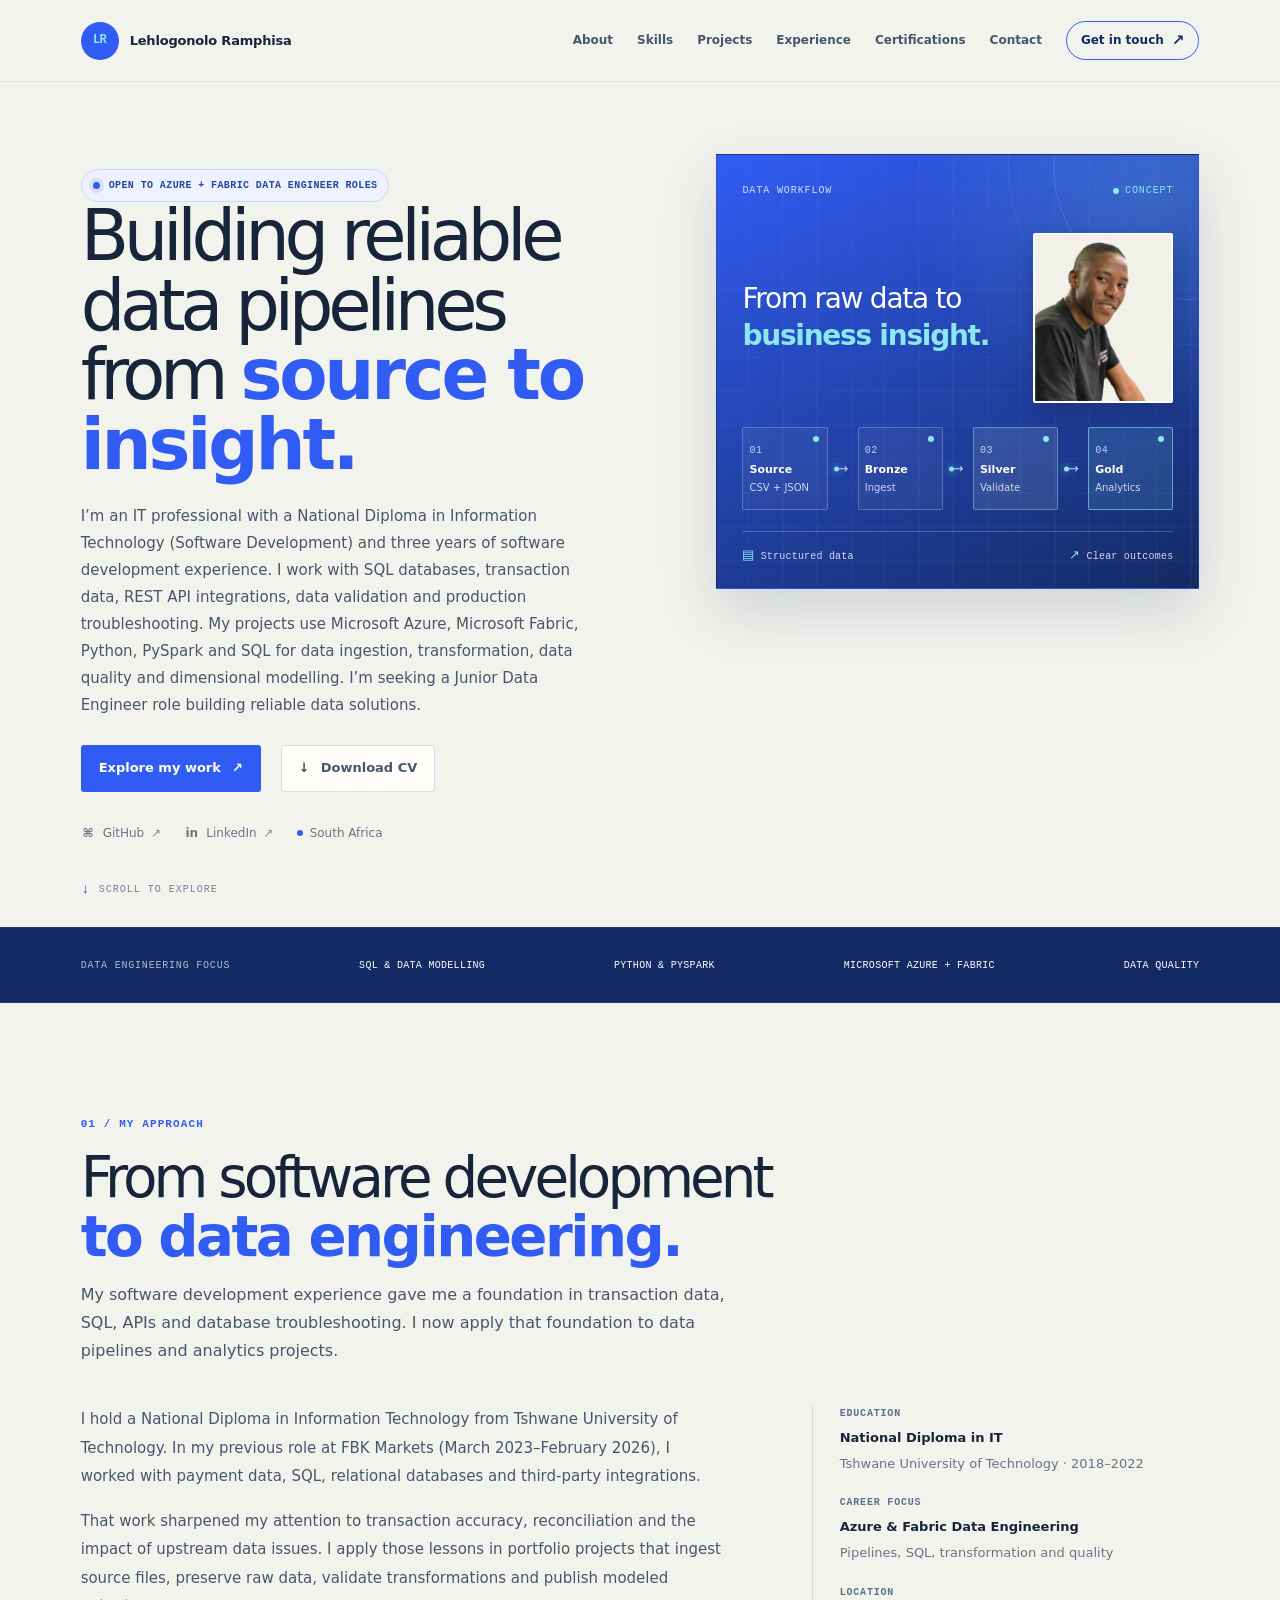
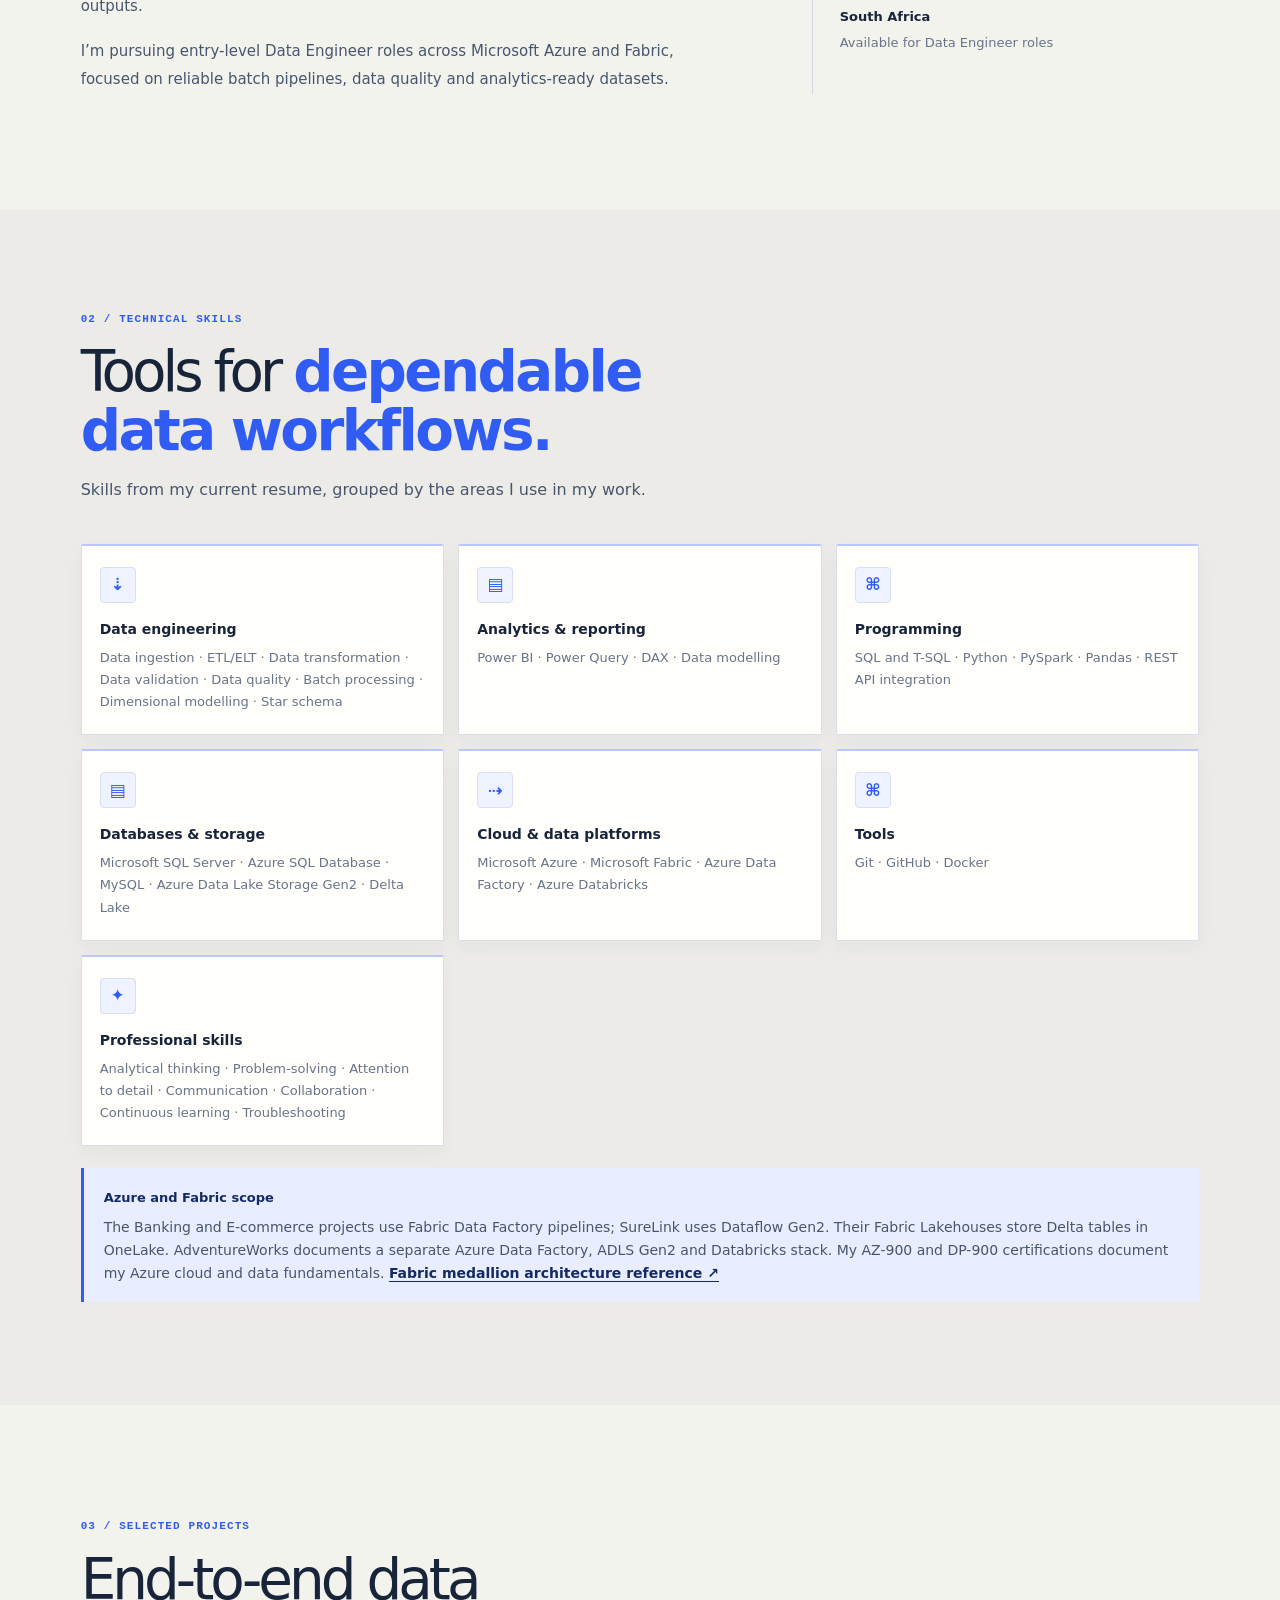
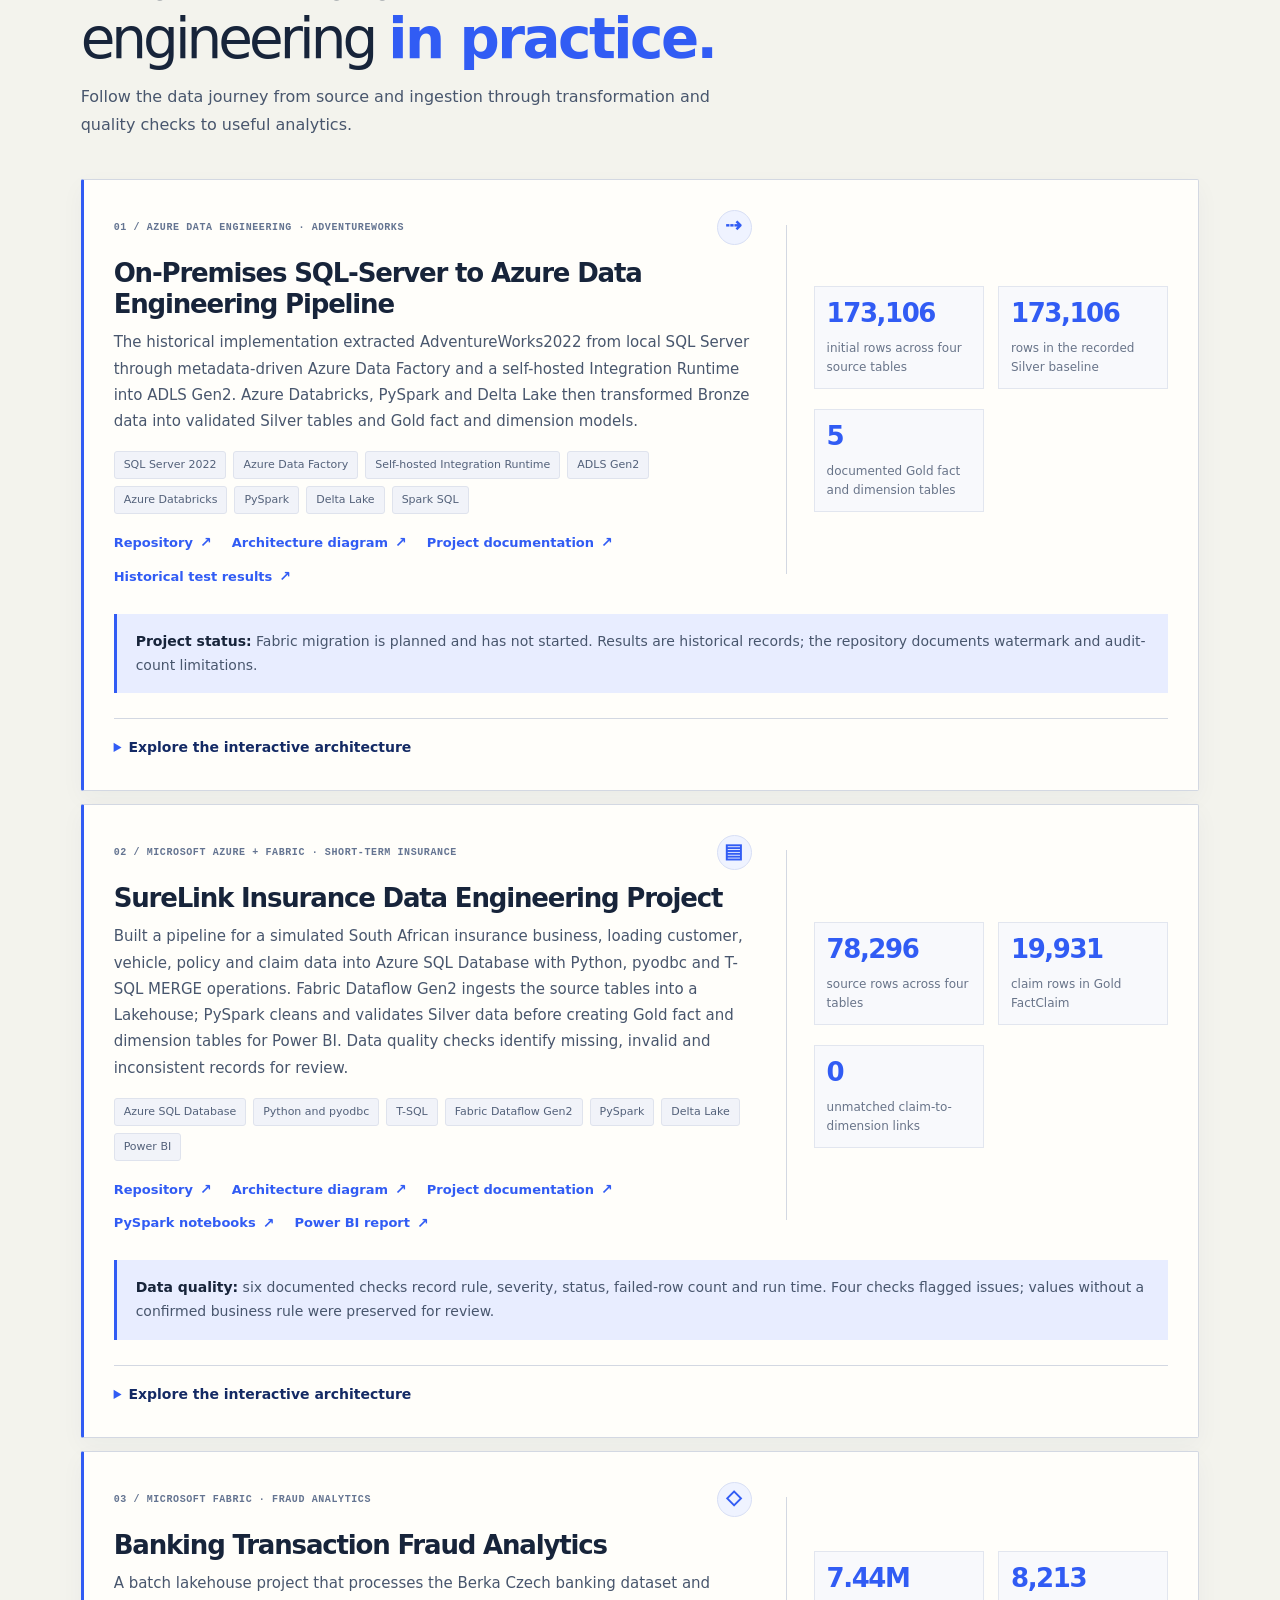
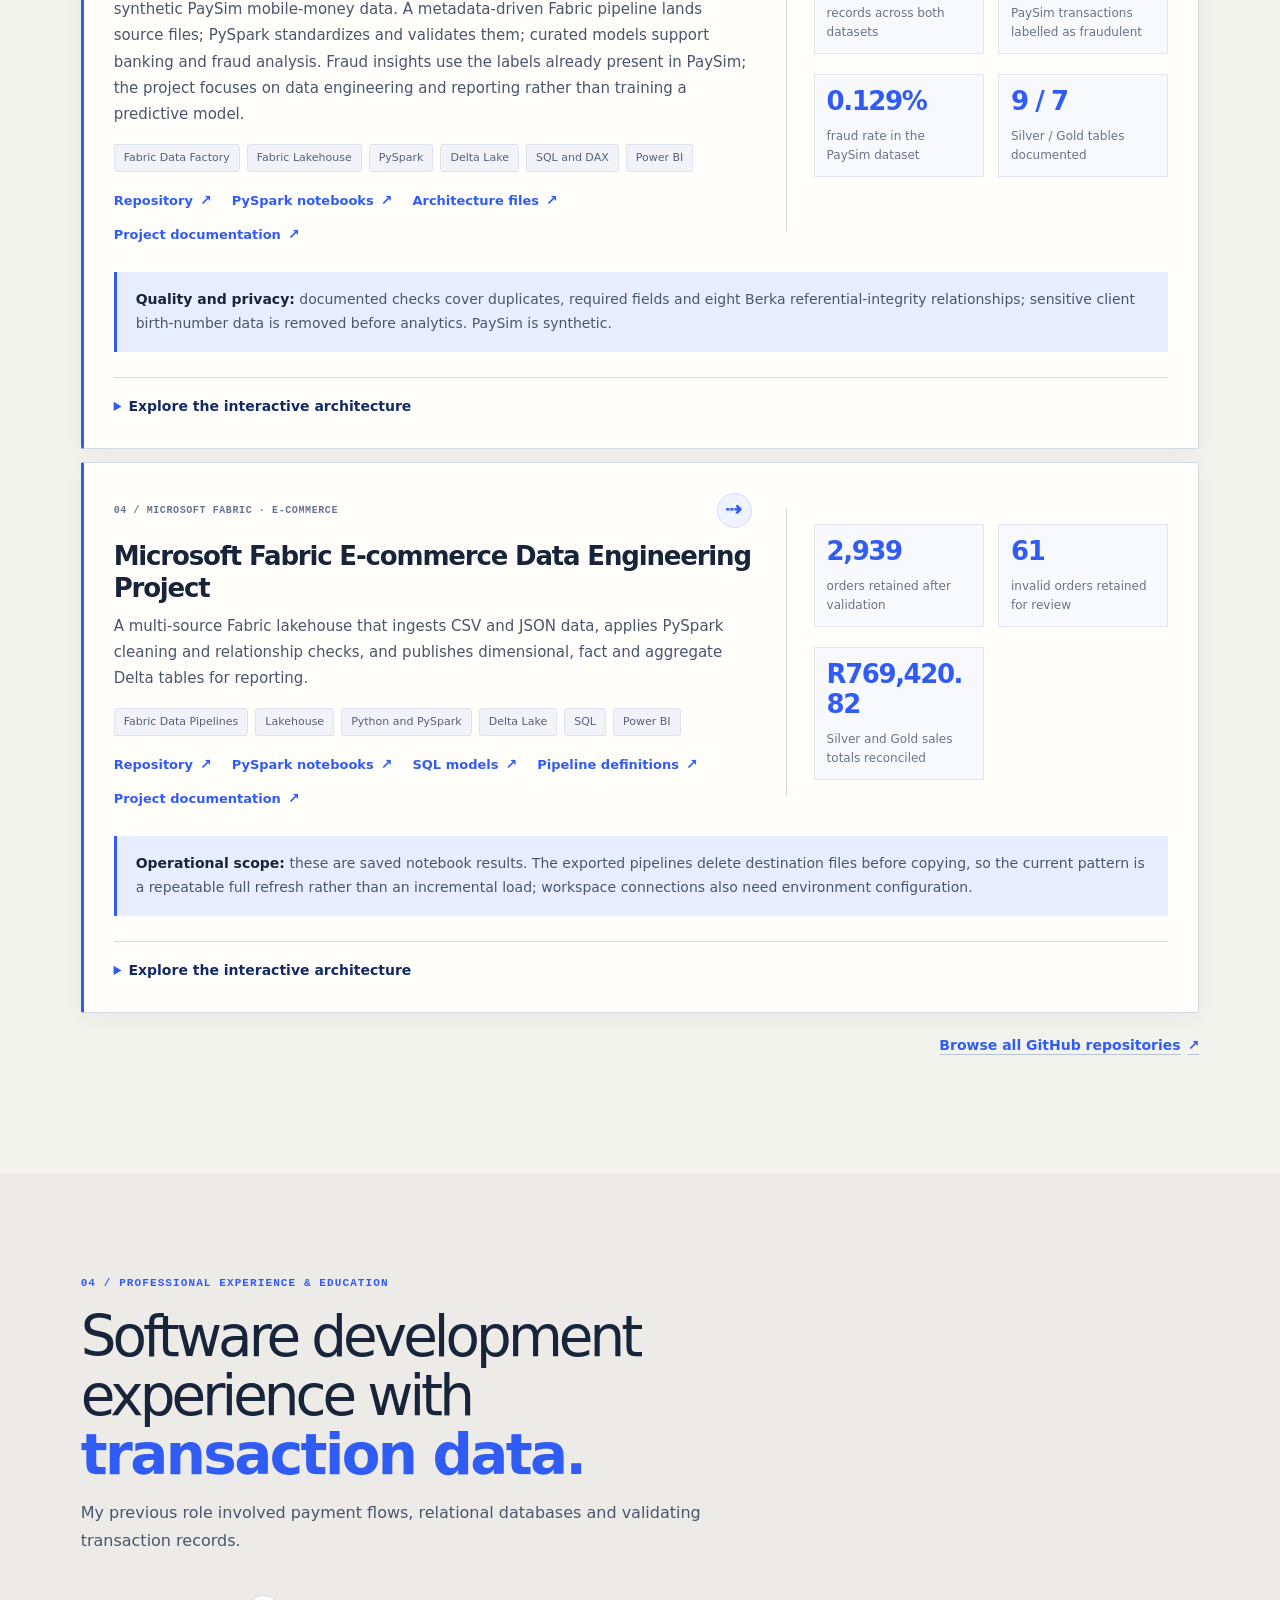
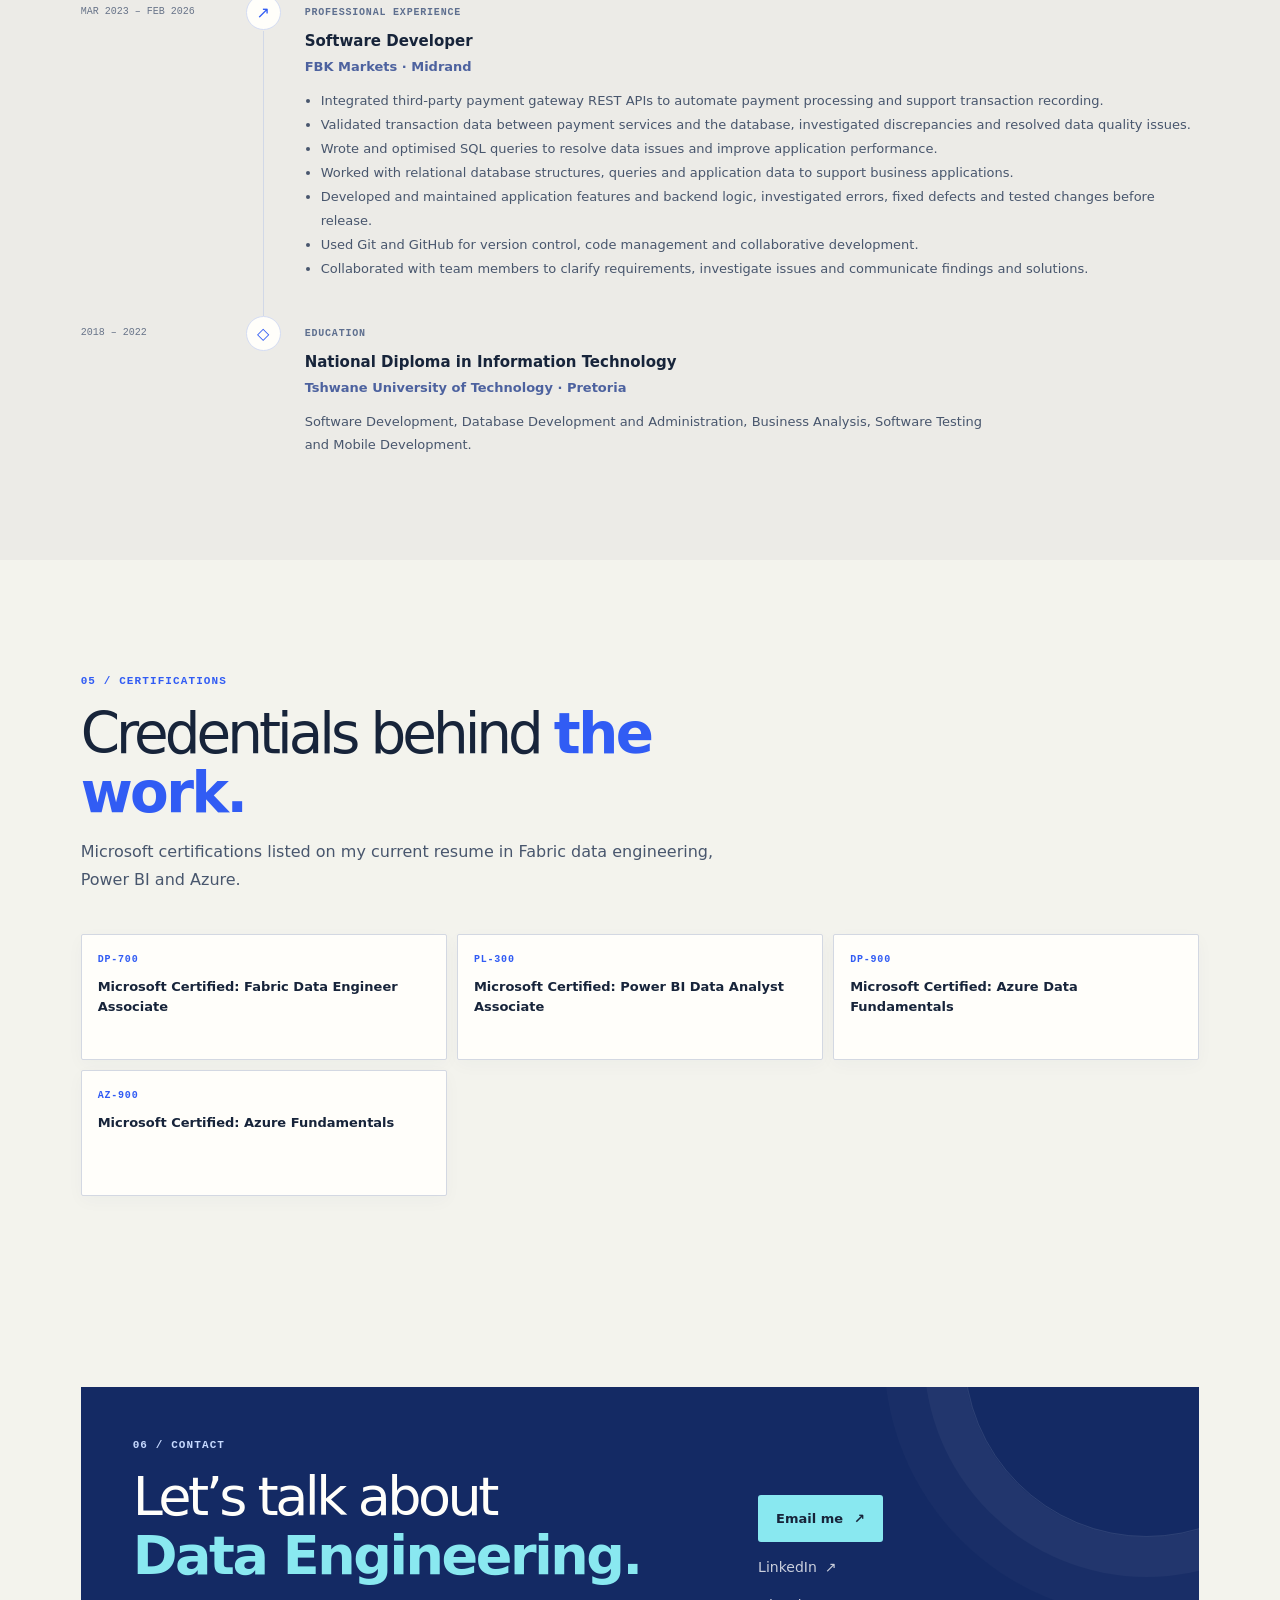
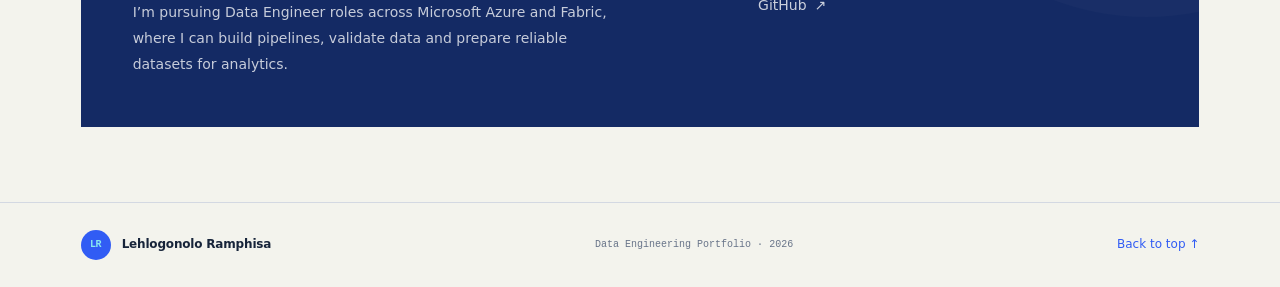
==== index.html @ d114f63f "Align portfolio with current resume" ====
<!doctype html>
<html lang="en-ZA">
  <head>
    <meta charset="utf-8" />
    <meta name="viewport" content="width=device-width, initial-scale=1" />
    <meta name="theme-color" content="#f3f3ed" />
    <meta name="author" content="Lehlogonolo Ramphisa" />
    <meta name="description" content="IT professional with three years of software development experience and data engineering projects in Azure, Fabric, SQL, Python, PySpark and Power BI." />
    <meta name="robots" content="index, follow, max-image-preview:large" />
    <meta property="og:type" content="website" />
    <meta property="og:locale" content="en_ZA" />
    <meta property="og:site_name" content="Lehlogonolo Ramphisa | Data Engineering" />
    <meta property="og:title" content="Lehlogonolo Ramphisa | Junior Data Engineer" />
    <meta property="og:description" content="IT professional with three years of software development experience and practical Azure and Fabric data engineering projects." />
    <meta name="twitter:card" content="summary" />
    <meta name="twitter:title" content="Lehlogonolo Ramphisa | Junior Data Engineer" />
    <meta name="twitter:description" content="Three years of software development experience, with data engineering projects in Azure, Fabric, SQL, Python and PySpark." />
    <title>Lehlogonolo Ramphisa | Junior Data Engineer</title>
    <link rel="icon" type="image/svg+xml" href="favicon.svg" />
    <link rel="preload" as="image" href="profile%20pictures/PP_1-optimized.jpg" fetchpriority="high" />
    <link rel="stylesheet" href="styles.css" />
    <script src="script.js" defer></script>
    <script type="application/ld+json">
      {
        "@context": "https://schema.org",
        "@type": "Person",
        "name": "Lehlogonolo Ramphisa",
        "jobTitle": "Junior Data Engineer candidate",
        "description": "IT professional with a National Diploma in Information Technology and three years of software development experience, seeking a Junior Data Engineer role.",
        "sameAs": [
          "https://github.com/Lehlogonoloramphisa",
          "https://www.linkedin.com/in/lehlogonolo-ramphisa-6612b829a"
        ],
        "knowsAbout": [
          "Microsoft Azure",
          "Microsoft Fabric",
          "Azure Data Factory",
          "Azure Databricks",
          "Azure Data Lake Storage Gen2",
          "Data ingestion",
          "ETL/ELT",
          "Data transformation",
          "Data validation",
          "Data quality",
          "Batch processing",
          "Dimensional modelling",
          "Star schema",
          "Power BI",
          "Power Query",
          "DAX",
          "SQL and T-SQL",
          "Python",
          "PySpark",
          "Pandas",
          "REST API integration",
          "Microsoft SQL Server",
          "Azure SQL Database",
          "MySQL",
          "Delta Lake",
          "Git and GitHub",
          "Docker",
          "Production troubleshooting"
        ]
      }
    </script>
  </head>
  <body>
    <a class="skip-link" href="#main">Skip to content</a>
    <div class="site-shell">
      <header class="site-header">
        <a class="brand" href="#home" aria-label="Lehlogonolo Ramphisa, home">
          <span class="brand-mark" aria-hidden="true">LR</span>
          <span>Lehlogonolo Ramphisa</span>
        </a>
        <button class="mobile-menu-button" type="button" aria-controls="primary-navigation" aria-expanded="false" aria-label="Open navigation">
          <span></span><span></span>
        </button>
        <nav class="nav-links" id="primary-navigation" aria-label="Primary navigation">
          <a href="#about">About</a>
          <a href="#skills">Skills</a>
          <a href="#projects">Projects</a>
          <a href="#experience">Experience</a>
          <a href="#certifications">Certifications</a>
          <a href="#contact">Contact</a>
          <a class="nav-cta" href="#contact">Get in touch <span aria-hidden="true">↗</span></a>
        </nav>
      </header>

      <main id="main">
        <section class="hero section-wrap" id="home" aria-labelledby="hero-title">
          <div class="hero-copy">
            <div class="availability"><span class="availability-dot" aria-hidden="true"></span> OPEN TO AZURE + FABRIC DATA ENGINEER ROLES</div>
            <h1 id="hero-title">Building reliable data pipelines from <em>source to insight.</em></h1>
            <p class="hero-description">I’m an IT professional with a National Diploma in Information Technology (Software Development) and three years of software development experience. I work with SQL databases, transaction data, REST API integrations, data validation and production troubleshooting. My projects use Microsoft Azure, Microsoft Fabric, Python, PySpark and SQL for data ingestion, transformation, data quality and dimensional modelling. I’m seeking a Junior Data Engineer role building reliable data solutions.</p>
            <div class="hero-actions">
              <a class="button button-primary" href="#projects">Explore my work <span aria-hidden="true">↗</span></a>
              <a class="button button-secondary" href="Resume/Lehlogonolo%20Ramphisa_Resume.pdf" download="Lehlogonolo-Ramphisa-Data-Engineer-CV.pdf"><span aria-hidden="true">↓</span> Download CV</a>
            </div>
            <div class="hero-links">
              <a href="https://github.com/Lehlogonoloramphisa" target="_blank" rel="noopener noreferrer"><span aria-hidden="true">⌘</span> GitHub <span class="external-mark" aria-hidden="true">↗</span></a>
              <a href="https://www.linkedin.com/in/lehlogonolo-ramphisa-6612b829a" target="_blank" rel="noopener noreferrer"><span aria-hidden="true">in</span> LinkedIn <span class="external-mark" aria-hidden="true">↗</span></a>
              <span><i class="location-dot" aria-hidden="true"></i> South Africa</span>
            </div>
          </div>

          <figure class="hero-visual" aria-labelledby="workflow-caption">
            <figcaption class="sr-only" id="workflow-caption">Illustrative Microsoft Fabric lakehouse flow based on the projects below.</figcaption>
            <div class="visual-topline"><span>DATA WORKFLOW</span><span class="live-label"><i aria-hidden="true"></i> CONCEPT</span></div>
            <div class="visual-heading">
              <div class="visual-title">From raw data to<br /><b>business insight.</b></div>
              <img class="hero-profile-photo" src="profile%20pictures/PP_1-optimized.jpg" width="600" height="900" alt="Portrait of Lehlogonolo Ramphisa" decoding="async" fetchpriority="high" />
            </div>
            <div class="pipeline" role="img" aria-label="Source files flow through ingestion, Bronze, Silver and Gold layers to analytics">
              <div class="pipeline-stage stage-source"><span>01</span><strong>Source</strong><small>CSV + JSON</small></div>
              <span class="pipeline-arrow" aria-hidden="true">→</span>
              <div class="pipeline-stage stage-bronze"><span>02</span><strong>Bronze</strong><small>Ingest</small></div>
              <span class="pipeline-arrow" aria-hidden="true">→</span>
              <div class="pipeline-stage stage-silver"><span>03</span><strong>Silver</strong><small>Validate</small></div>
              <span class="pipeline-arrow" aria-hidden="true">→</span>
              <div class="pipeline-stage stage-gold"><span>04</span><strong>Gold</strong><small>Analytics</small></div>
            </div>
            <div class="visual-footer"><span><i aria-hidden="true">▤</i> Structured data</span><span><i aria-hidden="true">↗</i> Clear outcomes</span></div>
          </figure>
          <a class="scroll-cue" href="#about"><span aria-hidden="true">↓</span> SCROLL TO EXPLORE</a>
        </section>

        <section class="trust-strip" aria-label="Data engineering focus">
          <div class="section-wrap trust-inner"><span>DATA ENGINEERING FOCUS</span><b>SQL &amp; DATA MODELLING</b><b>PYTHON &amp; PYSPARK</b><b>MICROSOFT AZURE + FABRIC</b><b>DATA QUALITY</b></div>
        </section>

        <section class="content-section section-wrap" id="about" aria-labelledby="about-title">
          <div class="section-heading">
            <p class="eyebrow">01 / MY APPROACH</p>
            <h2 id="about-title">From software development <em>to data engineering.</em></h2>
            <p class="section-intro">My software development experience gave me a foundation in transaction data, SQL, APIs and database troubleshooting. I now apply that foundation to data pipelines and analytics projects.</p>
          </div>
          <div class="about-grid">
            <div class="about-copy">
              <p>I hold a National Diploma in Information Technology from Tshwane University of Technology. In my previous role at FBK Markets (March 2023–February 2026), I worked with payment data, SQL, relational databases and third-party integrations.</p>
              <p>That work sharpened my attention to transaction accuracy, reconciliation and the impact of upstream data issues. I apply those lessons in portfolio projects that ingest source files, preserve raw data, validate transformations and publish modeled outputs.</p>
              <p>I’m pursuing entry-level Data Engineer roles across Microsoft Azure and Fabric, focused on reliable batch pipelines, data quality and analytics-ready datasets.</p>
            </div>
            <aside class="about-aside" aria-label="Profile summary">
              <div class="aside-item"><span>EDUCATION</span><strong>National Diploma in IT</strong><small>Tshwane University of Technology · 2018–2022</small></div>
              <div class="aside-item"><span>CAREER FOCUS</span><strong>Azure &amp; Fabric Data Engineering</strong><small>Pipelines, SQL, transformation and quality</small></div>
              <div class="aside-item"><span>LOCATION</span><strong>South Africa</strong><small>Available for Data Engineer roles</small></div>
            </aside>
          </div>
        </section>

        <section class="skills-section" id="skills" aria-labelledby="skills-title">
          <div class="section-wrap content-section">
            <div class="section-heading">
              <p class="eyebrow">02 / TECHNICAL SKILLS</p>
              <h2 id="skills-title">Tools for <em>dependable data workflows.</em></h2>
              <p class="section-intro">Skills from my current resume, grouped by the areas I use in my work.</p>
            </div>
            <div class="skills-grid">
              <article class="skill-card"><div class="skill-icon" aria-hidden="true">⇣</div><h3>Data engineering</h3><p>Data ingestion · ETL/ELT · Data transformation · Data validation · Data quality · Batch processing · Dimensional modelling · Star schema</p></article>
              <article class="skill-card"><div class="skill-icon" aria-hidden="true">▤</div><h3>Analytics &amp; reporting</h3><p>Power BI · Power Query · DAX · Data modelling</p></article>
              <article class="skill-card"><div class="skill-icon" aria-hidden="true">⌘</div><h3>Programming</h3><p>SQL and T-SQL · Python · PySpark · Pandas · REST API integration</p></article>
              <article class="skill-card"><div class="skill-icon" aria-hidden="true">▤</div><h3>Databases &amp; storage</h3><p>Microsoft SQL Server · Azure SQL Database · MySQL · Azure Data Lake Storage Gen2 · Delta Lake</p></article>
              <article class="skill-card"><div class="skill-icon" aria-hidden="true">⇢</div><h3>Cloud &amp; data platforms</h3><p>Microsoft Azure · Microsoft Fabric · Azure Data Factory · Azure Databricks</p></article>
              <article class="skill-card"><div class="skill-icon" aria-hidden="true">⌘</div><h3>Tools</h3><p>Git · GitHub · Docker</p></article>
              <article class="skill-card"><div class="skill-icon" aria-hidden="true">✦</div><h3>Professional skills</h3><p>Analytical thinking · Problem-solving · Attention to detail · Communication · Collaboration · Continuous learning · Troubleshooting</p></article>
            </div>
            <aside class="platform-note"><strong>Azure and Fabric scope</strong><p>The Banking and E-commerce projects use Fabric Data Factory pipelines; SureLink uses Dataflow Gen2. Their Fabric Lakehouses store Delta tables in OneLake. AdventureWorks documents a separate Azure Data Factory, ADLS Gen2 and Databricks stack. My AZ-900 and DP-900 certifications document my Azure cloud and data fundamentals. <a href="https://learn.microsoft.com/en-us/fabric/onelake/onelake-medallion-lakehouse-architecture" target="_blank" rel="noopener noreferrer">Fabric medallion architecture reference ↗</a></p></aside>
          </div>
        </section>

        <section class="content-section section-wrap" id="projects" aria-labelledby="projects-title">
          <div class="section-heading">
            <p class="eyebrow">03 / SELECTED PROJECTS</p>
            <h2 id="projects-title">End-to-end data engineering <em>in practice.</em></h2>
            <p class="section-intro">Follow the data journey from source and ingestion through transformation and quality checks to useful analytics.</p>
          </div>
          <div class="projects-list">
            <article class="project-card" aria-labelledby="adventureworks-project-title">
              <div class="project-main">
                <div class="project-meta"><span>01 / AZURE DATA ENGINEERING · ADVENTUREWORKS</span><span class="project-icon" aria-hidden="true">⇢</span></div>
                <h3 id="adventureworks-project-title">On-Premises SQL-Server to Azure Data Engineering Pipeline</h3>
                <p class="project-summary">The historical implementation extracted AdventureWorks2022 from local SQL Server through metadata-driven Azure Data Factory and a self-hosted Integration Runtime into ADLS Gen2. Azure Databricks, PySpark and Delta Lake then transformed Bronze data into validated Silver tables and Gold fact and dimension models.</p>
                <ul class="tag-list" aria-label="Technologies used"><li>SQL Server 2022</li><li>Azure Data Factory</li><li>Self-hosted Integration Runtime</li><li>ADLS Gen2</li><li>Azure Databricks</li><li>PySpark</li><li>Delta Lake</li><li>Spark SQL</li></ul>
                <div class="project-links" aria-label="Project resources">
                  <a class="text-link" href="https://github.com/Lehlogonoloramphisa/Azure_Fabric_Migration_Project" target="_blank" rel="noopener noreferrer">Repository <span aria-hidden="true">↗</span></a>
                  <a class="text-link" href="https://github.com/Lehlogonoloramphisa/Azure_Fabric_Migration_Project/blob/main/05_Documentation/Architecture/AdventureWorks_Azure_Data_Pipeline_Architecture.png" target="_blank" rel="noopener noreferrer">Architecture diagram <span aria-hidden="true">↗</span></a>
                  <a class="text-link" href="https://github.com/Lehlogonoloramphisa/Azure_Fabric_Migration_Project/tree/main/05_Documentation" target="_blank" rel="noopener noreferrer">Project documentation <span aria-hidden="true">↗</span></a>
                  <a class="text-link" href="https://github.com/Lehlogonoloramphisa/Azure_Fabric_Migration_Project/tree/main/05_Documentation/Testing_Results" target="_blank" rel="noopener noreferrer">Historical test results <span aria-hidden="true">↗</span></a>
                </div>
              </div>
              <dl class="project-results">
                <div class="result"><dt>173,106</dt><dd>initial rows across four source tables</dd></div>
                <div class="result"><dt>173,106</dt><dd>rows in the recorded Silver baseline</dd></div>
                <div class="result"><dt>5</dt><dd>documented Gold fact and dimension tables</dd></div>
              </dl>
              <p class="project-evidence"><strong>Project status:</strong> Fabric migration is planned and has not started. Results are historical records; the repository documents watermark and audit-count limitations.</p>
              <details class="project-details">
                <summary>Explore the interactive architecture</summary>
                <div class="architecture-diagram" data-architecture>
                  <ol class="architecture-flow" aria-label="AdventureWorks Azure data flow">
                    <li><button class="architecture-stage" type="button" aria-pressed="true" data-description="AdventureWorks2022 runs on a local SQL Server 2022 instance; the initial project load covers Customer, SalesOrderHeader, SalesOrderDetail and Product."><span class="architecture-index">01 · SOURCE</span><strong>SQL Server</strong><small>4 AdventureWorks tables</small></button></li>
                    <li><button class="architecture-stage" type="button" aria-pressed="false" data-description="Metadata-driven Azure Data Factory pipelines use a Self-hosted Integration Runtime to extract the local SQL Server tables. The recorded implementation includes full and incremental loads."><span class="architecture-index">02 · INGEST</span><strong>Azure Data Factory</strong><small>Metadata + watermarks</small></button></li>
                    <li><button class="architecture-stage" type="button" aria-pressed="false" data-description="Azure Data Lake Storage Gen2 holds raw Parquet data in table-based Bronze folders before transformation."><span class="architecture-index">03 · BRONZE</span><strong>ADLS Gen2</strong><small>Raw Parquet files</small></button></li>
                    <li><button class="architecture-stage" type="button" aria-pressed="false" data-description="Azure Databricks and PySpark clean, deduplicate and validate the four source tables, then write managed Delta tables in Silver."><span class="architecture-index">04 · SILVER</span><strong>Databricks + Delta</strong><small>173,106 baseline rows</small></button></li>
                    <li><button class="architecture-stage" type="button" aria-pressed="false" data-description="The Gold model contains dim_date, dim_customer, dim_product, fact_sales_line and fact_sales_order for analytical queries."><span class="architecture-index">05 · GOLD</span><strong>Fact + dimensions</strong><small>5 documented tables</small></button></li>
                    <li><button class="architecture-stage" type="button" aria-pressed="false" data-description="The project investigates Spark SQL execution plans, joins, aggregations, shuffle behaviour and analytical queries."><span class="architecture-index">06 · ANALYTICS</span><strong>Spark SQL</strong><small>Query investigation</small></button></li>
                  </ol>
                  <div class="architecture-readout"><span class="readout-label">Selected stage</span><p class="architecture-detail" aria-live="polite">AdventureWorks2022 runs on a local SQL Server 2022 instance; the initial project load covers Customer, SalesOrderHeader, SalesOrderDetail and Product.</p></div>
                </div>
              </details>
            </article>

            <article class="project-card" aria-labelledby="insurance-project-title">
              <div class="project-main">
                <div class="project-meta"><span>02 / MICROSOFT AZURE + FABRIC · SHORT-TERM INSURANCE</span><span class="project-icon" aria-hidden="true">▤</span></div>
                <h3 id="insurance-project-title">SureLink Insurance Data Engineering Project</h3>
                <p class="project-summary">Built a pipeline for a simulated South African insurance business, loading customer, vehicle, policy and claim data into Azure SQL Database with Python, pyodbc and T-SQL MERGE operations. Fabric Dataflow Gen2 ingests the source tables into a Lakehouse; PySpark cleans and validates Silver data before creating Gold fact and dimension tables for Power BI. Data quality checks identify missing, invalid and inconsistent records for review.</p>
                <ul class="tag-list" aria-label="Technologies used"><li>Azure SQL Database</li><li>Python and pyodbc</li><li>T-SQL</li><li>Fabric Dataflow Gen2</li><li>PySpark</li><li>Delta Lake</li><li>Power BI</li></ul>
                <div class="project-links" aria-label="Project resources">
                  <a class="text-link" href="https://github.com/Lehlogonoloramphisa/Short-Term_Insurance_Data-Engineering" target="_blank" rel="noopener noreferrer">Repository <span aria-hidden="true">↗</span></a>
                  <a class="text-link" href="https://github.com/Lehlogonoloramphisa/Short-Term_Insurance_Data-Engineering/blob/main/architecture/SureLink_Architecture.png" target="_blank" rel="noopener noreferrer">Architecture diagram <span aria-hidden="true">↗</span></a>
                  <a class="text-link" href="https://github.com/Lehlogonoloramphisa/Short-Term_Insurance_Data-Engineering/tree/main/Documentation" target="_blank" rel="noopener noreferrer">Project documentation <span aria-hidden="true">↗</span></a>
                  <a class="text-link" href="https://github.com/Lehlogonoloramphisa/Short-Term_Insurance_Data-Engineering/tree/main/notebooks" target="_blank" rel="noopener noreferrer">PySpark notebooks <span aria-hidden="true">↗</span></a>
                  <a class="text-link" href="https://github.com/Lehlogonoloramphisa/Short-Term_Insurance_Data-Engineering/blob/main/Report/SureLink_Insurance_Claims_Dashboard.pdf" target="_blank" rel="noopener noreferrer">Power BI report <span aria-hidden="true">↗</span></a>
                </div>
              </div>
              <dl class="project-results">
                <div class="result"><dt>78,296</dt><dd>source rows across four tables</dd></div>
                <div class="result"><dt>19,931</dt><dd>claim rows in Gold FactClaim</dd></div>
                <div class="result"><dt>0</dt><dd>unmatched claim-to-dimension links</dd></div>
              </dl>
              <p class="project-evidence"><strong>Data quality:</strong> six documented checks record rule, severity, status, failed-row count and run time. Four checks flagged issues; values without a confirmed business rule were preserved for review.</p>
              <details class="project-details">
                <summary>Explore the interactive architecture</summary>
                <div class="architecture-diagram" data-architecture>
                  <ol class="architecture-flow" aria-label="SureLink short-term insurance data flow">
                    <li><button class="architecture-stage" type="button" aria-pressed="true" data-description="The Azure SQL Database stores customer, vehicle, policy and claim tables. Python and pyodbc load staged batches, and T-SQL MERGE inserts new rows or updates matching records."><span class="architecture-index">01 · SOURCE</span><strong>Azure SQL</strong><small>4 insurance tables</small></button></li>
                    <li><button class="architecture-stage" type="button" aria-pressed="false" data-description="Fabric Dataflow Gen2 reads the four source tables and loads them into the Bronze Lakehouse. The documented load contains 78,296 rows, matching the Azure SQL source counts."><span class="architecture-index">02 · INGEST</span><strong>Dataflow Gen2</strong><small>78,296 rows</small></button></li>
                    <li><button class="architecture-stage" type="button" aria-pressed="false" data-description="SureLink_Bronze_lh retains the ingested customer, vehicle, policy and claim tables as the starting point for downstream processing."><span class="architecture-index">03 · BRONZE</span><strong>Raw landing</strong><small>Bronze Lakehouse</small></button></li>
                    <li><button class="architecture-stage" type="button" aria-pressed="false" data-description="PySpark trims text, converts blank strings to NULL, standardizes selected categories, normalizes email case, checks email formats and records data quality results."><span class="architecture-index">04 · SILVER</span><strong>Clean + validate</strong><small>PySpark + Delta</small></button></li>
                    <li><button class="architecture-stage" type="button" aria-pressed="false" data-description="The Gold layer contains FactClaim with DimCustomer, DimVehicle, DimPolicy and DimDate. The documented model has 19,931 claims and zero unmatched links to those four dimensions."><span class="architecture-index">05 · GOLD</span><strong>Claims model</strong><small>Fact + dimensions</small></button></li>
                    <li><button class="architecture-stage" type="button" aria-pressed="false" data-description="SureLink_Semantic_Model supports three Power BI pages: Claims Overview, Claims Analysis and Data Quality Monitoring."><span class="architecture-index">06 · CONSUME</span><strong>Power BI</strong><small>3 report pages</small></button></li>
                  </ol>
                  <div class="architecture-readout"><span class="readout-label">Selected stage</span><p class="architecture-detail" aria-live="polite">The Azure SQL Database stores customer, vehicle, policy and claim tables. Python and pyodbc load staged batches, and T-SQL MERGE inserts new rows or updates matching records.</p></div>
                </div>
              </details>
            </article>

            <article class="project-card" aria-labelledby="banking-project-title">
              <div class="project-main">
                <div class="project-meta"><span>03 / MICROSOFT FABRIC · FRAUD ANALYTICS</span><span class="project-icon" aria-hidden="true">◇</span></div>
                <h3 id="banking-project-title">Banking Transaction Fraud Analytics</h3>
                <p class="project-summary">A batch lakehouse project that processes the Berka Czech banking dataset and synthetic PaySim mobile-money data. A metadata-driven Fabric pipeline lands source files; PySpark standardizes and validates them; curated models support banking and fraud analysis. Fraud insights use the labels already present in PaySim; the project focuses on data engineering and reporting rather than training a predictive model.</p>
                <ul class="tag-list" aria-label="Technologies used"><li>Fabric Data Factory</li><li>Fabric Lakehouse</li><li>PySpark</li><li>Delta Lake</li><li>SQL and DAX</li><li>Power BI</li></ul>
                <div class="project-links" aria-label="Project resources">
                  <a class="text-link" href="https://github.com/Lehlogonoloramphisa/Banking-Transaction-Fraud-Analytics" target="_blank" rel="noopener noreferrer">Repository <span aria-hidden="true">↗</span></a>
                  <a class="text-link" href="https://github.com/Lehlogonoloramphisa/Banking-Transaction-Fraud-Analytics/tree/main/notebooks" target="_blank" rel="noopener noreferrer">PySpark notebooks <span aria-hidden="true">↗</span></a>
                  <a class="text-link" href="https://github.com/Lehlogonoloramphisa/Banking-Transaction-Fraud-Analytics/tree/main/architecture" target="_blank" rel="noopener noreferrer">Architecture files <span aria-hidden="true">↗</span></a>
                  <a class="text-link" href="https://github.com/Lehlogonoloramphisa/Banking-Transaction-Fraud-Analytics/tree/main/documentation" target="_blank" rel="noopener noreferrer">Project documentation <span aria-hidden="true">↗</span></a>
                </div>
              </div>
              <dl class="project-results">
                <div class="result"><dt>7.44M</dt><dd>records across both datasets</dd></div>
                <div class="result"><dt>8,213</dt><dd>PaySim transactions labelled as fraudulent</dd></div>
                <div class="result"><dt>0.129%</dt><dd>fraud rate in the PaySim dataset</dd></div>
                <div class="result"><dt>9 / 7</dt><dd>Silver / Gold tables documented</dd></div>
              </dl>
              <p class="project-evidence"><strong>Quality and privacy:</strong> documented checks cover duplicates, required fields and eight Berka referential-integrity relationships; sensitive client birth-number data is removed before analytics. PaySim is synthetic.</p>
              <details class="project-details">
                <summary>Explore the interactive architecture</summary>
                <div class="architecture-diagram" data-architecture>
                  <ol class="architecture-flow" aria-label="Banking and fraud data flow">
                    <li><button class="architecture-stage" type="button" aria-pressed="true" data-description="Berka Czech banking tables and synthetic PaySim mobile-money records enter as separate source datasets."><span class="architecture-index">01 · SOURCE</span><strong>Berka + PaySim</strong><small>Files and tables</small></button></li>
                    <li><button class="architecture-stage" type="button" aria-pressed="false" data-description="A metadata-driven Fabric Data Factory pipeline assigns batch identifiers and records ingestion outcomes for traceability."><span class="architecture-index">02 · INGEST</span><strong>Fabric pipeline</strong><small>Batch ID + audit</small></button></li>
                    <li><button class="architecture-stage" type="button" aria-pressed="false" data-description="Source files are landed in the Bronze Lakehouse so transformations can be rebuilt from the ingested inputs."><span class="architecture-index">03 · BRONZE</span><strong>Raw landing</strong><small>Original files</small></button></li>
                    <li><button class="architecture-stage" type="button" aria-pressed="false" data-description="PySpark standardizes types and dates, handles missing values, checks duplicates and referential integrity, and removes sensitive birth-number data."><span class="architecture-index">04 · SILVER</span><strong>Validated Delta</strong><small>9 tables</small></button></li>
                    <li><button class="architecture-stage" type="button" aria-pressed="false" data-description="Seven curated tables: dim_customer, dim_account, dim_district, dim_date, bridge_customer_account, fact_bank_transactions and fact_fraud_transactions."><span class="architecture-index">05 · GOLD</span><strong>Dimensional model</strong><small>7 tables</small></button></li>
                    <li><button class="architecture-stage" type="button" aria-pressed="false" data-description="Power BI reports cover banking overview, fraud analytics, and data-model insights using the curated Gold layer."><span class="architecture-index">06 · CONSUME</span><strong>Power BI</strong><small>3 report pages</small></button></li>
                  </ol>
                  <div class="architecture-readout"><span class="readout-label">Selected stage</span><p class="architecture-detail" aria-live="polite">Berka Czech banking tables and synthetic PaySim mobile-money records enter as separate source datasets.</p></div>
                </div>
              </details>
            </article>

            <article class="project-card" aria-labelledby="ecommerce-project-title">
              <div class="project-main">
                <div class="project-meta"><span>04 / MICROSOFT FABRIC · E-COMMERCE</span><span class="project-icon" aria-hidden="true">⇢</span></div>
                <h3 id="ecommerce-project-title">Microsoft Fabric E-commerce Data Engineering Project</h3>
                <p class="project-summary">A multi-source Fabric lakehouse that ingests CSV and JSON data, applies PySpark cleaning and relationship checks, and publishes dimensional, fact and aggregate Delta tables for reporting.</p>
                <ul class="tag-list" aria-label="Technologies used"><li>Fabric Data Pipelines</li><li>Lakehouse</li><li>Python and PySpark</li><li>Delta Lake</li><li>SQL</li><li>Power BI</li></ul>
                <div class="project-links" aria-label="Project resources">
                  <a class="text-link" href="https://github.com/Lehlogonoloramphisa/Microsoft-Fabric-E-commerce_Data_Engineering" target="_blank" rel="noopener noreferrer">Repository <span aria-hidden="true">↗</span></a>
                  <a class="text-link" href="https://github.com/Lehlogonoloramphisa/Microsoft-Fabric-E-commerce_Data_Engineering/tree/main/notebooks" target="_blank" rel="noopener noreferrer">PySpark notebooks <span aria-hidden="true">↗</span></a>
                  <a class="text-link" href="https://github.com/Lehlogonoloramphisa/Microsoft-Fabric-E-commerce_Data_Engineering/tree/main/SQL" target="_blank" rel="noopener noreferrer">SQL models <span aria-hidden="true">↗</span></a>
                  <a class="text-link" href="https://github.com/Lehlogonoloramphisa/Microsoft-Fabric-E-commerce_Data_Engineering/tree/main/pipelines" target="_blank" rel="noopener noreferrer">Pipeline definitions <span aria-hidden="true">↗</span></a>
                  <a class="text-link" href="https://github.com/Lehlogonoloramphisa/Microsoft-Fabric-E-commerce_Data_Engineering/tree/main/documentation" target="_blank" rel="noopener noreferrer">Project documentation <span aria-hidden="true">↗</span></a>
                </div>
              </div>
              <dl class="project-results">
                <div class="result"><dt>2,939</dt><dd>orders retained after validation</dd></div>
                <div class="result"><dt>61</dt><dd>invalid orders retained for review</dd></div>
                <div class="result"><dt>R769,420.82</dt><dd>Silver and Gold sales totals reconciled</dd></div>
              </dl>
              <p class="project-evidence"><strong>Operational scope:</strong> these are saved notebook results. The exported pipelines delete destination files before copying, so the current pattern is a repeatable full refresh rather than an incremental load; workspace connections also need environment configuration.</p>
              <details class="project-details">
                <summary>Explore the interactive architecture</summary>
                <div class="architecture-diagram" data-architecture>
                  <ol class="architecture-flow" aria-label="E-commerce data flow">
                    <li><button class="architecture-stage" type="button" aria-pressed="true" data-description="Structured CSV and semi-structured JSON cover customers, products, orders, reviews, social posts and web events."><span class="architecture-index">01 · SOURCE</span><strong>CSV + JSON</strong><small>6 source domains</small></button></li>
                    <li><button class="architecture-stage" type="button" aria-pressed="false" data-description="Two Fabric pipelines stage metadata, iterate over file definitions, then delete and recopy destination files for a full-refresh run."><span class="architecture-index">02 · INGEST</span><strong>Fabric pipelines</strong><small>Metadata-driven</small></button></li>
                    <li><button class="architecture-stage" type="button" aria-pressed="false" data-description="The Bronze Lakehouse keeps the copied source files available for downstream notebook processing."><span class="architecture-index">03 · BRONZE</span><strong>Raw landing</strong><small>CSV + JSON files</small></button></li>
                    <li><button class="architecture-stage" type="button" aria-pressed="false" data-description="PySpark standardizes fields, converts types, filters invalid values and deduplicates; 61 orders with missing customer or product references are retained in orders_rejected."><span class="architecture-index">04 · SILVER</span><strong>Clean + validate</strong><small>Delta tables</small></button></li>
                    <li><button class="architecture-stage" type="button" aria-pressed="false" data-description="Gold creates dim_customer, dim_product, dim_date, fact_orders, agg_product_reviews, agg_social_sentiment and agg_web_engagement Delta tables."><span class="architecture-index">05 · GOLD</span><strong>Facts + aggregates</strong><small>7 analytical tables</small></button></li>
                    <li><button class="architecture-stage" type="button" aria-pressed="false" data-description="The saved notebook output reconciles Silver order sales to Gold fact sales at R769,420.82 before downstream Power BI reporting."><span class="architecture-index">06 · CONSUME</span><strong>Power BI</strong><small>Reconciled output</small></button></li>
                  </ol>
                  <div class="architecture-readout"><span class="readout-label">Selected stage</span><p class="architecture-detail" aria-live="polite">Structured CSV and semi-structured JSON cover customers, products, orders, reviews, social posts and web events.</p></div>
                </div>
              </details>
            </article>

          </div>
          <a class="all-projects-link" href="https://github.com/Lehlogonoloramphisa?tab=repositories" target="_blank" rel="noopener noreferrer">Browse all GitHub repositories <span aria-hidden="true">↗</span></a>
        </section>

        <section class="experience-section" id="experience" aria-labelledby="experience-title">
          <div class="section-wrap content-section">
            <div class="section-heading">
              <p class="eyebrow">04 / PROFESSIONAL EXPERIENCE &amp; EDUCATION</p>
              <h2 id="experience-title">Software development experience with <em>transaction data.</em></h2>
              <p class="section-intro">My previous role involved payment flows, relational databases and validating transaction records.</p>
            </div>
            <div class="timeline">
              <article class="timeline-entry">
                <div class="timeline-date">MAR 2023 – FEB 2026</div><div class="timeline-marker" aria-hidden="true">↗</div>
                <div class="timeline-content"><span class="entry-type">PROFESSIONAL EXPERIENCE</span><h3>Software Developer</h3><h4>FBK Markets · Midrand</h4>
                  <ul><li>Integrated third-party payment gateway REST APIs to automate payment processing and support transaction recording.</li><li>Validated transaction data between payment services and the database, investigated discrepancies and resolved data quality issues.</li><li>Wrote and optimised SQL queries to resolve data issues and improve application performance.</li><li>Worked with relational database structures, queries and application data to support business applications.</li><li>Developed and maintained application features and backend logic, investigated errors, fixed defects and tested changes before release.</li><li>Used Git and GitHub for version control, code management and collaborative development.</li><li>Collaborated with team members to clarify requirements, investigate issues and communicate findings and solutions.</li></ul>
                </div>
              </article>
              <article class="timeline-entry">
                <div class="timeline-date">2018 – 2022</div><div class="timeline-marker" aria-hidden="true">◇</div>
                <div class="timeline-content"><span class="entry-type">EDUCATION</span><h3>National Diploma in Information Technology</h3><h4>Tshwane University of Technology · Pretoria</h4>
                  <p>Software Development, Database Development and Administration, Business Analysis, Software Testing and Mobile Development.</p>
                </div>
              </article>
            </div>
          </div>
        </section>

        <section class="certifications-section" id="certifications" aria-labelledby="certifications-title">
          <div class="section-wrap content-section">
            <div class="section-heading">
              <p class="eyebrow">05 / CERTIFICATIONS</p>
              <h2 id="certifications-title">Credentials behind <em>the work.</em></h2>
              <p class="section-intro">Microsoft certifications listed on my current resume in Fabric data engineering, Power BI and Azure.</p>
            </div>
            <div class="credentials-grid">
              <div class="credential-card"><span class="credential-code">DP-700</span><strong>Microsoft Certified: Fabric Data Engineer Associate</strong></div>
              <div class="credential-card"><span class="credential-code">PL-300</span><strong>Microsoft Certified: Power BI Data Analyst Associate</strong></div>
              <div class="credential-card"><span class="credential-code">DP-900</span><strong>Microsoft Certified: Azure Data Fundamentals</strong></div>
              <div class="credential-card"><span class="credential-code">AZ-900</span><strong>Microsoft Certified: Azure Fundamentals</strong></div>
            </div>
          </div>
        </section>

        <section class="contact-section section-wrap" id="contact" aria-labelledby="contact-title">
          <div class="contact-panel">
            <div><p class="eyebrow">06 / CONTACT</p><h2 id="contact-title">Let’s talk about<br /><em>Data Engineering.</em></h2><p class="contact-copy">I’m pursuing Data Engineer roles across Microsoft Azure and Fabric, where I can build pipelines, validate data and prepare reliable datasets for analytics.</p></div>
            <div class="contact-actions"><a class="button button-light" href="mailto:lehlogonoloramphisa@outlook.com">Email me <span aria-hidden="true">↗</span></a><a href="https://www.linkedin.com/in/lehlogonolo-ramphisa-6612b829a" target="_blank" rel="noopener noreferrer">LinkedIn <span aria-hidden="true">↗</span></a><a href="https://github.com/Lehlogonoloramphisa" target="_blank" rel="noopener noreferrer">GitHub <span aria-hidden="true">↗</span></a></div>
          </div>
        </section>
      </main>

      <footer class="site-footer section-wrap"><a class="brand" href="#home"><span class="brand-mark" aria-hidden="true">LR</span><span>Lehlogonolo Ramphisa</span></a><span>Data Engineering Portfolio · <span id="year">2026</span></span><a href="#home">Back to top ↑</a></footer>
    </div>
  </body>
</html>
---- styles.css ----
:root {
  color-scheme: light;
  --paper: #f3f3ed;
  --paper-deep: #ecebe7;
  --ink: #17243a;
  --ink-soft: #48566d;
  --muted: #687489;
  --line: #d3d8e2;
  --blue: #315cf4;
  --blue-deep: #142a64;
  --blue-soft: #e8edff;
  --aqua: #89e8f0;
  --white: #fffefa;
  --sans: Inter, "Segoe UI Variable", "Segoe UI", system-ui, -apple-system, BlinkMacSystemFont, Roboto, Arial, sans-serif;
  --mono: "Cascadia Code", "SFMono-Regular", Consolas, "Liberation Mono", monospace;
  --page-width: 1320px;
  --gutter: clamp(22px, 6.3vw, 96px);
}

*, *::before, *::after { box-sizing: border-box; }
html { width: 100%; max-width: 100%; overflow-x: clip; scroll-behavior: smooth; scroll-padding-top: 98px; }
body { width: 100%; max-width: 100%; min-width: 0; margin: 0; overflow-x: clip; background: var(--paper); color: var(--ink); font-family: var(--sans); font-size: 15px; line-height: 1.7; -webkit-font-smoothing: antialiased; text-rendering: optimizeLegibility; }
main, section, article, nav, figure, aside, div { min-width: 0; }
a { color: inherit; text-decoration: none; -webkit-tap-highlight-color: transparent; }
button { font: inherit; }
img { display: block; max-width: 100%; }
::selection { background: var(--aqua); color: var(--ink); }
a:focus-visible, button:focus-visible { outline: 3px solid #315cf4; outline-offset: 4px; }

.skip-link { position: fixed; z-index: 100; top: 10px; left: 10px; padding: 11px 14px; transform: translateY(-160%); border-radius: 3px; background: var(--ink); color: var(--white); }
.skip-link:focus { transform: translateY(0); }
.site-shell { width: 100%; max-width: 100%; min-width: 0; overflow-x: clip; }
.section-wrap { width: min(100%, var(--page-width)); margin: 0 auto; padding-right: var(--gutter); padding-left: var(--gutter); }

.site-header { position: sticky; z-index: 30; top: 0; display: flex; min-height: 82px; align-items: center; justify-content: space-between; gap: 24px; padding: 0 max(var(--gutter), calc((100% - var(--page-width)) / 2)); border-bottom: 1px solid rgb(49 92 244 / 13%); background: rgb(243 243 237 / 94%); backdrop-filter: blur(16px); }
.brand { display: inline-flex; min-width: 0; flex: 0 0 auto; align-items: center; gap: 11px; color: var(--ink); font-size: 13px; font-weight: 700; letter-spacing: -.015em; line-height: 1.2; }
.brand-mark { display: grid; width: 38px; height: 38px; flex: 0 0 auto; place-items: center; border-radius: 50%; background: var(--blue); color: var(--aqua); font-family: var(--mono); font-size: 12px; letter-spacing: -.05em; }
.nav-links { display: flex; align-items: center; justify-content: flex-end; gap: clamp(12px, 1.9vw, 24px); color: var(--ink-soft); font-size: 12px; font-weight: 600; }
.nav-links > a:not(.nav-cta) { position: relative; padding: 9px 0; transition: color .2s ease; }
.nav-links > a:not(.nav-cta)::after { position: absolute; right: 0; bottom: 3px; left: 0; height: 1px; transform: scaleX(0); transform-origin: left; background: var(--blue); content: ""; transition: transform .2s ease; }
.nav-links > a:not(.nav-cta):hover, .nav-links > a[aria-current="location"] { color: var(--blue); }
.nav-links > a:not(.nav-cta):hover::after, .nav-links > a[aria-current="location"]::after { transform: scaleX(1); }
.nav-cta { display: inline-flex; min-height: 39px; align-items: center; justify-content: center; gap: 8px; padding: 0 14px; border: 1px solid var(--blue); border-radius: 999px; color: var(--blue-deep); font-size: 12px; font-weight: 700; white-space: nowrap; transition: background .2s ease, color .2s ease; }
.nav-cta:hover { background: var(--blue); color: var(--white); }
.nav-cta span { font-size: 15px; }
.mobile-menu-button { display: none; }

.hero { position: relative; display: grid; min-height: min(790px, calc(100svh - 82px)); grid-template-columns: minmax(0, 1.03fr) minmax(0, .9fr); align-items: center; gap: clamp(35px, 6.5vw, 92px); padding-top: 72px; padding-bottom: 78px; }
.hero-copy { position: relative; z-index: 2; min-width: 0; padding: 15px 0 6px; }
.availability { display: inline-flex; max-width: 100%; align-items: center; gap: 9px; padding: 8px 11px; border: 1px solid #cdd8fa; border-radius: 999px; background: #eef2ff; color: #2845a1; font-family: var(--mono); font-size: 10px; font-weight: 600; letter-spacing: .04em; line-height: 1.5; }
.availability-dot, .location-dot { display: inline-block; width: 7px; height: 7px; flex: 0 0 auto; border-radius: 50%; background: #315cf4; box-shadow: 0 0 0 4px rgb(49 92 244 / 13%); }
.hero-kicker, .eyebrow { color: var(--blue); font-family: var(--mono); font-size: 11px; font-weight: 600; letter-spacing: .1em; text-transform: uppercase; }
.hero-kicker { margin: 27px 0 13px; }
.hero h1 { max-width: 680px; margin: 0; color: var(--ink); font-size: clamp(48px, 5.5vw, 76px); font-weight: 500; letter-spacing: -.075em; line-height: .99; overflow-wrap: anywhere; }
.hero h1 em, .section-heading h2 em, .contact-panel h2 em { color: var(--blue); font-family: var(--sans); font-style: normal; font-weight: 600; letter-spacing: -.045em; }
.hero-description { max-width: 520px; margin: 22px 0 26px; color: var(--ink-soft); font-size: 15px; line-height: 1.8; }
.hero-actions { display: flex; flex-wrap: wrap; align-items: center; gap: 12px 20px; }
.button { display: inline-flex; min-height: 47px; align-items: center; justify-content: center; gap: 11px; padding: 11px 17px; border: 1px solid transparent; border-radius: 3px; font-size: 13px; font-weight: 700; transition: transform .2s ease, background .2s ease, color .2s ease; }
.button:hover { transform: translateY(-2px); }
.button-primary { background: var(--blue); color: var(--white); }
.button-primary:hover { background: var(--blue-deep); }
.button-secondary { border-color: #d2dcf7; background: var(--white); color: var(--ink-soft); }
.button-secondary:hover { background: var(--paper-deep); }
.hero-links { display: flex; flex-wrap: wrap; align-items: center; gap: 16px 23px; margin-top: 31px; color: var(--muted); font-size: 12px; }
.hero-links a, .hero-links > span { display: inline-flex; align-items: center; gap: 7px; }
.hero-links a:hover { color: var(--blue); }
.hero-links a > span:first-child { display: inline-grid; min-width: 15px; place-items: center; font-weight: 700; }
.external-mark { color: #7a88a2; font-size: 12px; }
.location-dot { width: 6px; height: 6px; box-shadow: none; }

.hero-visual { position: relative; align-self: start; width: 100%; min-width: 0; min-height: 390px; margin: 0; overflow: hidden; padding: 27px 25px 21px; border: 1px solid rgb(20 42 100 / 12%); border-radius: 0; background: linear-gradient(90deg, transparent 31px, rgb(255 255 255 / 4%) 32px, transparent 33px) 0 0 / 34px 34px, linear-gradient(transparent 31px, rgb(255 255 255 / 4%) 32px, transparent 33px) 0 0 / 34px 34px, radial-gradient(circle at 91% 8%, rgb(137 232 240 / 18%), transparent 15rem), linear-gradient(155deg, #315cf4, #142a64); color: var(--white); box-shadow: 0 22px 54px rgb(20 42 100 / 16%); }
.visual-topline, .visual-footer { position: relative; z-index: 2; display: flex; align-items: center; justify-content: space-between; gap: 12px; }
.visual-topline { color: rgb(255 255 255 / 80%); font-family: var(--mono); font-size: 10px; letter-spacing: .09em; }
.live-label { display: inline-flex; align-items: center; gap: 6px; color: var(--aqua); font-size: 10px; white-space: nowrap; }
.live-label i { width: 6px; height: 6px; border-radius: 50%; background: var(--aqua); }
.visual-heading { position: relative; z-index: 2; display: flex; align-items: center; justify-content: space-between; gap: 12px; margin: 34px 0 24px; }
.visual-title { min-width: 0; color: var(--white); font: 500 clamp(22px, 2.6vw, 28px)/1.32 var(--sans); letter-spacing: -.045em; }
.visual-title b { color: var(--aqua); font-weight: 600; }
.hero-profile-photo { width: 140px; height: 170px; flex: 0 0 140px; overflow: hidden; border: 2px solid rgb(255 255 255 / 88%); border-radius: 2px; background: #f1f0e9; object-fit: cover; object-position: 50% 16%; box-shadow: 0 10px 26px rgb(13 31 76 / 30%); }
.pipeline { position: relative; z-index: 2; display: grid; grid-template-columns: minmax(0, 1fr) auto minmax(0, 1fr) auto minmax(0, 1fr) auto minmax(0, 1fr); align-items: center; gap: 6px; }
.pipeline-stage { position: relative; display: flex; min-width: 0; min-height: 83px; flex-direction: column; justify-content: center; gap: 4px; padding: 9px 6px; border: 1px solid rgb(255 255 255 / 23%); border-radius: 2px; background: rgb(255 255 255 / 5%); }
.pipeline-stage::after { position: absolute; top: 8px; right: 8px; width: 6px; height: 6px; border-radius: 50%; background: var(--aqua); box-shadow: 0 0 0 0 rgb(137 232 240 / 16%); content: ""; animation: pipelineNodePulse 2.2s ease-in-out infinite; }
.stage-bronze::after { animation-delay: .45s; }
.stage-silver::after { animation-delay: .9s; }
.stage-gold::after { animation-delay: 1.35s; }
.pipeline-stage > span { color: rgb(218 230 255 / 85%); font-family: var(--mono); font-size: 10px; letter-spacing: .06em; }
.pipeline-stage strong { color: var(--white); font-size: 11px; font-weight: 700; line-height: 1.25; }
.pipeline-stage small { color: rgb(255 255 255 / 78%); font-size: 10px; line-height: 1.35; overflow-wrap: anywhere; }
.stage-silver { border-color: rgb(137 232 240 / 42%); background: rgb(255 255 255 / 11%); }
.stage-gold { border-color: rgb(137 232 240 / 58%); background: rgb(137 232 240 / 12%); }
.pipeline-arrow { position: relative; display: block; width: 18px; height: 16px; color: transparent; font-size: 0; }
.pipeline-arrow::before { position: absolute; inset: 0; color: rgb(219 234 255 / 85%); content: "\2192"; font-size: 13px; line-height: 16px; text-align: center; }
.pipeline-arrow::after { position: absolute; top: 50%; left: 0; width: 5px; height: 5px; transform: translateY(-50%); border-radius: 50%; background: var(--aqua); box-shadow: 0 0 9px rgb(137 232 240 / 80%); content: ""; animation: pipelineSignal 2.2s ease-in-out infinite; }
.pipeline-arrow:nth-child(4)::after { animation-delay: .55s; }
.pipeline-arrow:nth-child(6)::after { animation-delay: 1.1s; }
@keyframes pipelineSignal { 0%, 12% { left: 0; opacity: 0; } 20% { opacity: 1; } 82% { left: calc(100% - 5px); opacity: 1; } 100% { left: calc(100% - 5px); opacity: 0; } }
@keyframes pipelineNodePulse { 0%, 100% { opacity: .48; box-shadow: 0 0 0 0 rgb(137 232 240 / 12%); } 50% { opacity: 1; box-shadow: 0 0 0 5px rgb(137 232 240 / 22%); } }
.visual-footer { margin-top: 21px; padding-top: 13px; border-top: 1px solid rgb(255 255 255 / 21%); color: rgb(255 255 255 / 82%); font-family: var(--mono); font-size: 10px; letter-spacing: .02em; }
.visual-footer span { display: inline-flex; align-items: center; gap: 6px; }
.visual-footer i { color: var(--aqua); font-size: 13px; font-style: normal; }
.hero-visual::before, .hero-visual::after { position: absolute; top: -125px; right: -125px; width: 270px; height: 270px; border: 1px solid rgb(208 225 255 / 13%); border-radius: 50%; content: ""; }
.hero-visual::after { top: -170px; right: -170px; width: 360px; height: 360px; border-color: rgb(208 225 255 / 8%); }
.scroll-cue { position: absolute; bottom: 25px; left: var(--gutter); display: inline-flex; align-items: center; gap: 8px; color: #71809a; font-family: var(--mono); font-size: 10px; letter-spacing: .1em; }
.scroll-cue > span { color: var(--blue); font-size: 15px; }

.trust-strip { border-top: 1px solid #203975; border-bottom: 1px solid #203975; background: var(--blue-deep); }
.trust-inner { display: flex; min-height: 74px; align-items: center; justify-content: space-between; gap: 15px; padding-top: 12px; padding-bottom: 12px; }
.trust-inner span { color: rgb(255 255 255 / 68%); font-family: var(--mono); font-size: 10px; letter-spacing: .08em; }
.trust-inner b { color: var(--white); font-family: var(--mono); font-size: 10px; font-weight: 500; letter-spacing: .03em; }

.content-section { padding-top: 112px; padding-bottom: 116px; }
.section-heading { max-width: 700px; margin-bottom: 40px; }
.section-heading .eyebrow { margin: 0 0 14px; }
.section-heading h2 { margin: 0; color: var(--ink); font-size: clamp(35px, 4.4vw, 58px); font-weight: 500; letter-spacing: -.07em; line-height: 1.05; overflow-wrap: anywhere; }
.section-heading h2 em { color: var(--blue); }
.section-intro { max-width: 680px; margin: 15px 0 0; color: var(--ink-soft); font-size: 16px; line-height: 1.75; }
.about-grid { display: grid; grid-template-columns: minmax(0, 1.25fr) minmax(0, .75fr); gap: clamp(35px, 7vw, 85px); }
.about-copy p { margin: 0 0 16px; color: var(--ink-soft); font-size: 15px; line-height: 1.9; }
.about-copy p:last-child { margin-bottom: 0; }
.about-aside { display: flex; flex-direction: column; gap: 20px; padding-left: 27px; border-left: 1px solid var(--line); }
.aside-item { display: flex; flex-direction: column; gap: 5px; }
.aside-item > span, .entry-type { color: #5e6f8f; font-family: var(--mono); font-size: 10px; font-weight: 600; letter-spacing: .08em; }
.aside-item strong { color: var(--ink); font-size: 13px; font-weight: 700; }
.aside-item small { color: var(--muted); font-size: 13px; line-height: 1.55; }

.skills-section, .experience-section { background: var(--paper-deep); }
.skills-section .content-section, .experience-section .content-section { padding-top: 100px; padding-bottom: 103px; }
.skills-grid { display: grid; grid-template-columns: repeat(3, minmax(0, 1fr)); gap: 14px; }
.skill-card { min-width: 0; min-height: 175px; padding: 21px 18px; border: 1px solid #d9deea; border-top: 2px solid #b8c8ff; border-radius: 2px; background: var(--white); box-shadow: 0 7px 20px rgb(26 48 106 / 4%); transition: transform .2s ease, border-color .2s ease, box-shadow .2s ease; }
.skill-card:hover { transform: translateY(-3px); border-top-color: var(--blue); box-shadow: 0 13px 28px rgb(26 48 106 / 10%); }
.skill-icon { display: grid; width: 36px; height: 36px; place-items: center; margin-bottom: 16px; border: 1px solid #d8dff5; border-radius: 4px; background: #eff3ff; color: var(--blue); font-size: 17px; font-weight: 600; }
.skill-card h3 { margin: 0 0 8px; color: var(--ink); font-size: 14px; font-weight: 700; line-height: 1.45; }
.skill-card p { margin: 0; color: var(--muted); font-size: 13px; line-height: 1.7; }
.skills-note { margin: 17px 0 0; color: var(--muted); font-size: 12px; line-height: 1.65; }
.platform-note { margin-top: 22px; padding: 17px 20px; border-left: 3px solid var(--blue); background: var(--blue-soft); color: var(--ink-soft); }
.platform-note strong { color: var(--blue-deep); font-size: 13px; }
.platform-note p { margin: 5px 0 0; font-size: 14px; line-height: 1.65; }
.platform-note a { color: var(--blue-deep); font-weight: 700; text-decoration: underline; text-underline-offset: 3px; }

.projects-list { display: flex; flex-direction: column; gap: 13px; }
.project-card { display: grid; grid-template-columns: minmax(0, 1.25fr) minmax(250px, .75fr); gap: 25px 34px; padding: 30px; border: 1px solid var(--line); border-left: 3px solid var(--blue); border-radius: 2px; background: var(--white); box-shadow: 0 8px 25px rgb(26 48 106 / 4%); transition: box-shadow .2s ease, transform .2s ease; }
.project-card:hover { transform: translateY(-2px); box-shadow: 0 15px 34px rgb(26 48 106 / 9%); }
.project-main { min-width: 0; }
.project-meta { display: flex; align-items: center; justify-content: space-between; gap: 12px; color: #647491; font-family: var(--mono); font-size: 10px; font-weight: 600; letter-spacing: .06em; line-height: 1.5; }
.project-icon { display: grid; width: 35px; height: 35px; flex: 0 0 auto; place-items: center; border: 1px solid #d8dff5; border-radius: 50%; background: #eff3ff; color: var(--blue); font-size: 20px; }
.project-main h3 { margin: 13px 0 9px; color: var(--ink); font-size: clamp(19px, 2.25vw, 26px); font-weight: 600; letter-spacing: -.045em; line-height: 1.2; overflow-wrap: anywhere; }
.project-summary { max-width: 690px; margin: 0; color: var(--ink-soft); font-size: 15px; line-height: 1.75; }
.tag-list { display: flex; flex-wrap: wrap; gap: 7px; margin: 17px 0; padding: 0; list-style: none; }
.tag-list li { padding: 5px 9px; border: 1px solid #dfe3ed; border-radius: 3px; background: #f1f3f9; color: #53617a; font-size: 11px; line-height: 1.45; }
.project-links { display: flex; flex-wrap: wrap; gap: 10px 20px; }
.text-link { display: inline-flex; align-items: center; gap: 7px; color: var(--blue); font-size: 13px; font-weight: 700; }
.text-link:hover { gap: 10px; }
.text-link span { color: var(--blue); font-size: 14px; transition: transform .2s ease; }
.project-results { display: grid; min-width: 0; grid-template-columns: repeat(2, minmax(0, 1fr)); align-content: center; gap: 20px 14px; padding-left: 27px; border-left: 1px solid var(--line); }
.result { display: flex; min-width: 0; flex-direction: column; gap: 5px; padding: 12px; border: 1px solid #e2e6ef; background: #f8f9fc; }
.result dt { color: var(--blue); font-size: clamp(20px, 2.5vw, 26px); font-weight: 600; letter-spacing: -.055em; line-height: 1.15; overflow-wrap: anywhere; }
.result dd { margin: 5px 0 0; color: var(--muted); font-size: 12px; line-height: 1.55; }
.project-evidence { grid-column: 1 / -1; margin: 0; padding: 16px 19px; border-left: 3px solid var(--blue); background: var(--blue-soft); color: var(--ink-soft); font-size: 14px; line-height: 1.7; }
.project-evidence strong { color: var(--ink); }
.project-details { grid-column: 1 / -1; border-top: 1px solid var(--line); padding-top: 17px; }
.project-details summary { width: fit-content; color: var(--blue-deep); cursor: pointer; font-size: 14px; font-weight: 700; }
.project-details summary::marker { color: var(--blue); }
.project-details summary:focus-visible { outline: 3px solid var(--blue); outline-offset: 5px; }
.architecture-flow { display: grid; grid-template-columns: repeat(6, minmax(0, 1fr)); gap: 12px; margin: 20px 0 16px; padding: 0; list-style: none; }
.architecture-flow li { position: relative; min-width: 0; }
.architecture-flow li:not(:last-child)::after { position: absolute; z-index: 1; top: 50%; right: -12px; transform: translate(50%, -50%); color: var(--blue); content: "→"; font-size: 18px; font-weight: 700; }
.architecture-stage { display: flex; width: 100%; min-height: 132px; flex-direction: column; align-items: flex-start; gap: 8px; padding: 14px 12px; border: 1px solid var(--line); border-radius: 4px; background: var(--white); color: var(--ink); cursor: pointer; text-align: left; transition: border-color .2s ease, background .2s ease, transform .2s ease; }
.architecture-stage:hover { transform: translateY(-2px); border-color: var(--blue); }
.architecture-stage[aria-pressed="true"] { border-color: var(--blue); background: var(--blue-soft); box-shadow: inset 0 0 0 1px var(--blue); }
.architecture-index, .readout-label { color: var(--blue-deep); font-family: var(--mono); font-size: 10px; font-weight: 700; letter-spacing: .06em; }
.architecture-stage strong { font-size: 14px; line-height: 1.35; }
.architecture-stage small { color: var(--muted); font-size: 12px; line-height: 1.4; }
.architecture-readout { display: grid; grid-template-columns: 130px minmax(0, 1fr); gap: 14px; align-items: start; padding: 14px 16px; border-left: 3px solid var(--blue); background: var(--blue-soft); }
.architecture-readout p { margin: 0; color: var(--ink-soft); font-size: 14px; line-height: 1.65; }
.all-projects-link { display: flex; width: fit-content; max-width: 100%; align-items: center; gap: 7px; margin: 21px 0 0 auto; color: var(--blue); font-size: 14px; font-weight: 700; text-decoration: underline; text-decoration-color: #b8c3d8; text-underline-offset: 4px; }
.all-projects-link span { font-size: 14px; }

.timeline { display: flex; flex-direction: column; }
.timeline-entry { position: relative; display: grid; grid-template-columns: 150px 38px minmax(0, 1fr); gap: 15px; padding-bottom: 35px; }
.timeline-entry:last-child { padding-bottom: 0; }
.timeline-entry:not(:last-child)::before { position: absolute; top: 36px; bottom: 0; left: 182px; width: 1px; background: #d1d8e7; content: ""; }
.timeline-date { padding-top: 9px; color: var(--muted); font-family: var(--mono); font-size: 10px; line-height: 1.5; }
.timeline-marker { position: relative; z-index: 1; display: grid; width: 35px; height: 35px; place-items: center; border: 1px solid #d4dcf3; border-radius: 50%; background: var(--white); color: var(--blue); font-size: 16px; }
.timeline-content { min-width: 0; padding: 3px 0 0 6px; }
.timeline-content h3 { margin: 7px 0 4px; color: var(--ink); font-size: 15px; font-weight: 700; line-height: 1.4; overflow-wrap: anywhere; }
.timeline-content h4 { margin: 0 0 11px; color: #4d629f; font-size: 13px; font-weight: 600; }
.timeline-content ul { margin: 0; padding-left: 16px; color: var(--ink-soft); font-size: 13px; line-height: 1.85; }
.timeline-content p { max-width: 680px; margin: 0; color: var(--ink-soft); font-size: 13px; line-height: 1.8; }

.certifications-section { background: var(--paper); }
.credentials-grid { display: grid; grid-template-columns: repeat(3, minmax(0, 1fr)); gap: 10px; }
.credential-card { display: flex; min-width: 0; min-height: 126px; flex-direction: column; align-items: flex-start; padding: 16px; border: 1px solid var(--line); border-radius: 2px; background: var(--white); box-shadow: 0 5px 17px rgb(26 48 106 / 3%); }
.credential-code { margin-bottom: 9px; color: var(--blue); font-family: var(--mono); font-size: 10px; font-weight: 700; letter-spacing: .08em; }
.credential-card strong { color: var(--ink); font-size: 13px; font-weight: 700; line-height: 1.55; overflow-wrap: anywhere; }

.contact-section { padding-top: 75px; padding-bottom: 75px; }
.contact-panel { position: relative; display: grid; grid-template-columns: minmax(0, 1fr) minmax(0, .68fr); align-items: center; gap: 53px; overflow: hidden; padding: 49px 52px; background: var(--blue-deep); color: var(--white); }
.contact-panel::after { position: absolute; top: -215px; right: -130px; width: 365px; height: 365px; border: 1px solid rgb(255 255 255 / 11%); border-radius: 50%; box-shadow: 0 0 0 40px rgb(255 255 255 / 4%), 0 0 0 80px rgb(255 255 255 / 2%); content: ""; pointer-events: none; }
.contact-panel > div { position: relative; z-index: 1; min-width: 0; }
.contact-panel .eyebrow { margin: 0 0 14px; color: #c6d9ff; }
.contact-panel h2 { margin: 0; color: var(--white); font-size: clamp(34px, 4.4vw, 54px); font-weight: 500; letter-spacing: -.065em; line-height: 1.08; overflow-wrap: anywhere; }
.contact-panel h2 em { color: var(--aqua); }
.contact-copy { max-width: 490px; margin: 15px 0 0; color: rgb(255 255 255 / 76%); font-size: 14px; line-height: 1.85; }
.contact-actions { display: flex; flex-direction: column; align-items: flex-start; gap: 14px; }
.button-light { background: var(--aqua); color: var(--ink); }
.button-light:hover { background: #73d9e9; }
.contact-actions > a:not(.button) { display: inline-flex; align-items: center; gap: 8px; color: rgb(255 255 255 / 78%); font-size: 14px; }
.contact-actions > a:not(.button):hover { color: var(--aqua); text-decoration: underline; text-underline-offset: 4px; }
.site-footer { display: flex; min-height: 85px; align-items: center; justify-content: space-between; gap: 16px; border-top: 1px solid var(--line); color: var(--muted); font-family: var(--mono); font-size: 10px; }
.site-footer .brand { color: var(--ink); font-family: var(--sans); font-size: 12px; }
.site-footer .brand-mark { width: 30px; height: 30px; font-size: 10px; }
.site-footer > a:last-child { color: var(--blue); font-family: var(--sans); font-size: 12px; }
.sr-only { position: absolute; width: 1px; height: 1px; overflow: hidden; clip: rect(0, 0, 0, 0); white-space: nowrap; clip-path: inset(50%); }

@media (max-width: 1050px) {
  .site-header { padding-right: var(--gutter); padding-left: var(--gutter); }
  .nav-links { gap: 13px; font-size: 12px; }
  .hero { gap: 38px; }
  .hero-visual { min-height: 375px; padding-right: 19px; padding-left: 19px; }
  .pipeline { gap: 4px; }
  .pipeline-stage { padding-right: 4px; padding-left: 4px; }
  .pipeline-stage strong { font-size: 12px; }
  .pipeline-arrow { width: 17px; }
  .about-grid { gap: 42px; }
  .skills-grid { grid-template-columns: repeat(2, minmax(0, 1fr)); }
  .project-card { gap: 24px; }
  .project-results { padding-left: 22px; }
}

@media (max-width: 1100px) {
  .site-header { min-height: 72px; }
  .mobile-menu-button { display: none; width: 42px; height: 42px; flex: 0 0 auto; flex-direction: column; align-items: center; justify-content: center; gap: 5px; border: 1px solid var(--line); border-radius: 50%; background: var(--white); color: var(--ink); cursor: pointer; }
  html.js .mobile-menu-button { display: flex; }
  .mobile-menu-button span { width: 15px; height: 1px; background: currentColor; transition: transform .2s ease; }
  .mobile-menu-button[aria-expanded="true"] span:first-child { transform: translateY(3px) rotate(45deg); }
  .mobile-menu-button[aria-expanded="true"] span:last-child { transform: translateY(-3px) rotate(-45deg); }
  .nav-links { position: static; display: flex; flex-wrap: wrap; justify-content: flex-end; gap: 8px 14px; padding: 0; border: 0; background: transparent; box-shadow: none; }
  html.js .nav-links { position: absolute; top: calc(100% + 1px); right: 0; left: 0; display: none; flex-direction: column; align-items: stretch; gap: 0; padding: 10px var(--gutter) 16px; border-bottom: 1px solid var(--line); background: var(--paper); box-shadow: 0 12px 20px rgb(25 43 83 / 7%); }
  html.js .nav-links.open { display: flex; }
  .nav-links > a:not(.nav-cta) { padding: 6px 0; border-bottom: 0; font-size: 14px; }
  html.js .nav-links > a:not(.nav-cta) { padding: 12px 4px; border-bottom: 1px solid var(--line); }
  .nav-links > a:not(.nav-cta)::after { display: none; }
  .nav-cta { margin-top: 0; }
  html.js .nav-cta { margin-top: 11px; }
  .hero { grid-template-columns: minmax(0, 1fr) minmax(0, .9fr); gap: 28px; }
  .hero h1 { font-size: clamp(45px, 6.4vw, 62px); }
  .hero-visual { min-height: 360px; border-radius: 0; }
  .visual-title { font-size: clamp(20px, 2.6vw, 25px); }
  .hero-profile-photo { width: 112px; height: 144px; flex-basis: 112px; }
  .trust-inner { flex-wrap: wrap; justify-content: flex-start; gap: 12px 22px; padding-top: 17px; padding-bottom: 17px; }
  .trust-inner span { width: 100%; }
  .trust-inner b { font-size: 10px; }
  .project-card { grid-template-columns: minmax(0, 1fr); gap: 20px; padding: 24px; }
  .project-results { grid-column: 1; grid-template-columns: repeat(3, minmax(0, 1fr)); padding: 18px 0 0; border-top: 1px solid var(--line); border-left: 0; }
}

@media (max-width: 680px) {
  html { scroll-padding-top: 74px; }
  .section-wrap { width: min(calc(100% - 36px), 540px); }
  .site-header { min-height: 68px; padding-right: 18px; padding-left: 18px; }
  html.js .nav-links { padding-right: 18px; padding-left: 18px; }
  .hero { display: flex; min-height: 0; flex-direction: column; align-items: stretch; gap: 33px; padding-top: 51px; padding-bottom: 77px; }
  .hero-copy { padding: 0; }
  .availability { font-size: 10px; }
  .hero-kicker { margin-top: 22px; font-size: 11px; }
  .hero h1 { font-size: clamp(45px, 12.2vw, 62px); }
  .hero-description { margin-top: 18px; font-size: 15px; }
  .hero-actions { gap: 10px; }
  .button { min-height: 44px; padding: 10px 13px; font-size: 13px; }
  .hero-links { gap: 14px 18px; margin-top: 23px; font-size: 12px; }
  .hero-visual { width: 100%; min-height: 325px; padding: 22px 16px 17px; border-radius: 0; }
  .visual-heading { gap: 8px; margin: 24px 0 19px; }
  .visual-title { font-size: clamp(19px, 5.8vw, 24px); }
  .hero-profile-photo { width: 96px; height: 124px; flex-basis: 96px; }
  .pipeline { gap: 3px; }
  .pipeline-stage { min-height: 72px; padding: 7px 4px; }
  .pipeline-stage strong { font-size: 11px; }
  .pipeline-stage small { font-size: 10px; }
  .pipeline-arrow { width: 16px; }
  .visual-footer { margin-top: 17px; padding-top: 11px; font-size: 10px; }
  .scroll-cue { bottom: 23px; }
  .trust-inner { gap: 10px 15px; }
  .content-section, .skills-section .content-section, .experience-section .content-section { padding-top: 69px; padding-bottom: 70px; }
  .section-heading { margin-bottom: 28px; }
  .section-heading h2 { font-size: clamp(34px, 8.5vw, 47px); }
  .section-intro { font-size: 14px; }
  .platform-note { padding: 15px 16px; }
  .platform-note p { font-size: 13px; }
  .about-grid { grid-template-columns: minmax(0, 1fr); gap: 22px; }
  .about-copy p { font-size: 14px; }
  .about-aside { display: grid; grid-template-columns: repeat(2, minmax(0, 1fr)); gap: 16px; padding: 19px 0 0; border-top: 1px solid var(--line); border-left: 0; }
  .skills-grid { grid-template-columns: repeat(2, minmax(0, 1fr)); gap: 9px; }
  .skill-card { min-height: 158px; padding: 16px 13px; }
  .skill-card h3 { font-size: 14px; }
  .skill-card p { font-size: 13px; }
  .skill-icon { width: 32px; height: 32px; margin-bottom: 12px; }
  .project-card { gap: 18px; padding: 21px 17px; }
  .project-main h3 { font-size: 22px; }
  .project-results { grid-template-columns: repeat(2, minmax(0, 1fr)); }
  .architecture-flow { grid-template-columns: minmax(0, 1fr); gap: 10px; }
  .architecture-flow li:not(:last-child)::after { top: auto; right: 50%; bottom: -13px; transform: translate(50%, 50%) rotate(90deg); }
  .architecture-stage { min-height: 0; padding: 13px 15px; }
  .architecture-readout { grid-template-columns: minmax(0, 1fr); gap: 6px; }
  .timeline-entry { grid-template-columns: 33px minmax(0, 1fr); gap: 10px; padding-bottom: 29px; }
  .timeline-entry:not(:last-child)::before { top: 34px; left: 16px; }
  .timeline-date { grid-column: 2; padding-top: 0; }
  .timeline-marker { grid-column: 1; grid-row: 1 / span 2; width: 33px; height: 33px; }
  .timeline-content { grid-column: 2; padding: 0; }
  .timeline-content h3 { font-size: 15px; }
  .timeline-content ul { font-size: 13px; }
  .credentials-grid { grid-template-columns: repeat(2, minmax(0, 1fr)); gap: 8px; }
  .credential-card { min-height: 120px; padding: 13px; }
  .credential-card strong { font-size: 13px; }
  .contact-section { padding-top: 48px; padding-bottom: 48px; }
  .contact-panel { grid-template-columns: minmax(0, 1fr); gap: 24px; padding: 31px 23px; }
  .contact-panel h2 { font-size: clamp(35px, 9vw, 47px); }
  .contact-actions { gap: 12px; }
  .site-footer { min-height: 79px; flex-wrap: wrap; gap: 10px 17px; padding-top: 17px; padding-bottom: 17px; }
  .site-footer > span { order: 3; width: 100%; }
}

@media (max-width: 390px) {
  .section-wrap { width: calc(100% - 30px); }
  .hero-visual { padding-right: 12px; padding-left: 12px; }
  .hero-profile-photo { width: 84px; height: 112px; flex-basis: 84px; }
  .pipeline { gap: 2px; }
  .pipeline-stage { padding-right: 3px; padding-left: 3px; }
  .pipeline-stage small { font-size: 10px; }
  .pipeline-arrow { width: 14px; }
  .pipeline-arrow::before { font-size: 10px; }
  .skills-grid { grid-template-columns: minmax(0, 1fr); }
  .credentials-grid { grid-template-columns: minmax(0, 1fr); }
}

@supports not (overflow-x: clip) { html, body, .site-shell { overflow-x: hidden; } }

@media (prefers-reduced-motion: reduce) {
  html { scroll-behavior: auto; }
  *, *::before, *::after { animation-duration: .01ms !important; animation-iteration-count: 1 !important; scroll-behavior: auto !important; transition-duration: .01ms !important; }
  .pipeline-arrow::after { left: 50%; transform: translate(-50%, -50%); opacity: .75; animation: none !important; }
  .pipeline-stage::after { opacity: .75; box-shadow: none; animation: none !important; }
}
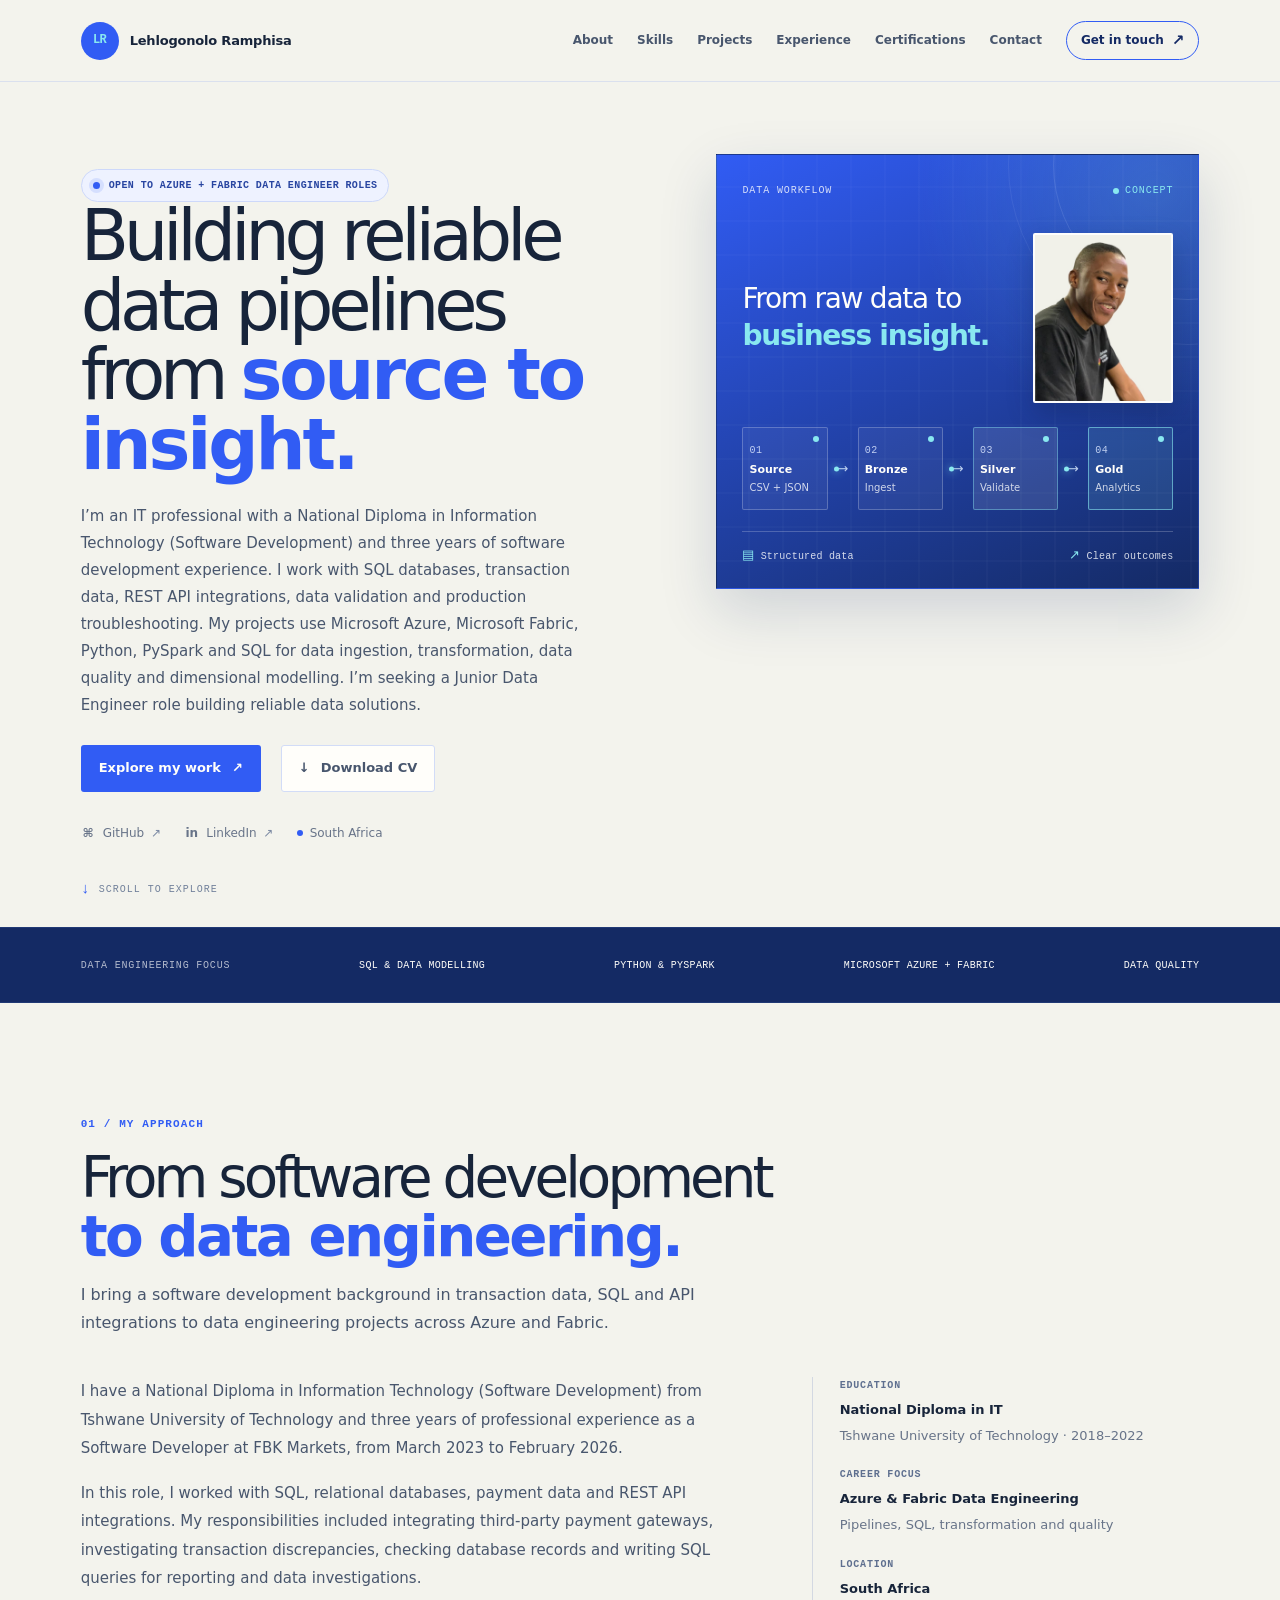
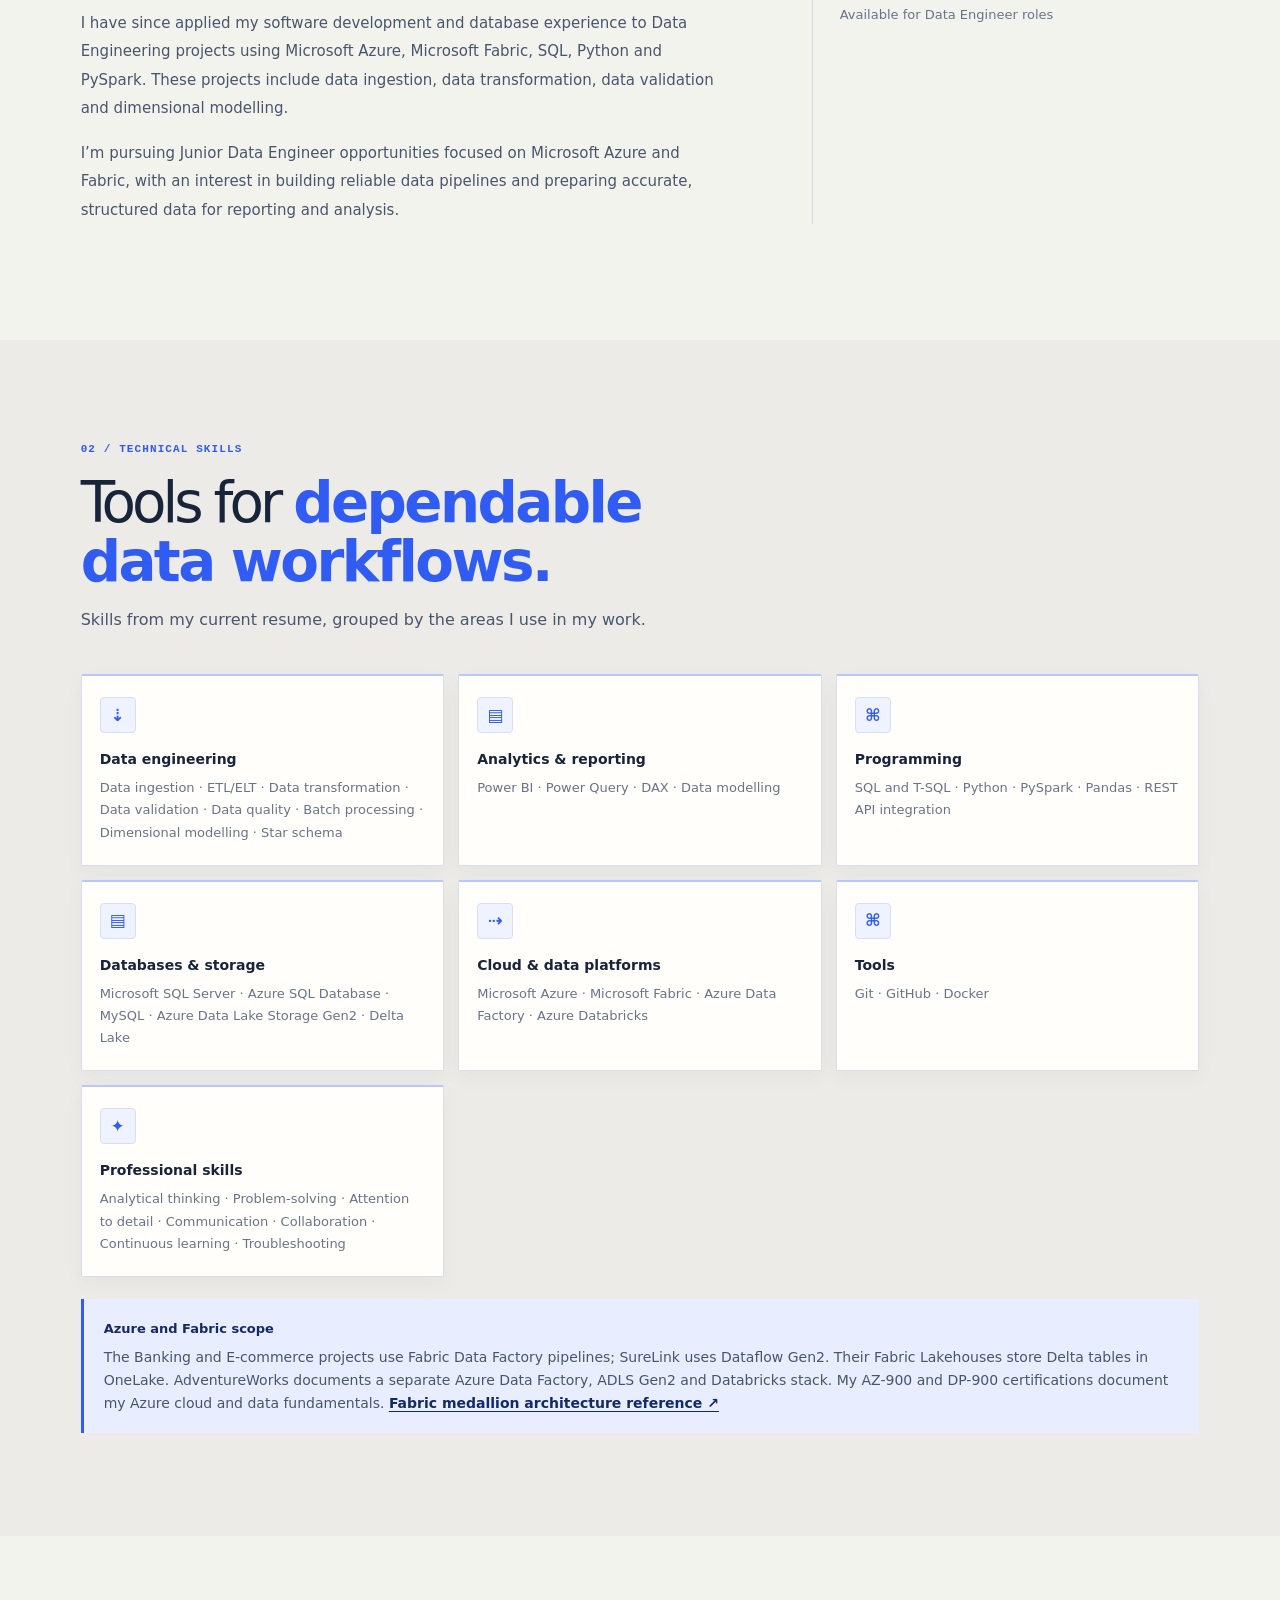
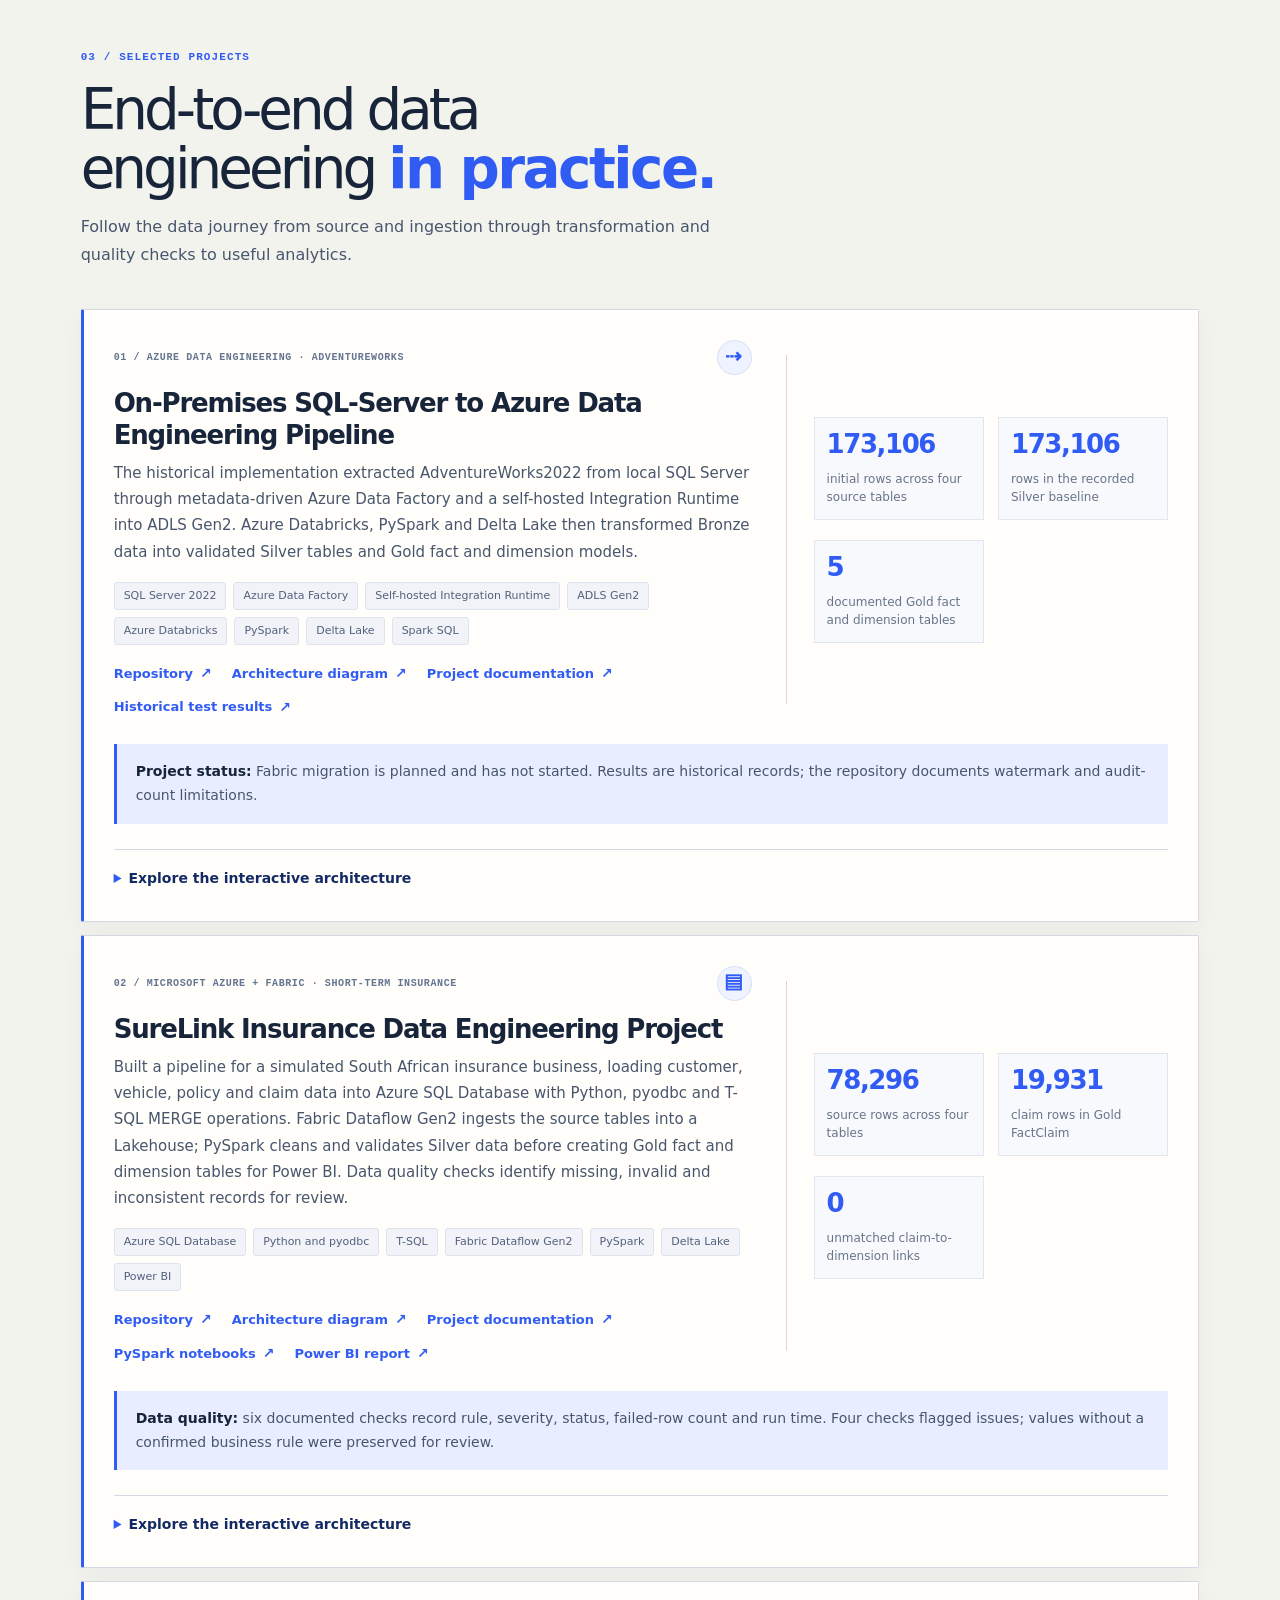
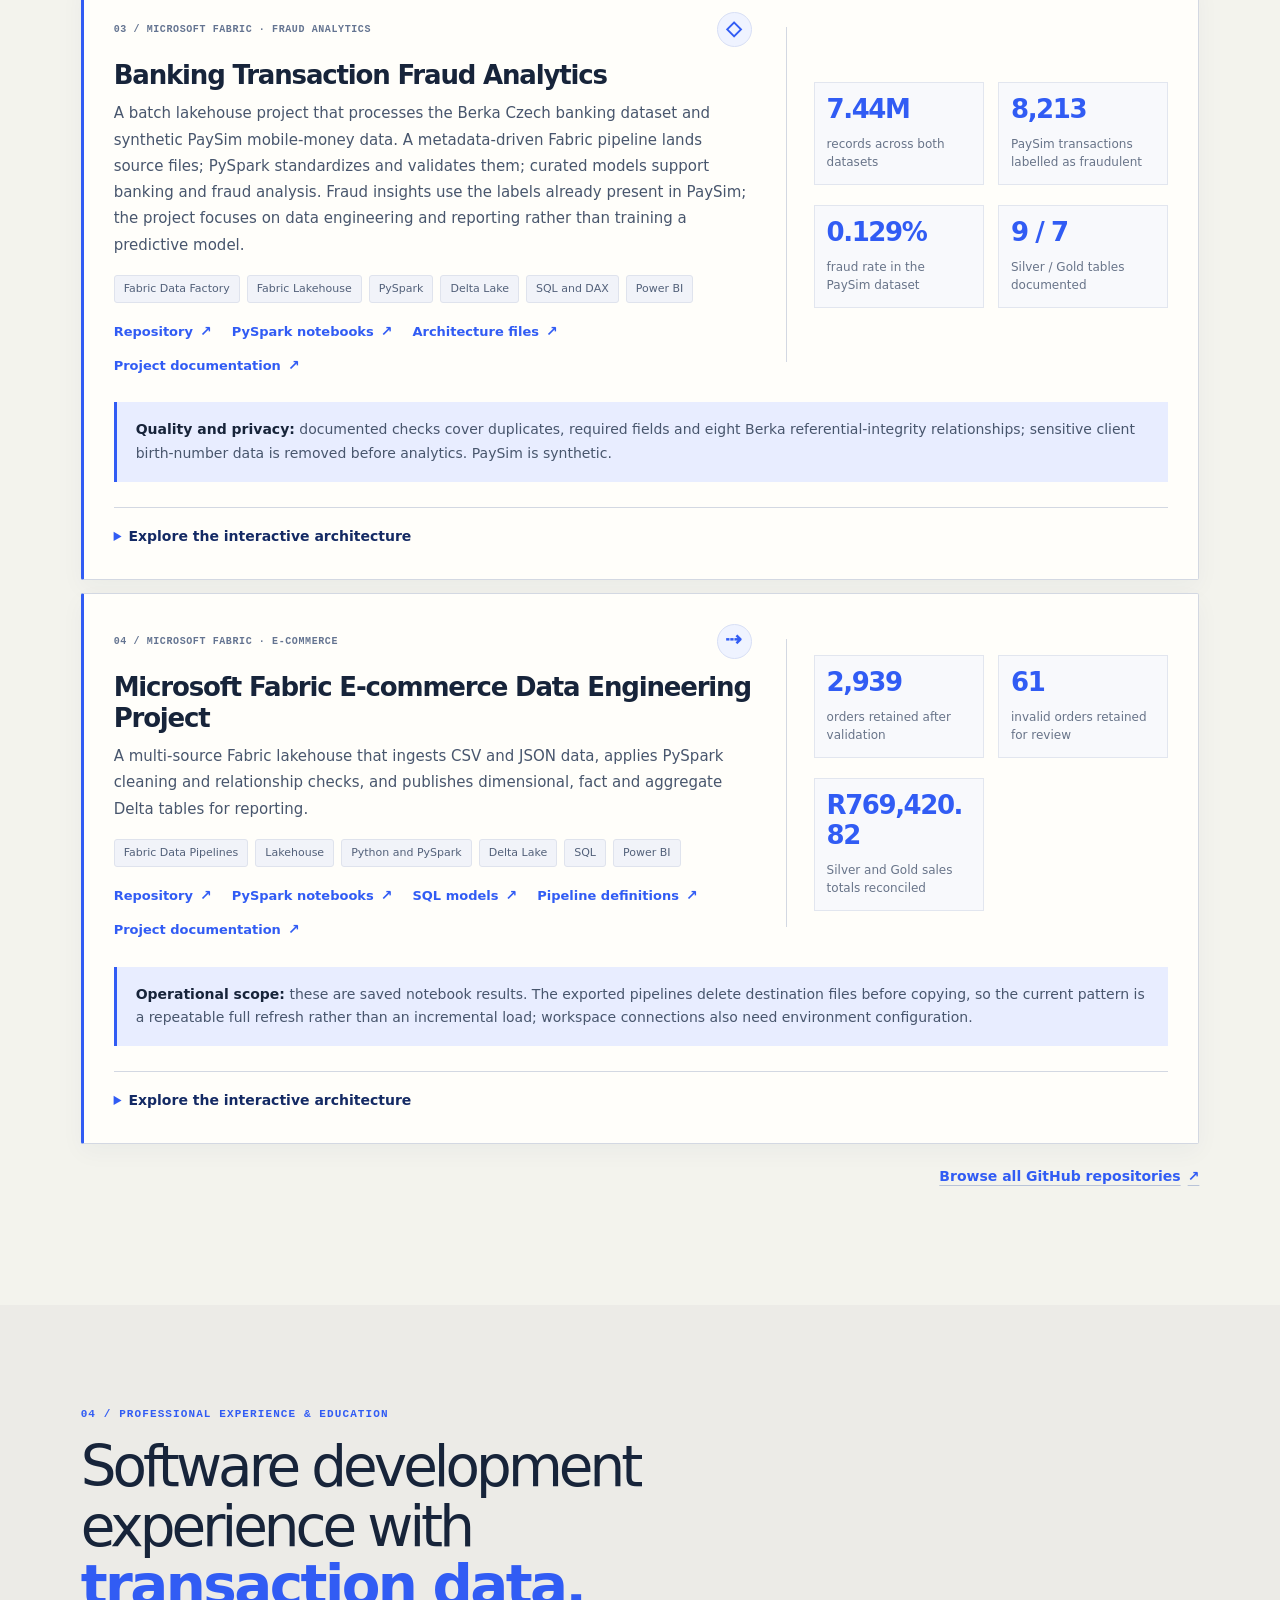
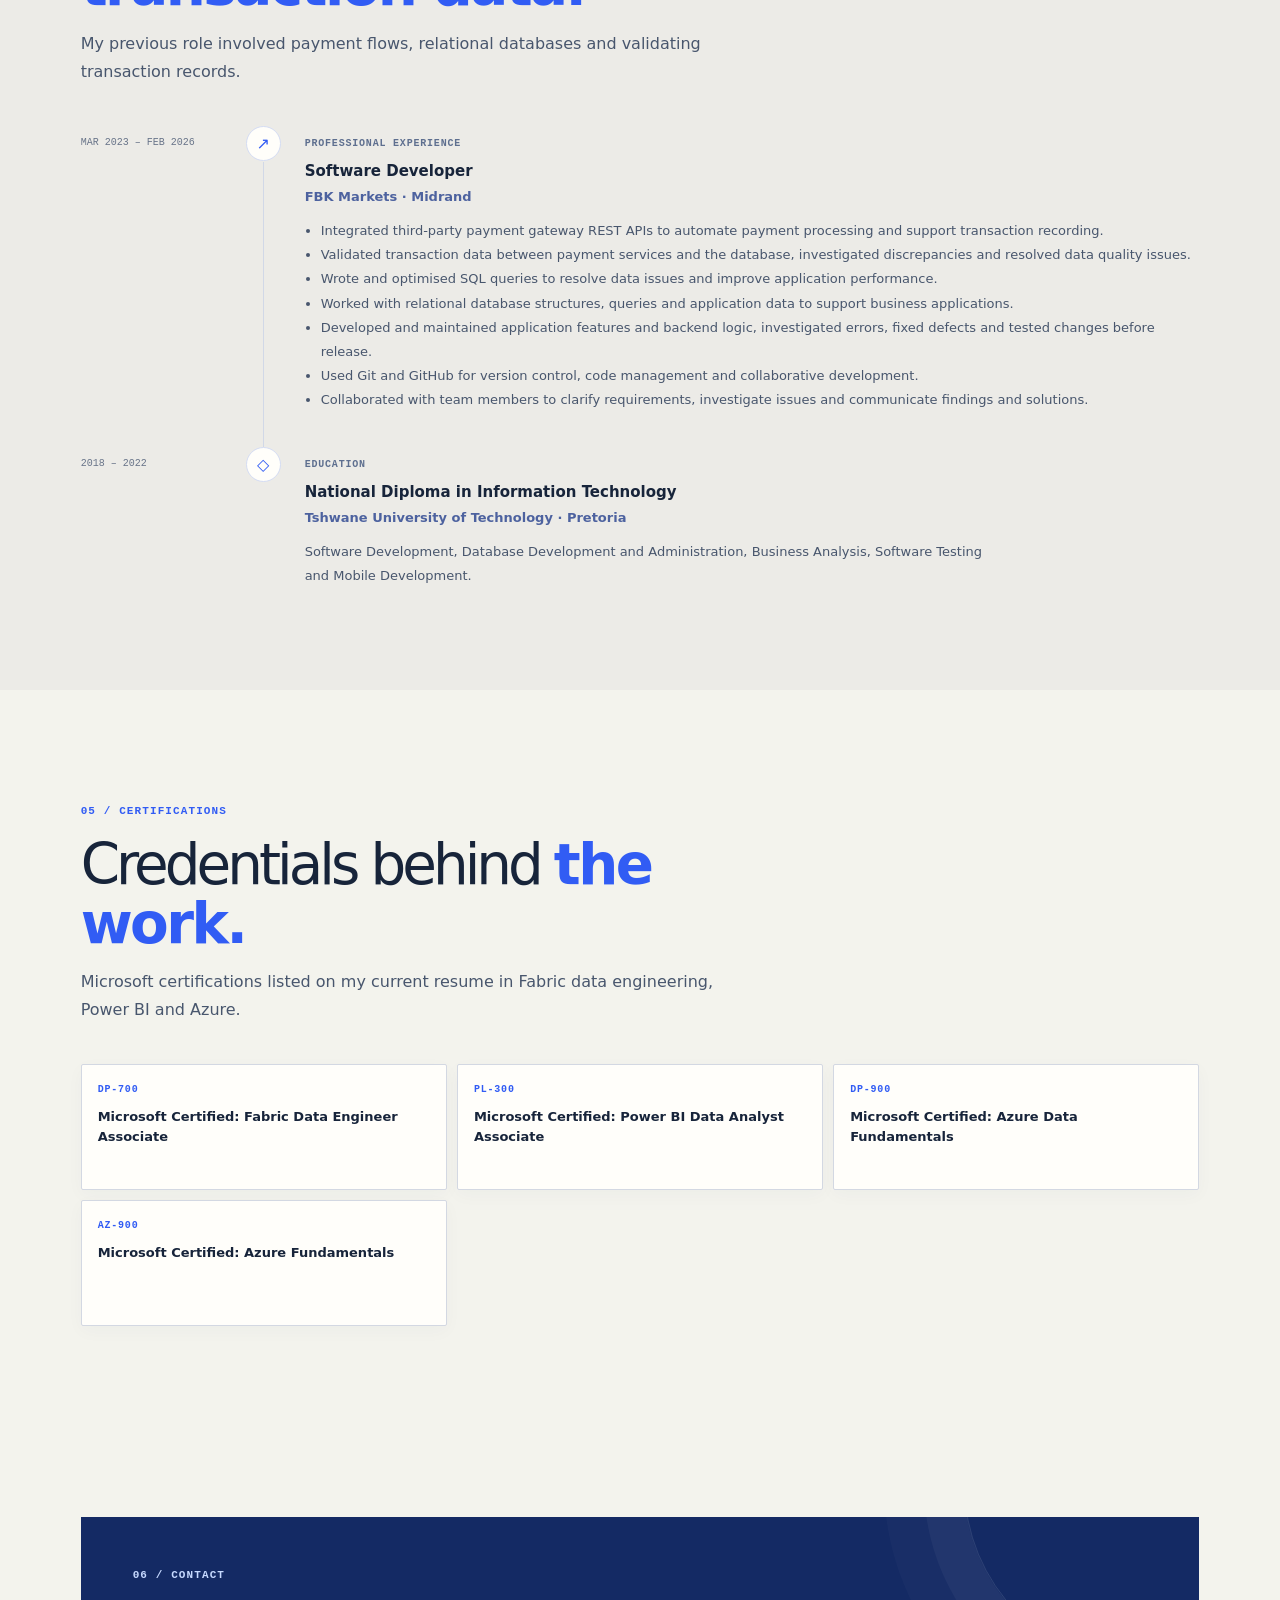
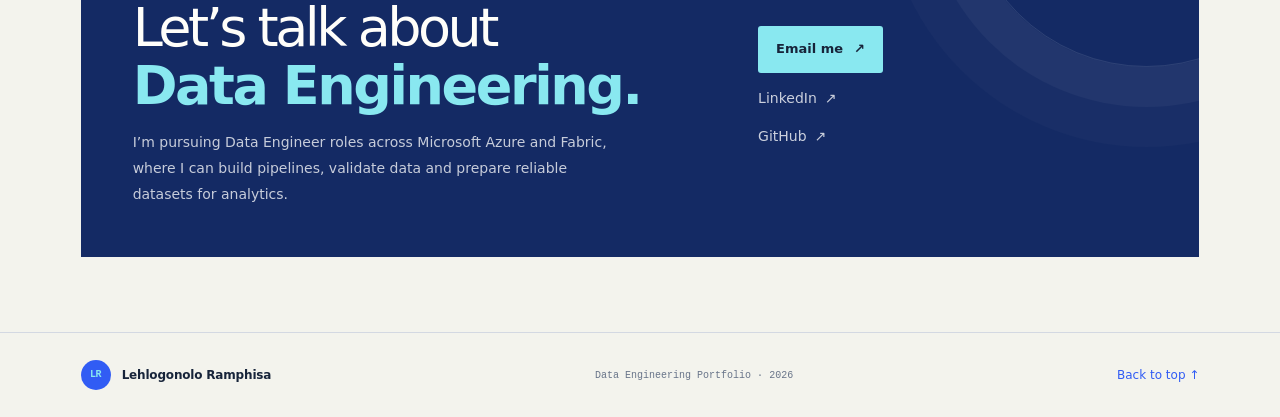
==== commit 9f5ac0d8: "Update portfolio About section" ====
--- a/index.html
+++ b/index.html
@@ -132,13 +132,14 @@
           <div class="section-heading">
             <p class="eyebrow">01 / MY APPROACH</p>
             <h2 id="about-title">From software development <em>to data engineering.</em></h2>
-            <p class="section-intro">My software development experience gave me a foundation in transaction data, SQL, APIs and database troubleshooting. I now apply that foundation to data pipelines and analytics projects.</p>
+            <p class="section-intro">I bring a software development background in transaction data, SQL and API integrations to data engineering projects across Azure and Fabric.</p>
           </div>
           <div class="about-grid">
             <div class="about-copy">
-              <p>I hold a National Diploma in Information Technology from Tshwane University of Technology. In my previous role at FBK Markets (March 2023–February 2026), I worked with payment data, SQL, relational databases and third-party integrations.</p>
-              <p>That work sharpened my attention to transaction accuracy, reconciliation and the impact of upstream data issues. I apply those lessons in portfolio projects that ingest source files, preserve raw data, validate transformations and publish modeled outputs.</p>
-              <p>I’m pursuing entry-level Data Engineer roles across Microsoft Azure and Fabric, focused on reliable batch pipelines, data quality and analytics-ready datasets.</p>
+              <p>I have a National Diploma in Information Technology (Software Development) from Tshwane University of Technology and three years of professional experience as a Software Developer at FBK Markets, from March 2023 to February 2026.</p>
+              <p>In this role, I worked with SQL, relational databases, payment data and REST API integrations. My responsibilities included integrating third-party payment gateways, investigating transaction discrepancies, checking database records and writing SQL queries for reporting and data investigations.</p>
+              <p>I have since applied my software development and database experience to Data Engineering projects using Microsoft Azure, Microsoft Fabric, SQL, Python and PySpark. These projects include data ingestion, data transformation, data validation and dimensional modelling.</p>
+              <p>I’m pursuing Junior Data Engineer opportunities focused on Microsoft Azure and Fabric, with an interest in building reliable data pipelines and preparing accurate, structured data for reporting and analysis.</p>
             </div>
             <aside class="about-aside" aria-label="Profile summary">
               <div class="aside-item"><span>EDUCATION</span><strong>National Diploma in IT</strong><small>Tshwane University of Technology · 2018–2022</small></div>
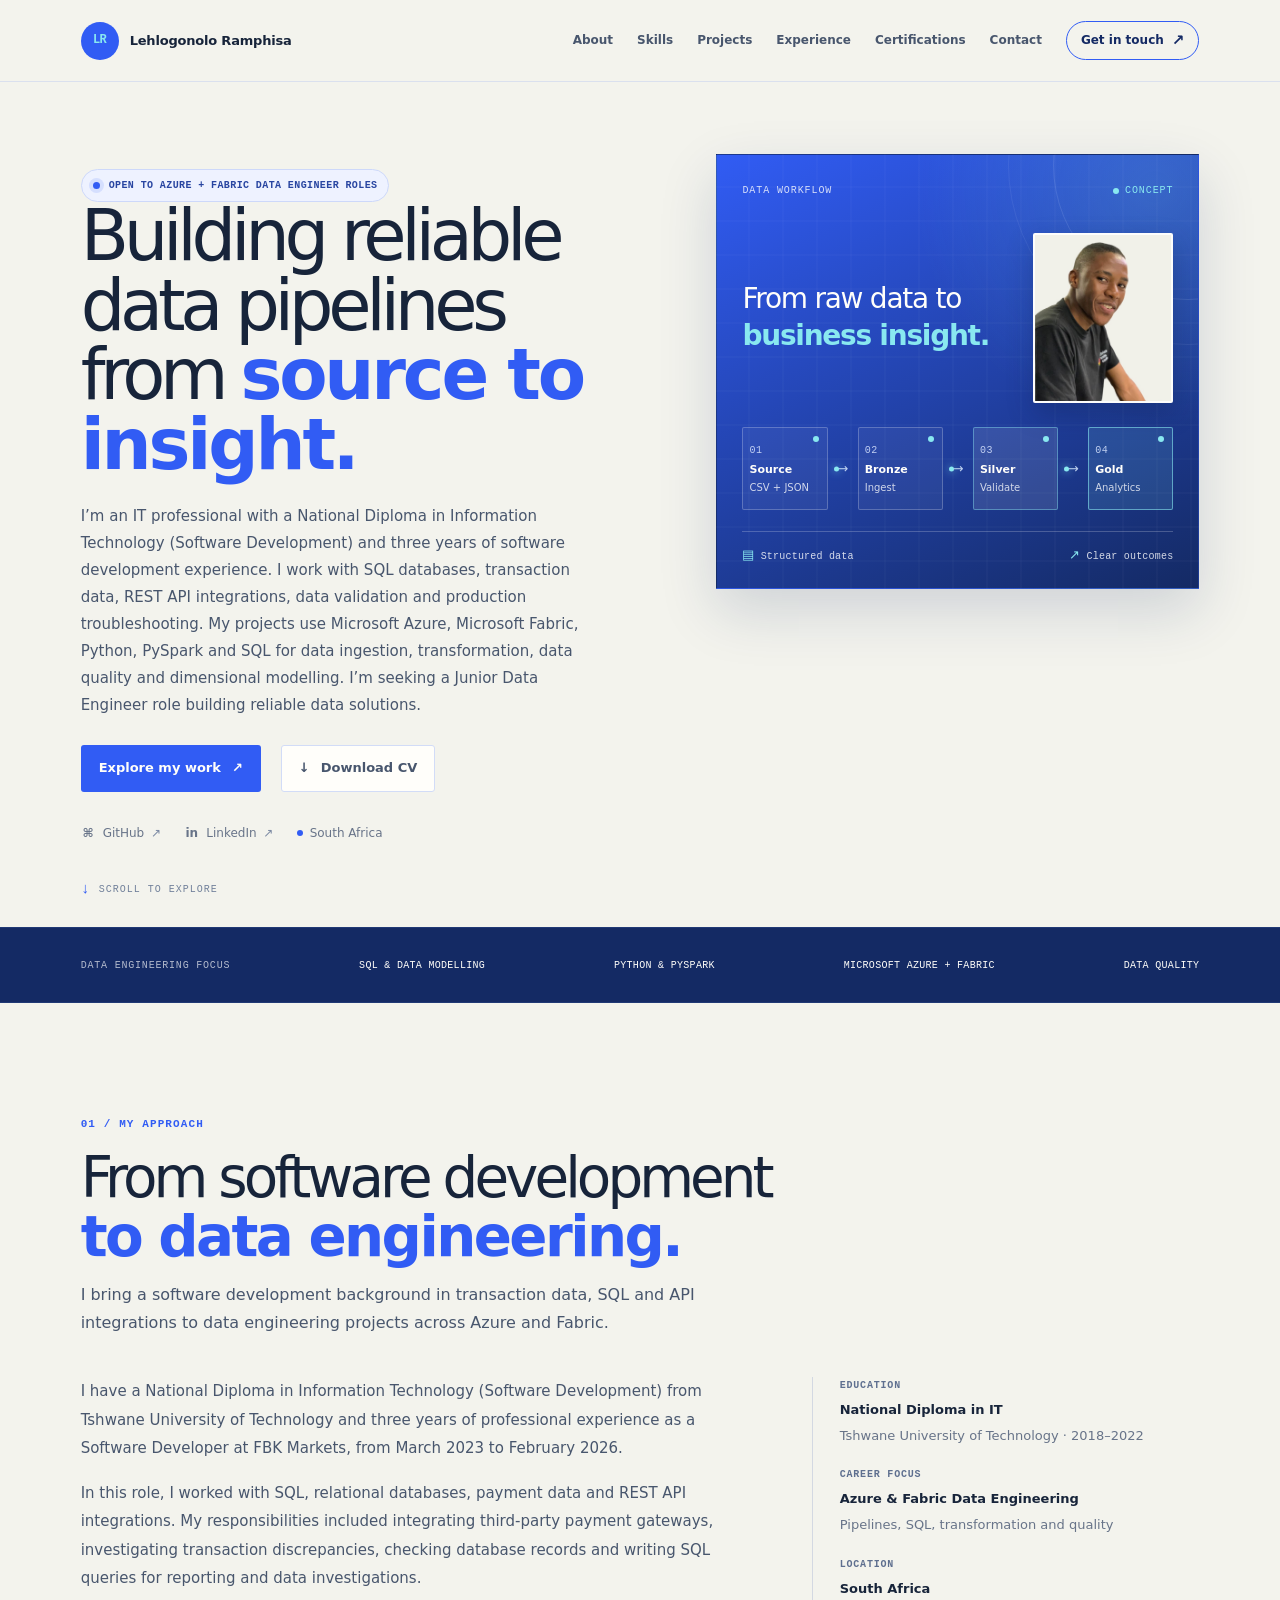
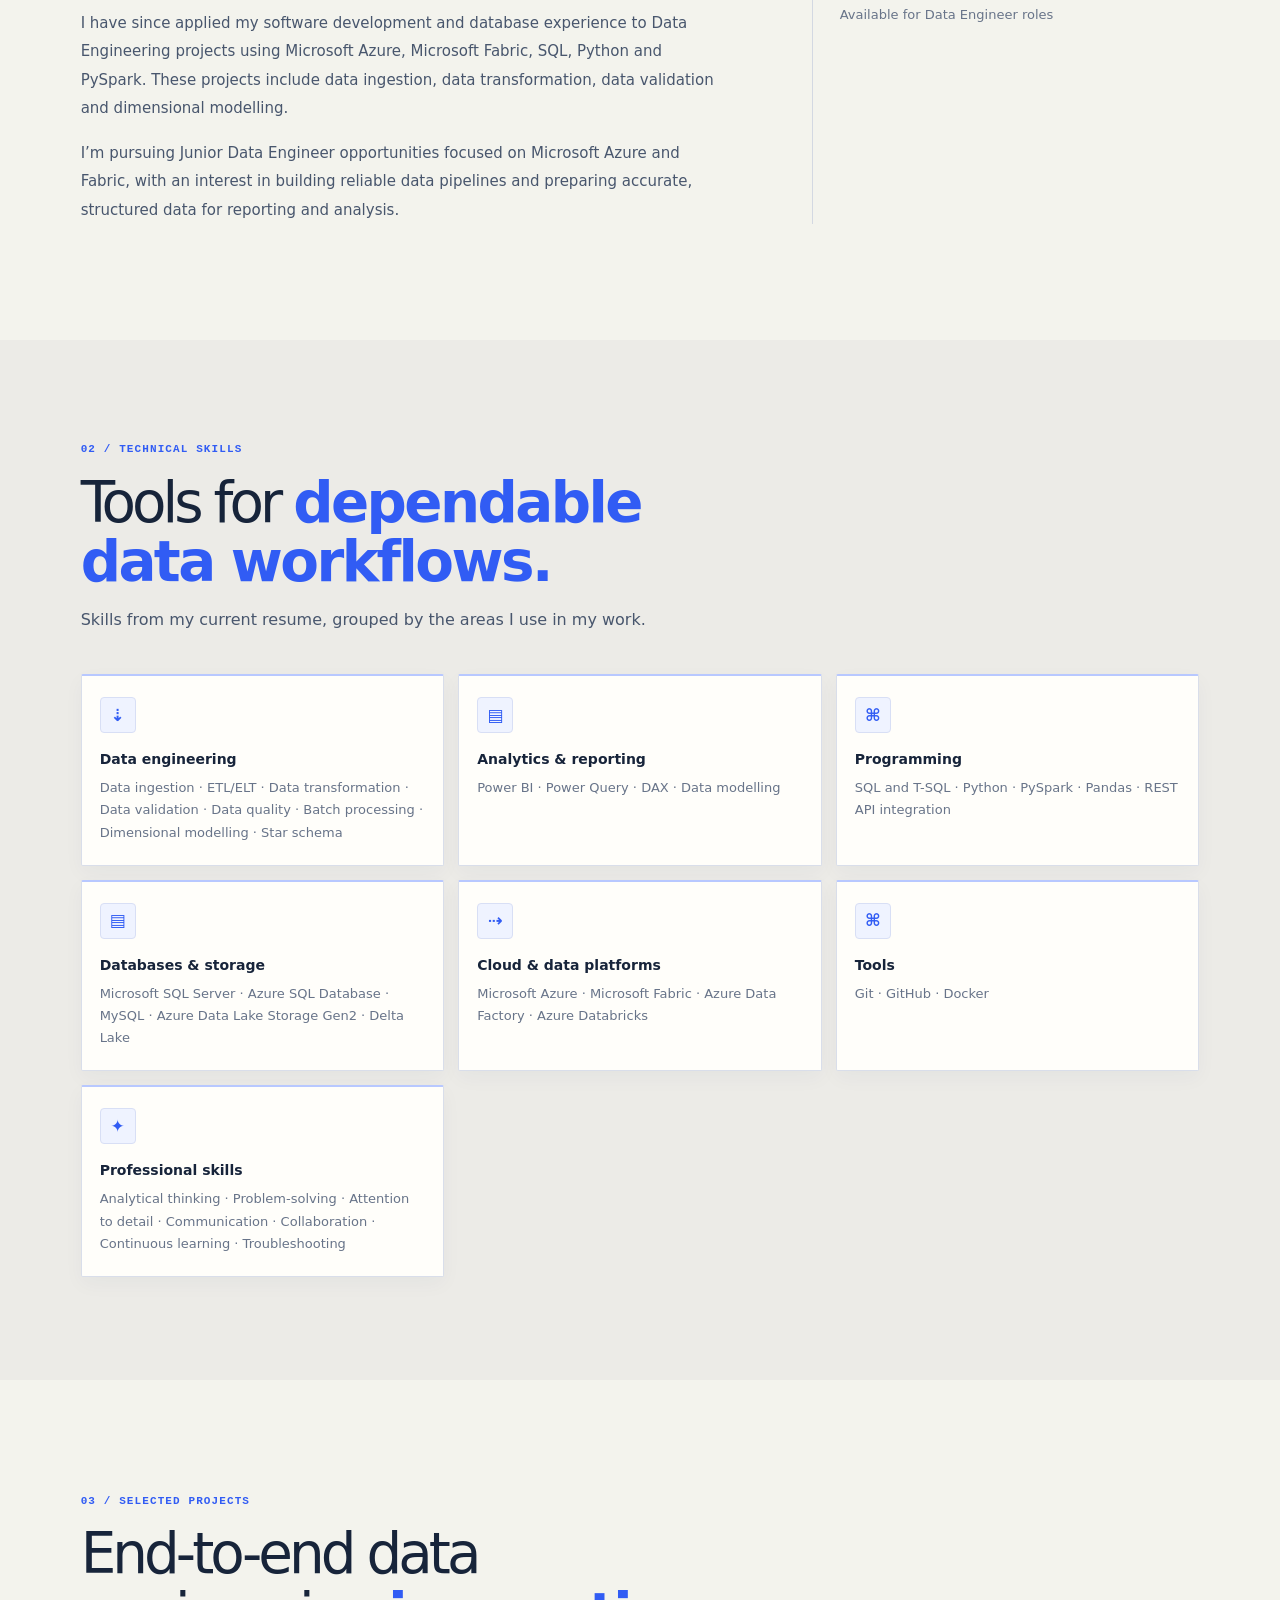
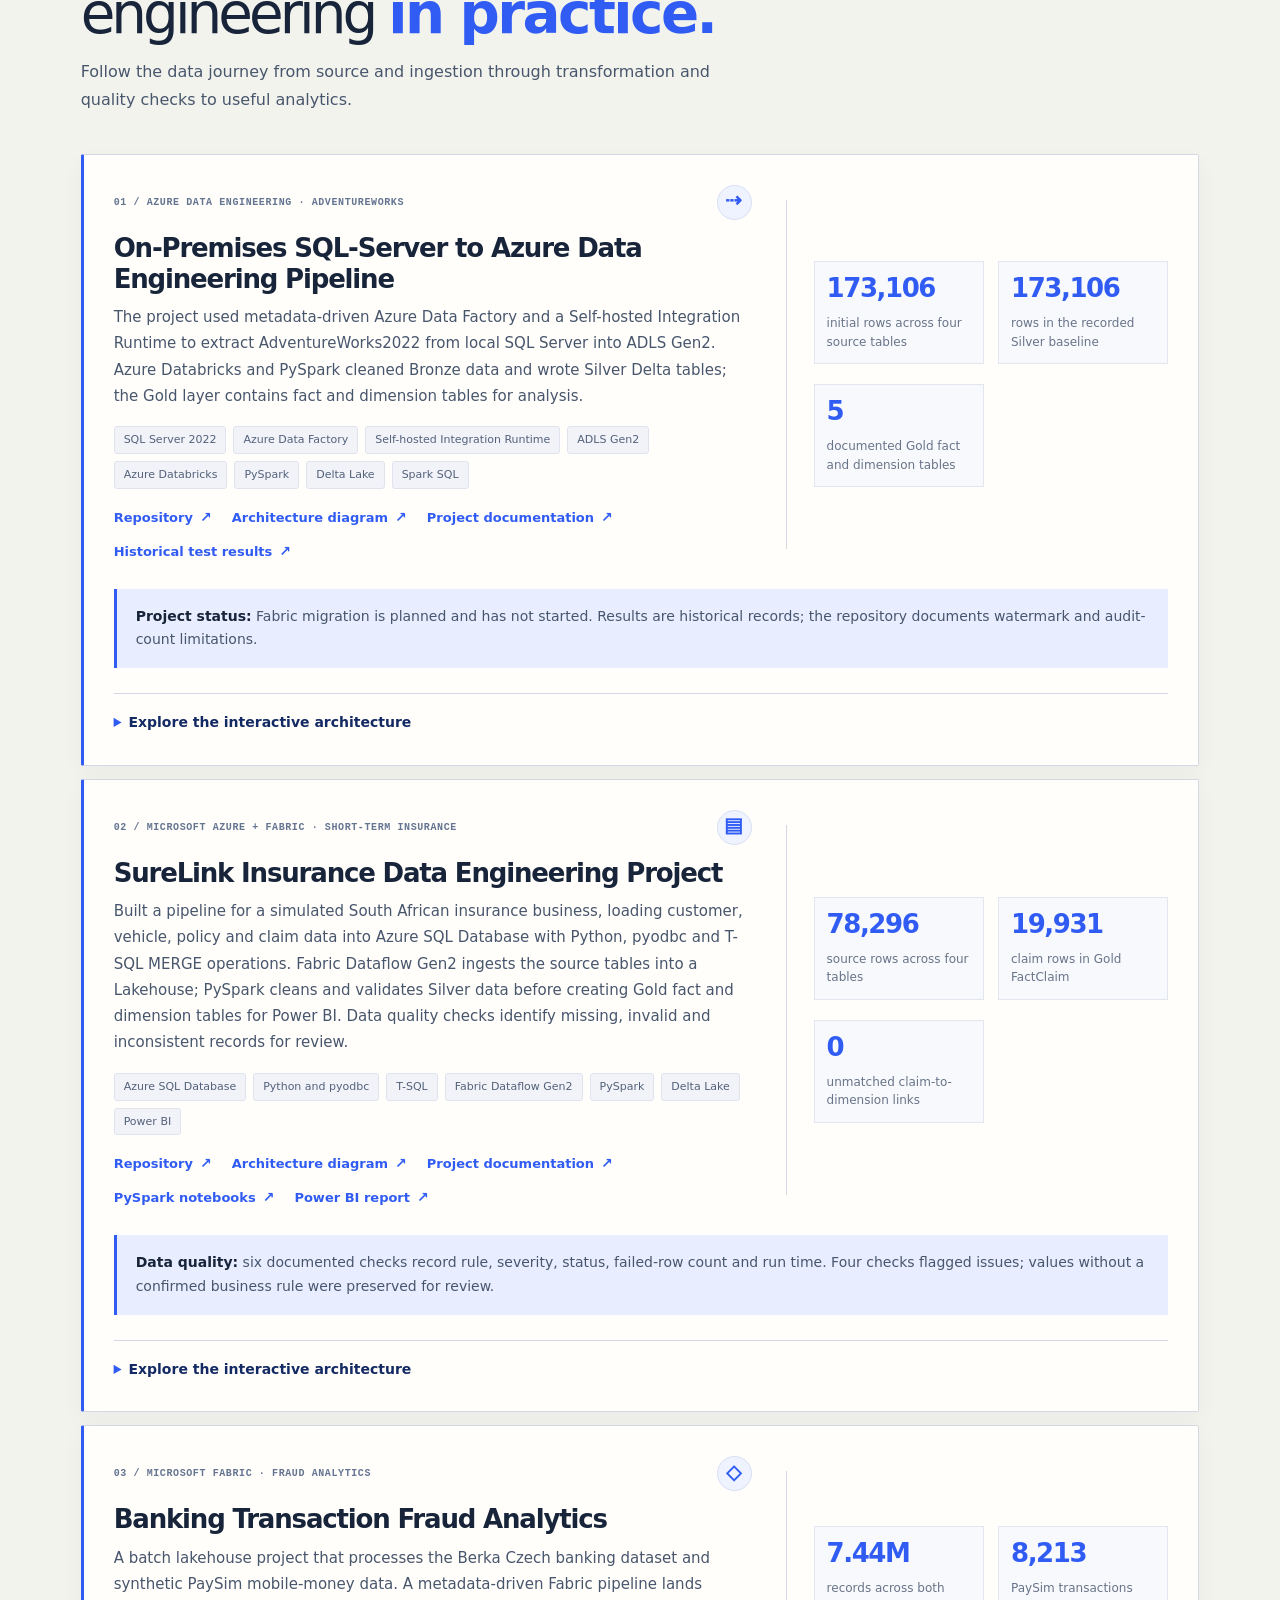
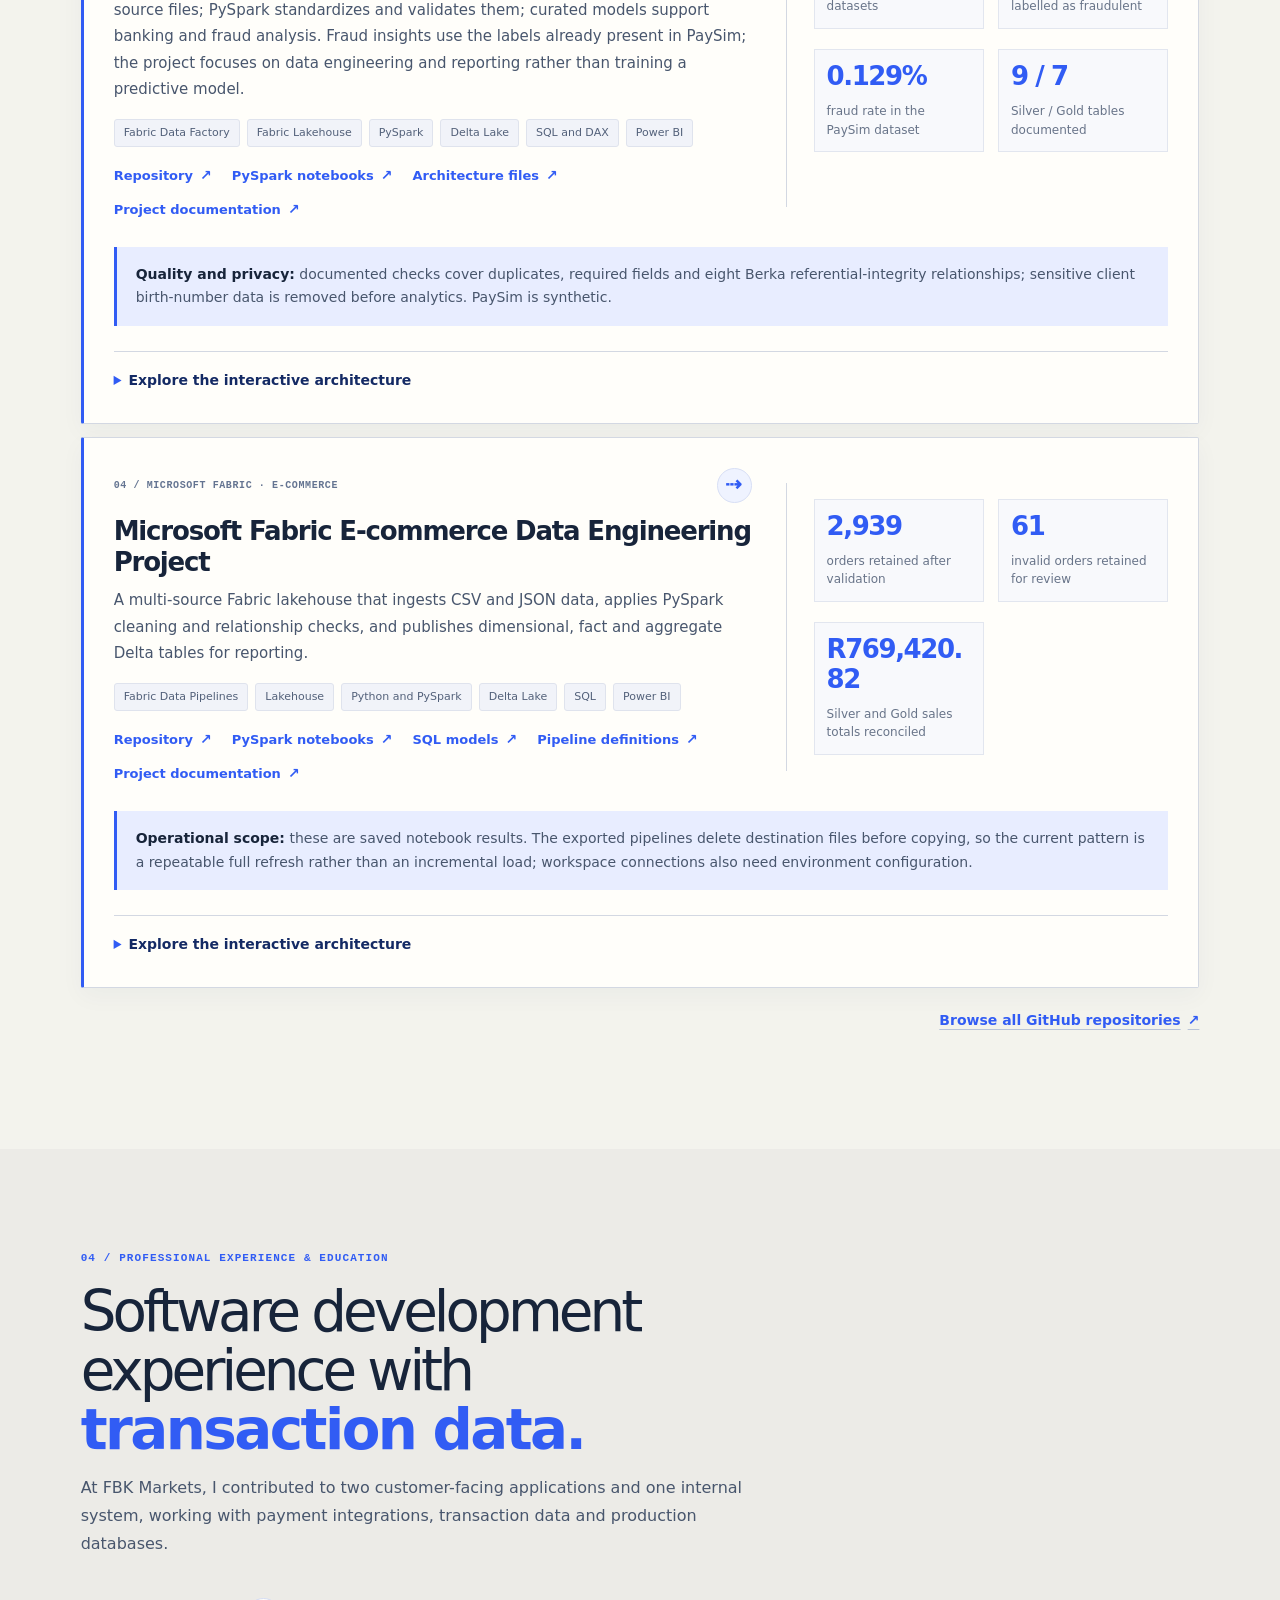
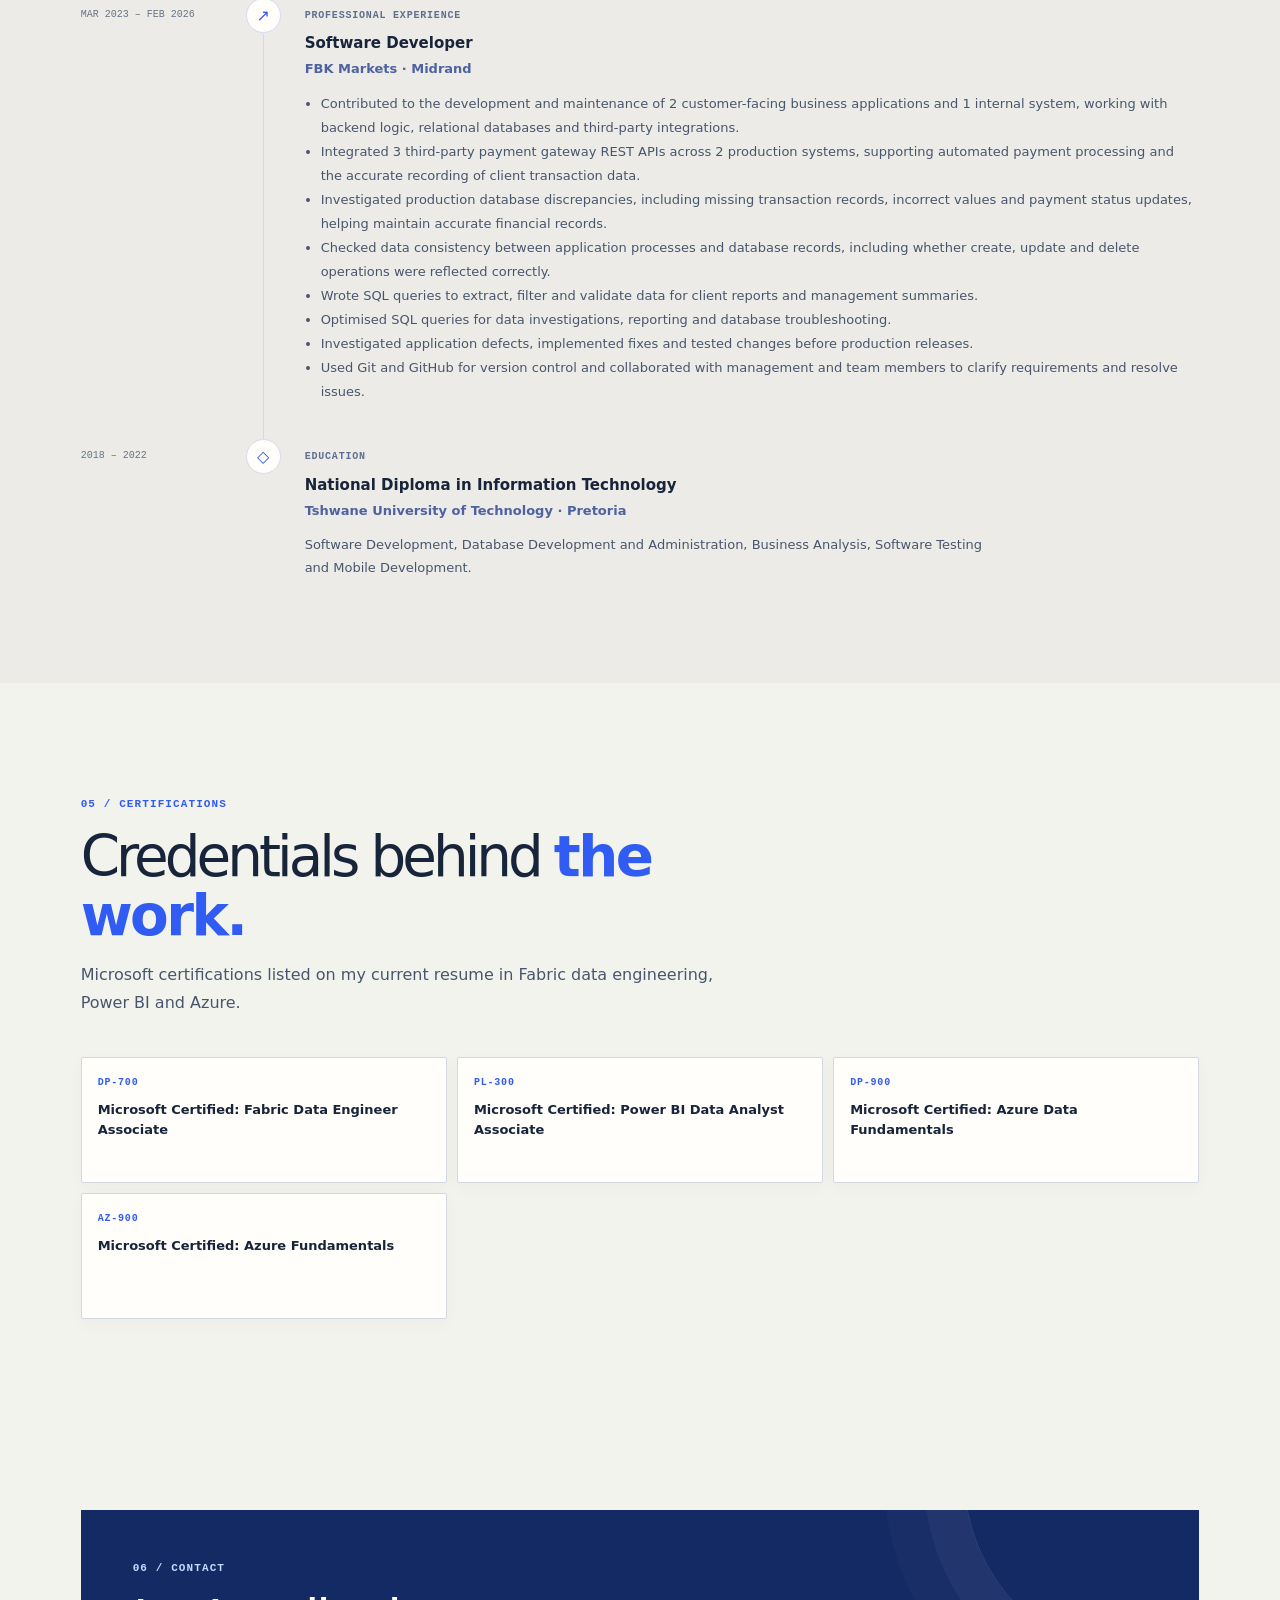
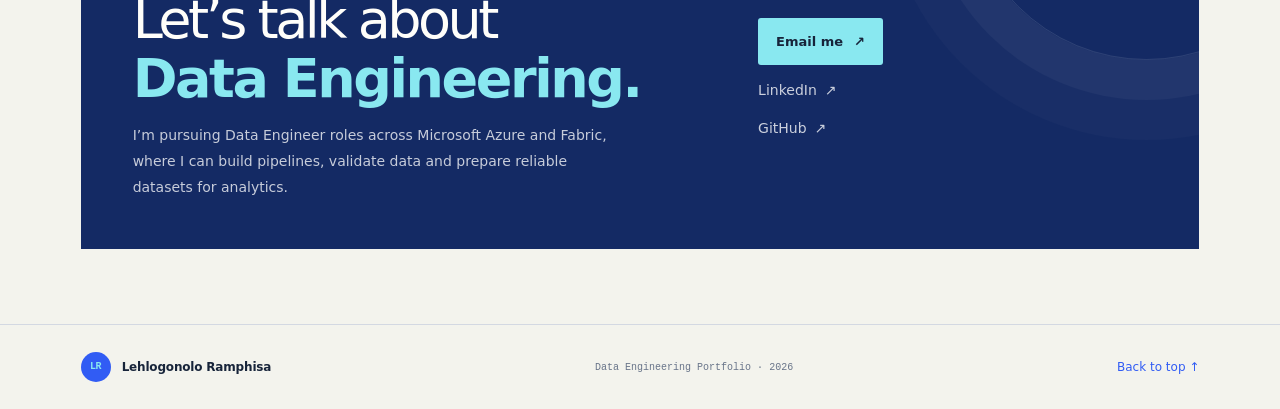
==== commit 2d153fb9: "Update experience and Azure project details" ====
--- a/index.html
+++ b/index.html
@@ -165,7 +165,6 @@
               <article class="skill-card"><div class="skill-icon" aria-hidden="true">⌘</div><h3>Tools</h3><p>Git · GitHub · Docker</p></article>
               <article class="skill-card"><div class="skill-icon" aria-hidden="true">✦</div><h3>Professional skills</h3><p>Analytical thinking · Problem-solving · Attention to detail · Communication · Collaboration · Continuous learning · Troubleshooting</p></article>
             </div>
-            <aside class="platform-note"><strong>Azure and Fabric scope</strong><p>The Banking and E-commerce projects use Fabric Data Factory pipelines; SureLink uses Dataflow Gen2. Their Fabric Lakehouses store Delta tables in OneLake. AdventureWorks documents a separate Azure Data Factory, ADLS Gen2 and Databricks stack. My AZ-900 and DP-900 certifications document my Azure cloud and data fundamentals. <a href="https://learn.microsoft.com/en-us/fabric/onelake/onelake-medallion-lakehouse-architecture" target="_blank" rel="noopener noreferrer">Fabric medallion architecture reference ↗</a></p></aside>
           </div>
         </section>
 
@@ -180,7 +179,7 @@
               <div class="project-main">
                 <div class="project-meta"><span>01 / AZURE DATA ENGINEERING · ADVENTUREWORKS</span><span class="project-icon" aria-hidden="true">⇢</span></div>
                 <h3 id="adventureworks-project-title">On-Premises SQL-Server to Azure Data Engineering Pipeline</h3>
-                <p class="project-summary">The historical implementation extracted AdventureWorks2022 from local SQL Server through metadata-driven Azure Data Factory and a self-hosted Integration Runtime into ADLS Gen2. Azure Databricks, PySpark and Delta Lake then transformed Bronze data into validated Silver tables and Gold fact and dimension models.</p>
+                <p class="project-summary">The project used metadata-driven Azure Data Factory and a Self-hosted Integration Runtime to extract AdventureWorks2022 from local SQL Server into ADLS Gen2. Azure Databricks and PySpark cleaned Bronze data and wrote Silver Delta tables; the Gold layer contains fact and dimension tables for analysis.</p>
                 <ul class="tag-list" aria-label="Technologies used"><li>SQL Server 2022</li><li>Azure Data Factory</li><li>Self-hosted Integration Runtime</li><li>ADLS Gen2</li><li>Azure Databricks</li><li>PySpark</li><li>Delta Lake</li><li>Spark SQL</li></ul>
                 <div class="project-links" aria-label="Project resources">
                   <a class="text-link" href="https://github.com/Lehlogonoloramphisa/Azure_Fabric_Migration_Project" target="_blank" rel="noopener noreferrer">Repository <span aria-hidden="true">↗</span></a>
@@ -328,13 +327,13 @@
             <div class="section-heading">
               <p class="eyebrow">04 / PROFESSIONAL EXPERIENCE &amp; EDUCATION</p>
               <h2 id="experience-title">Software development experience with <em>transaction data.</em></h2>
-              <p class="section-intro">My previous role involved payment flows, relational databases and validating transaction records.</p>
+              <p class="section-intro">At FBK Markets, I contributed to two customer-facing applications and one internal system, working with payment integrations, transaction data and production databases.</p>
             </div>
             <div class="timeline">
               <article class="timeline-entry">
                 <div class="timeline-date">MAR 2023 – FEB 2026</div><div class="timeline-marker" aria-hidden="true">↗</div>
                 <div class="timeline-content"><span class="entry-type">PROFESSIONAL EXPERIENCE</span><h3>Software Developer</h3><h4>FBK Markets · Midrand</h4>
-                  <ul><li>Integrated third-party payment gateway REST APIs to automate payment processing and support transaction recording.</li><li>Validated transaction data between payment services and the database, investigated discrepancies and resolved data quality issues.</li><li>Wrote and optimised SQL queries to resolve data issues and improve application performance.</li><li>Worked with relational database structures, queries and application data to support business applications.</li><li>Developed and maintained application features and backend logic, investigated errors, fixed defects and tested changes before release.</li><li>Used Git and GitHub for version control, code management and collaborative development.</li><li>Collaborated with team members to clarify requirements, investigate issues and communicate findings and solutions.</li></ul>
+                  <ul><li>Contributed to the development and maintenance of 2 customer-facing business applications and 1 internal system, working with backend logic, relational databases and third-party integrations.</li><li>Integrated 3 third-party payment gateway REST APIs across 2 production systems, supporting automated payment processing and the accurate recording of client transaction data.</li><li>Investigated production database discrepancies, including missing transaction records, incorrect values and payment status updates, helping maintain accurate financial records.</li><li>Checked data consistency between application processes and database records, including whether create, update and delete operations were reflected correctly.</li><li>Wrote SQL queries to extract, filter and validate data for client reports and management summaries.</li><li>Optimised SQL queries for data investigations, reporting and database troubleshooting.</li><li>Investigated application defects, implemented fixes and tested changes before production releases.</li><li>Used Git and GitHub for version control and collaborated with management and team members to clarify requirements and resolve issues.</li></ul>
                 </div>
               </article>
               <article class="timeline-entry">
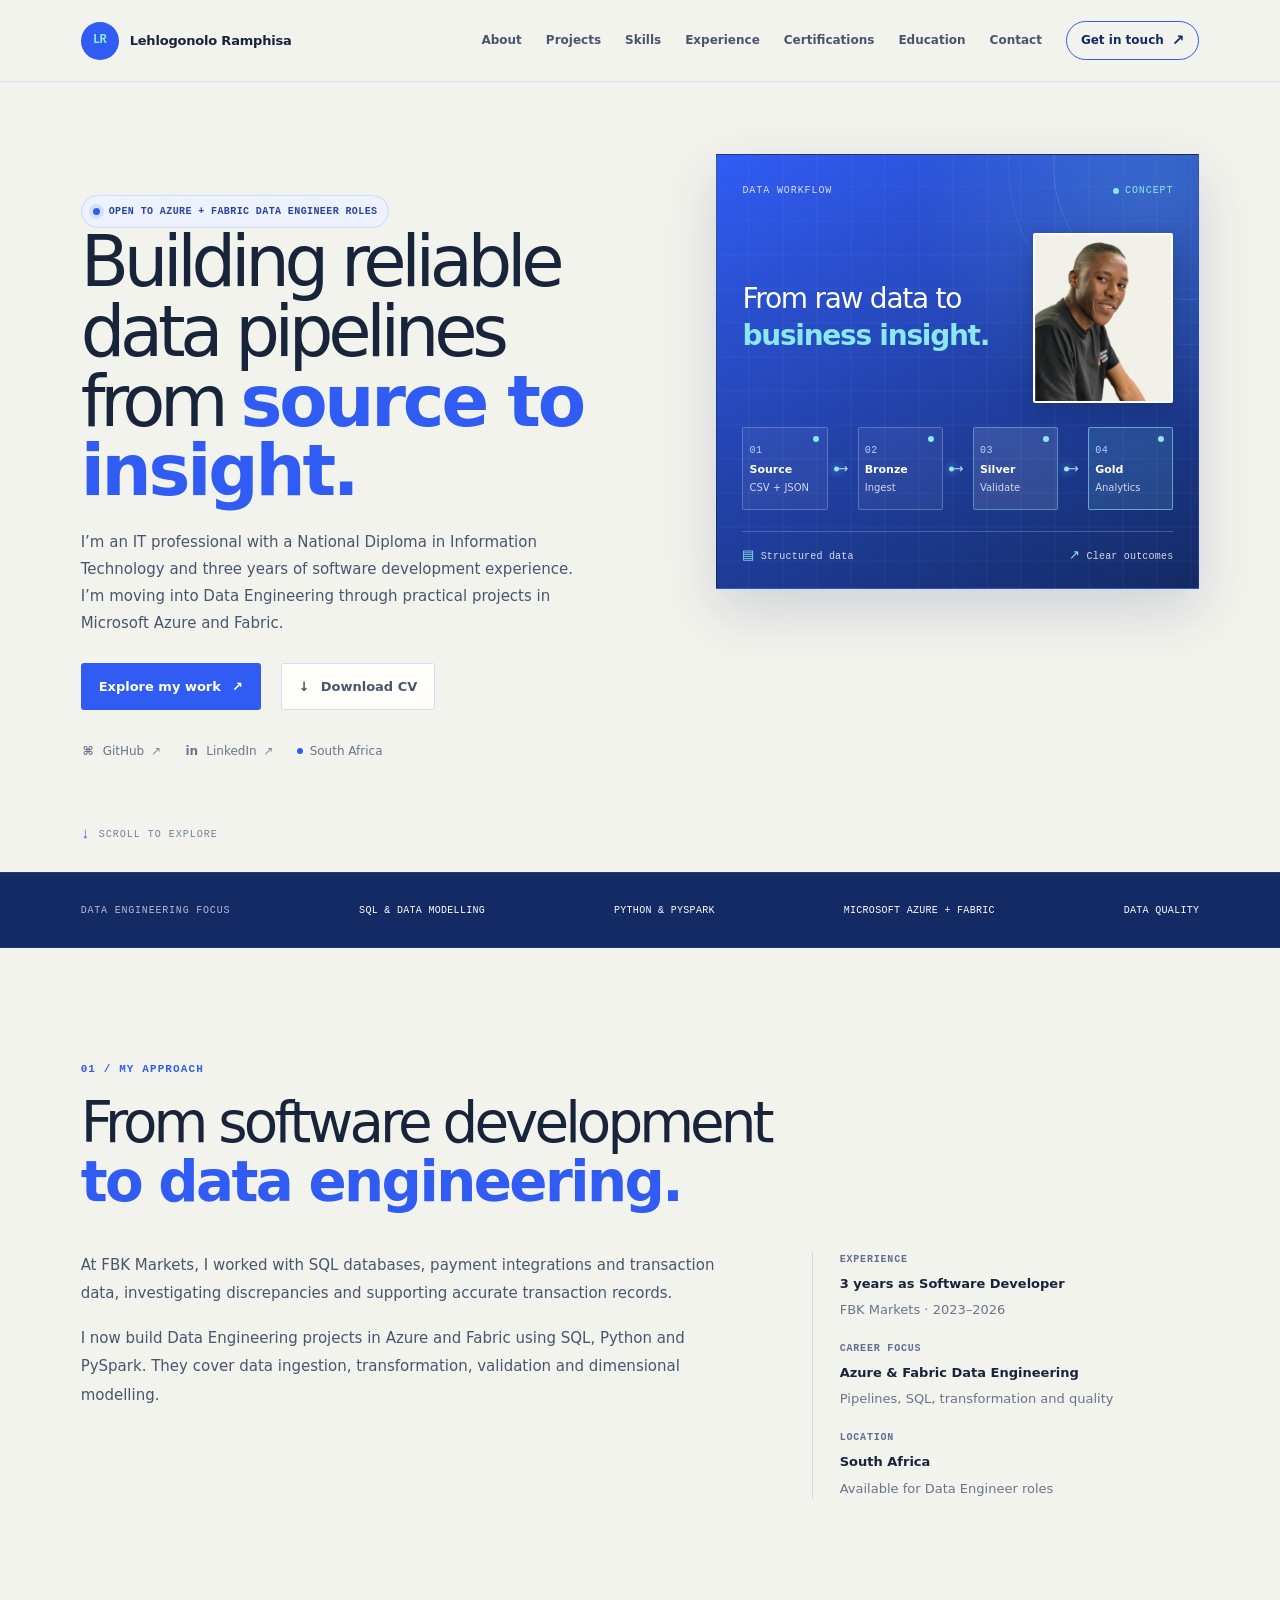
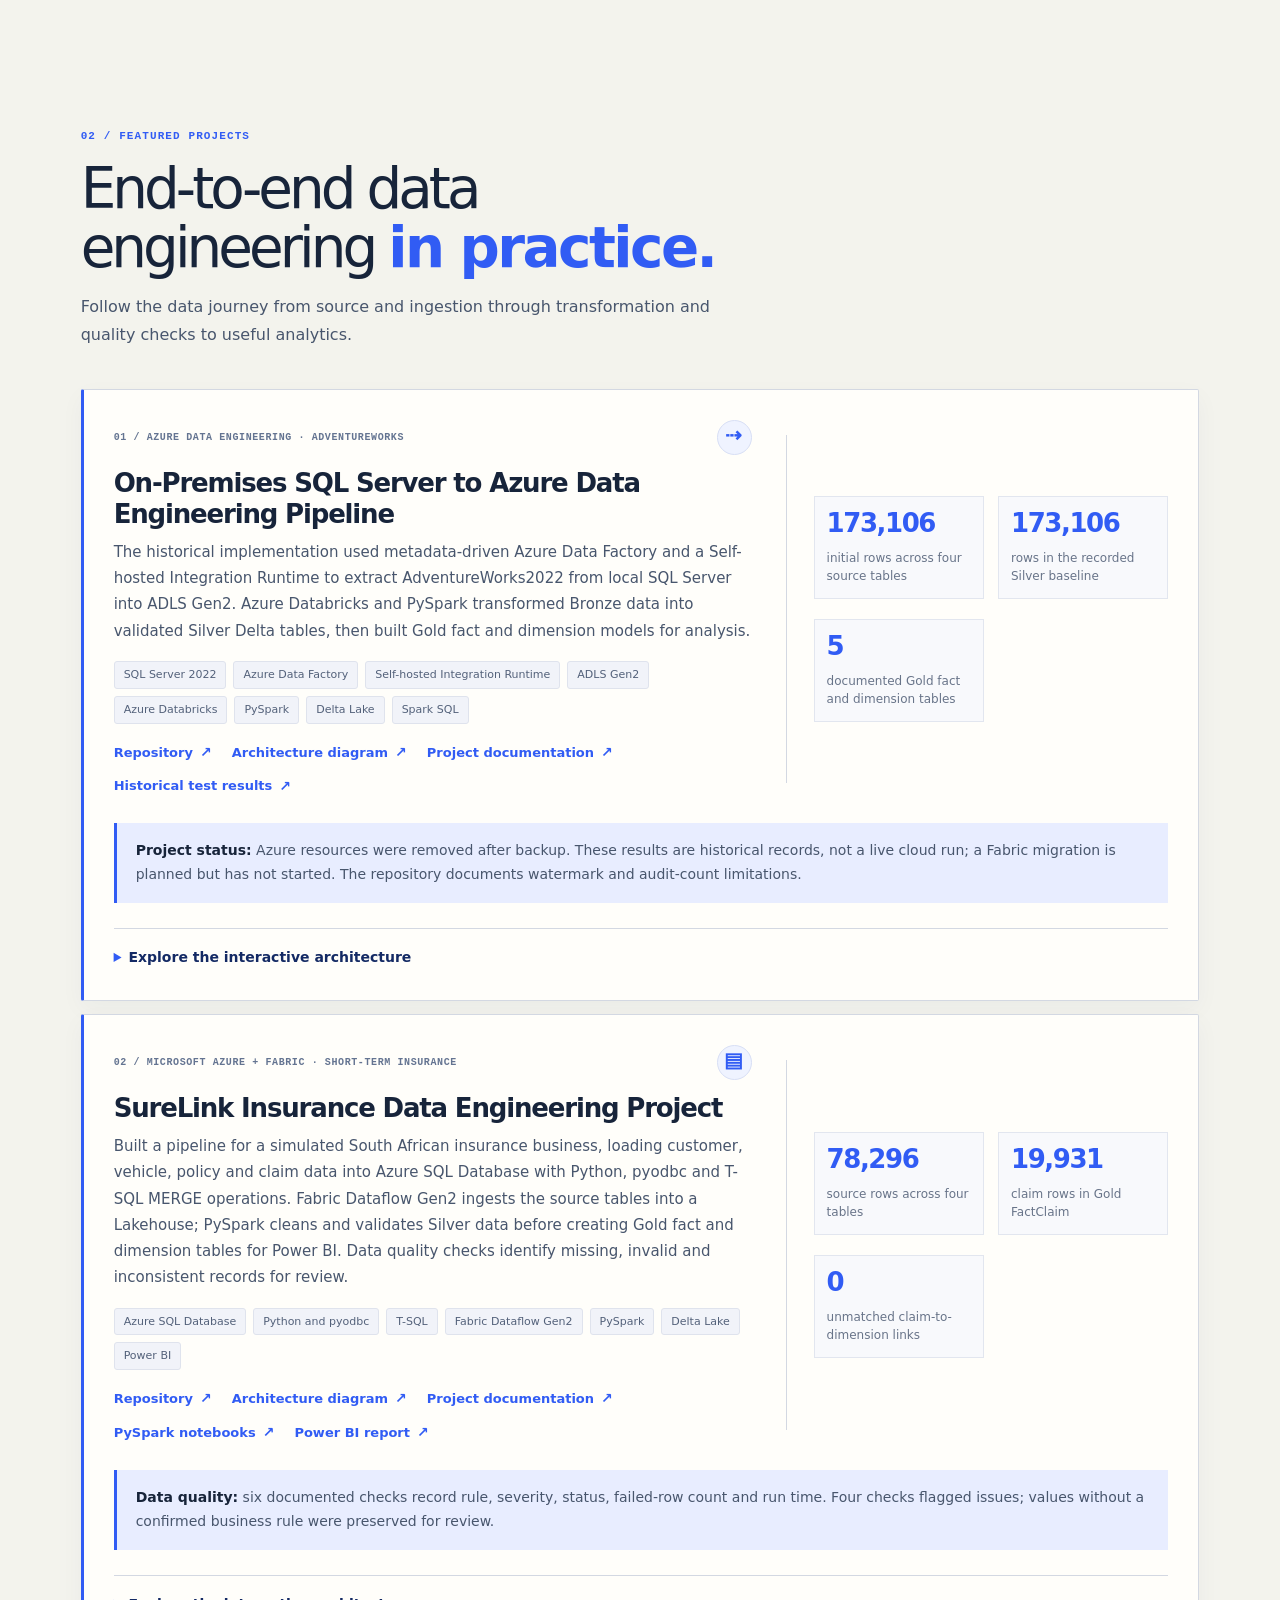
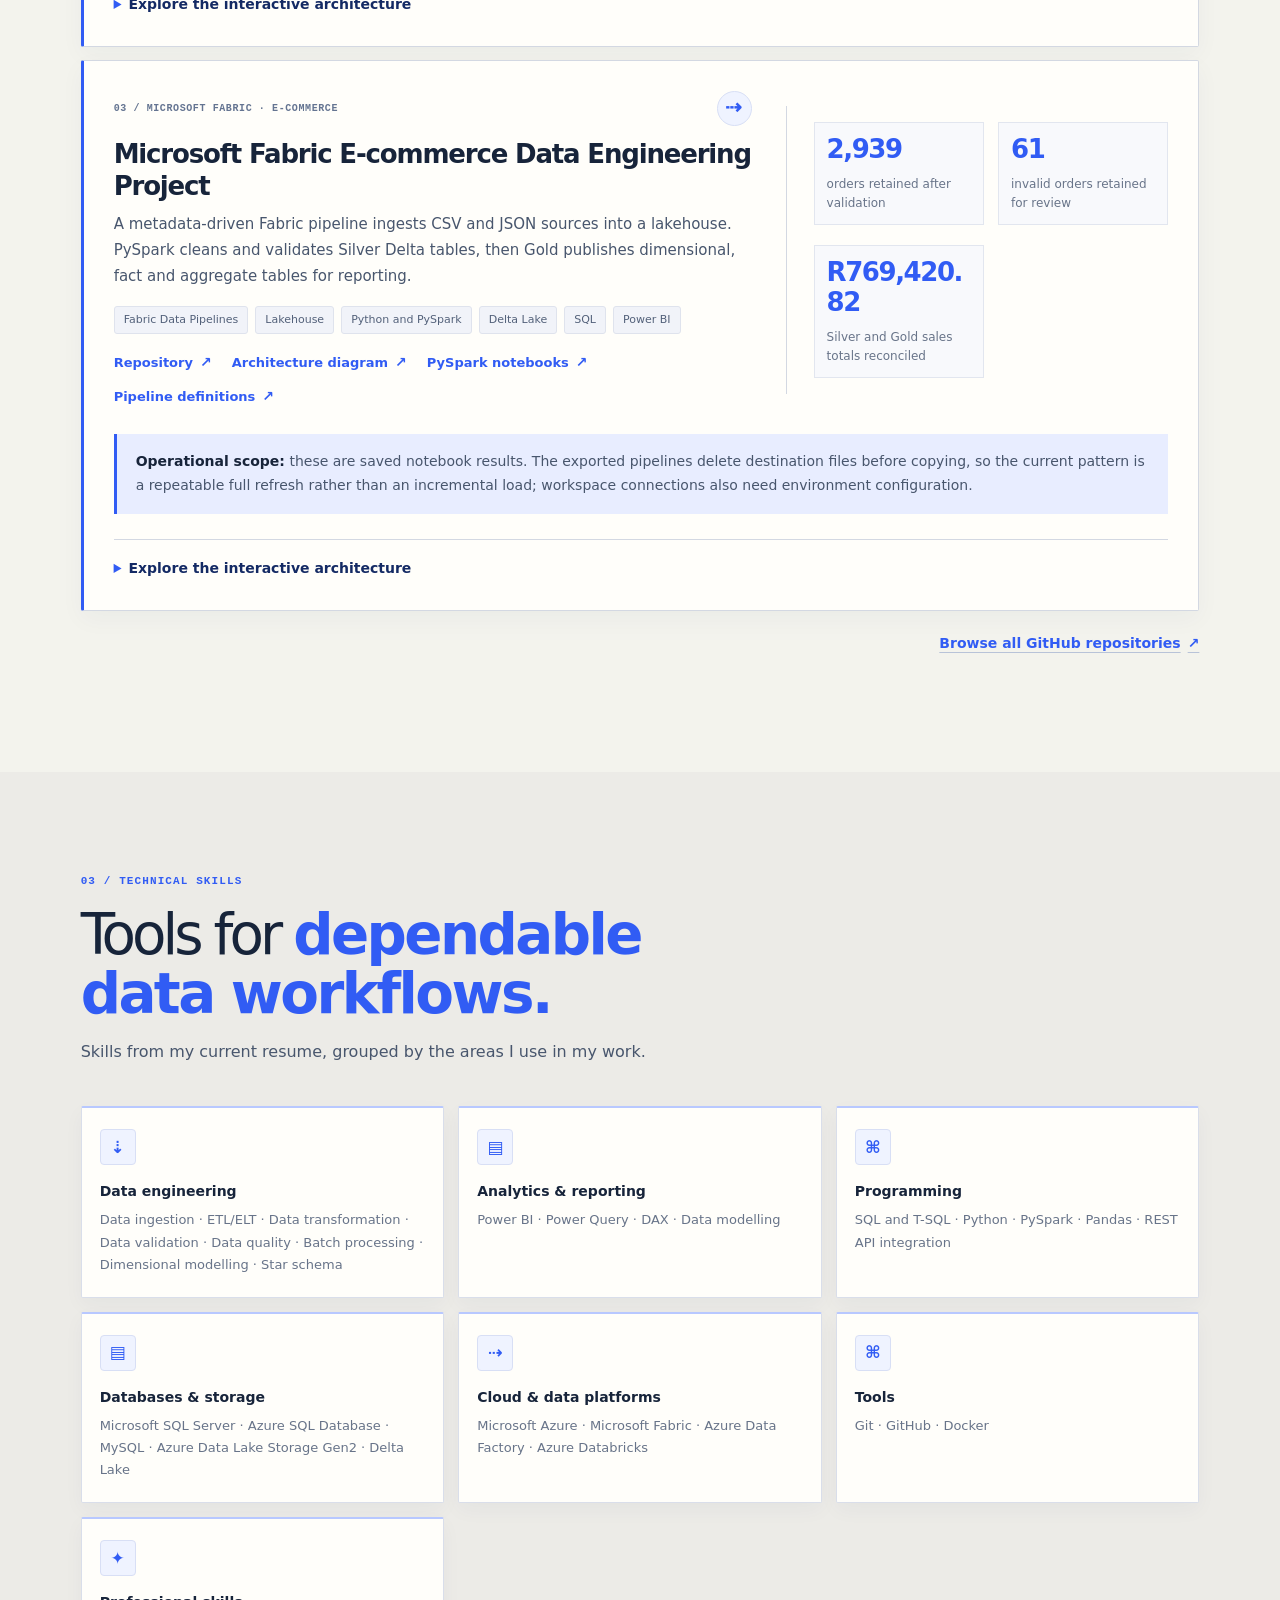
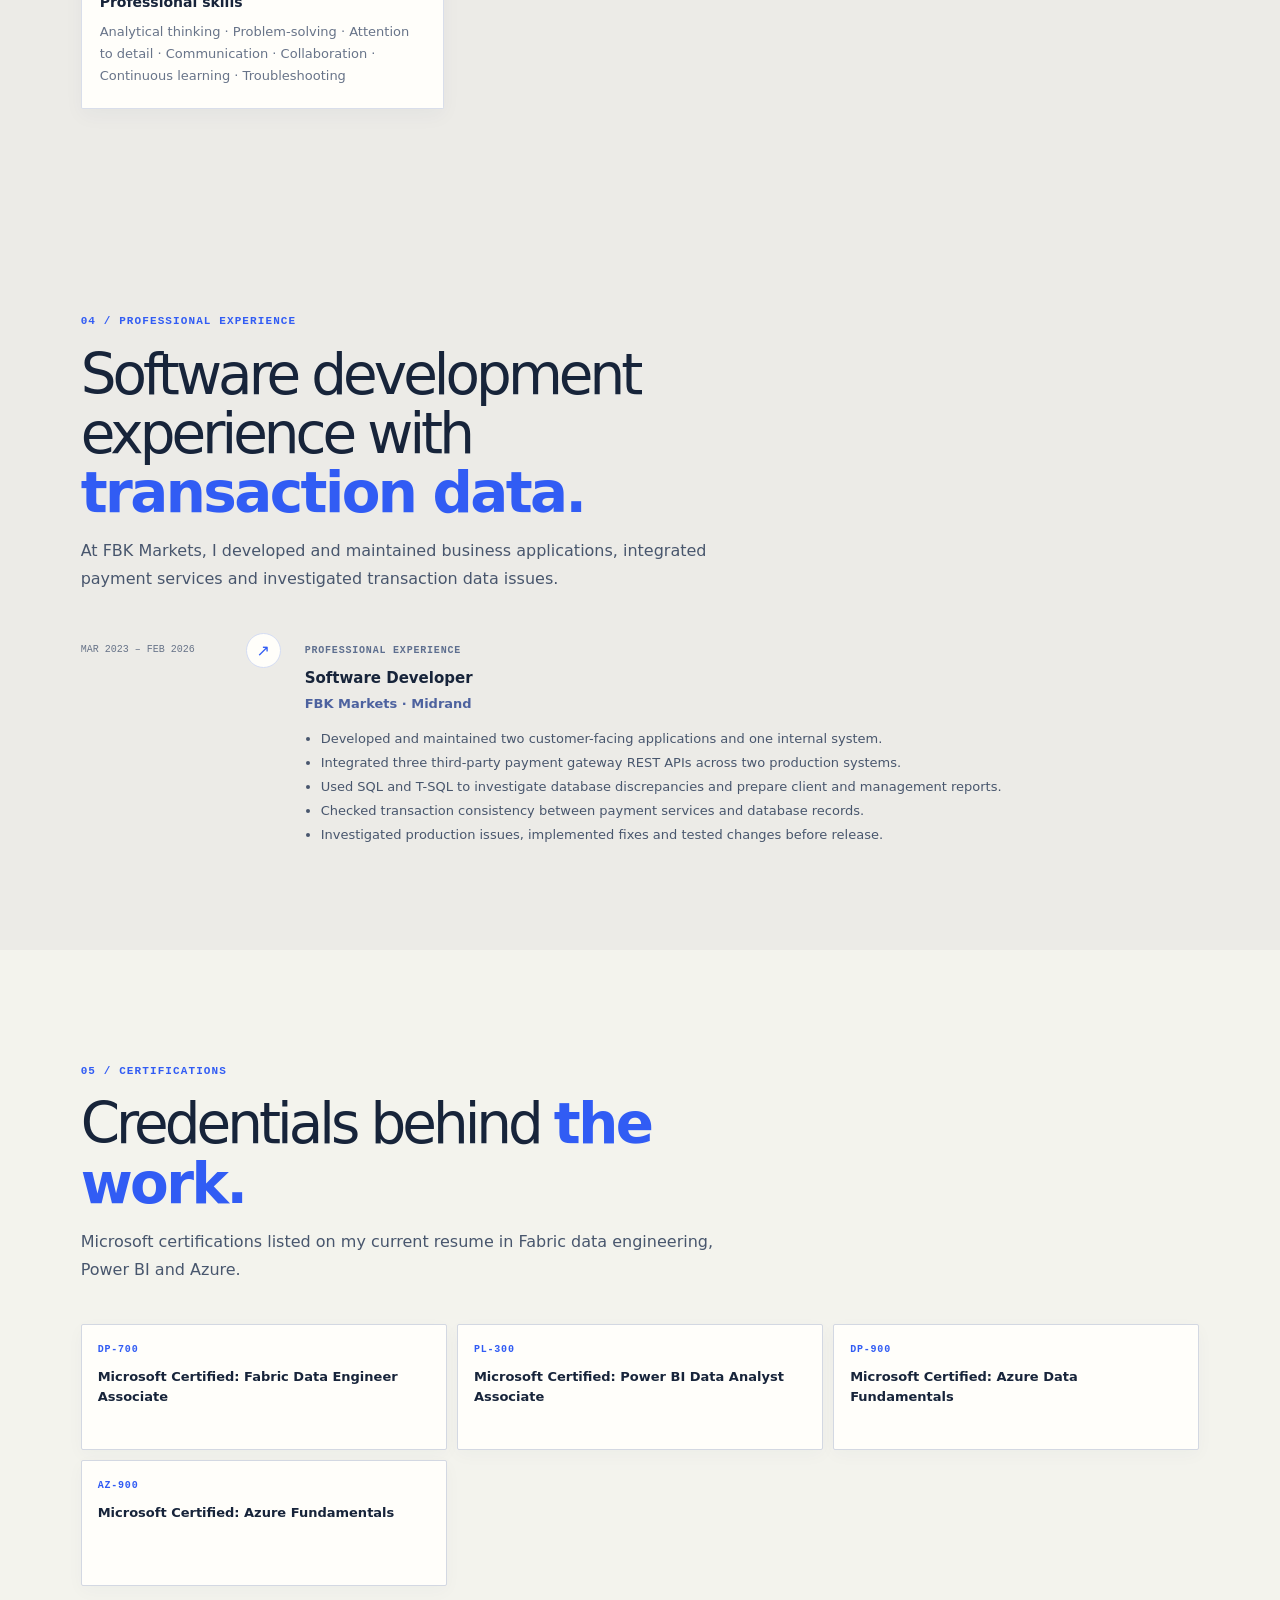
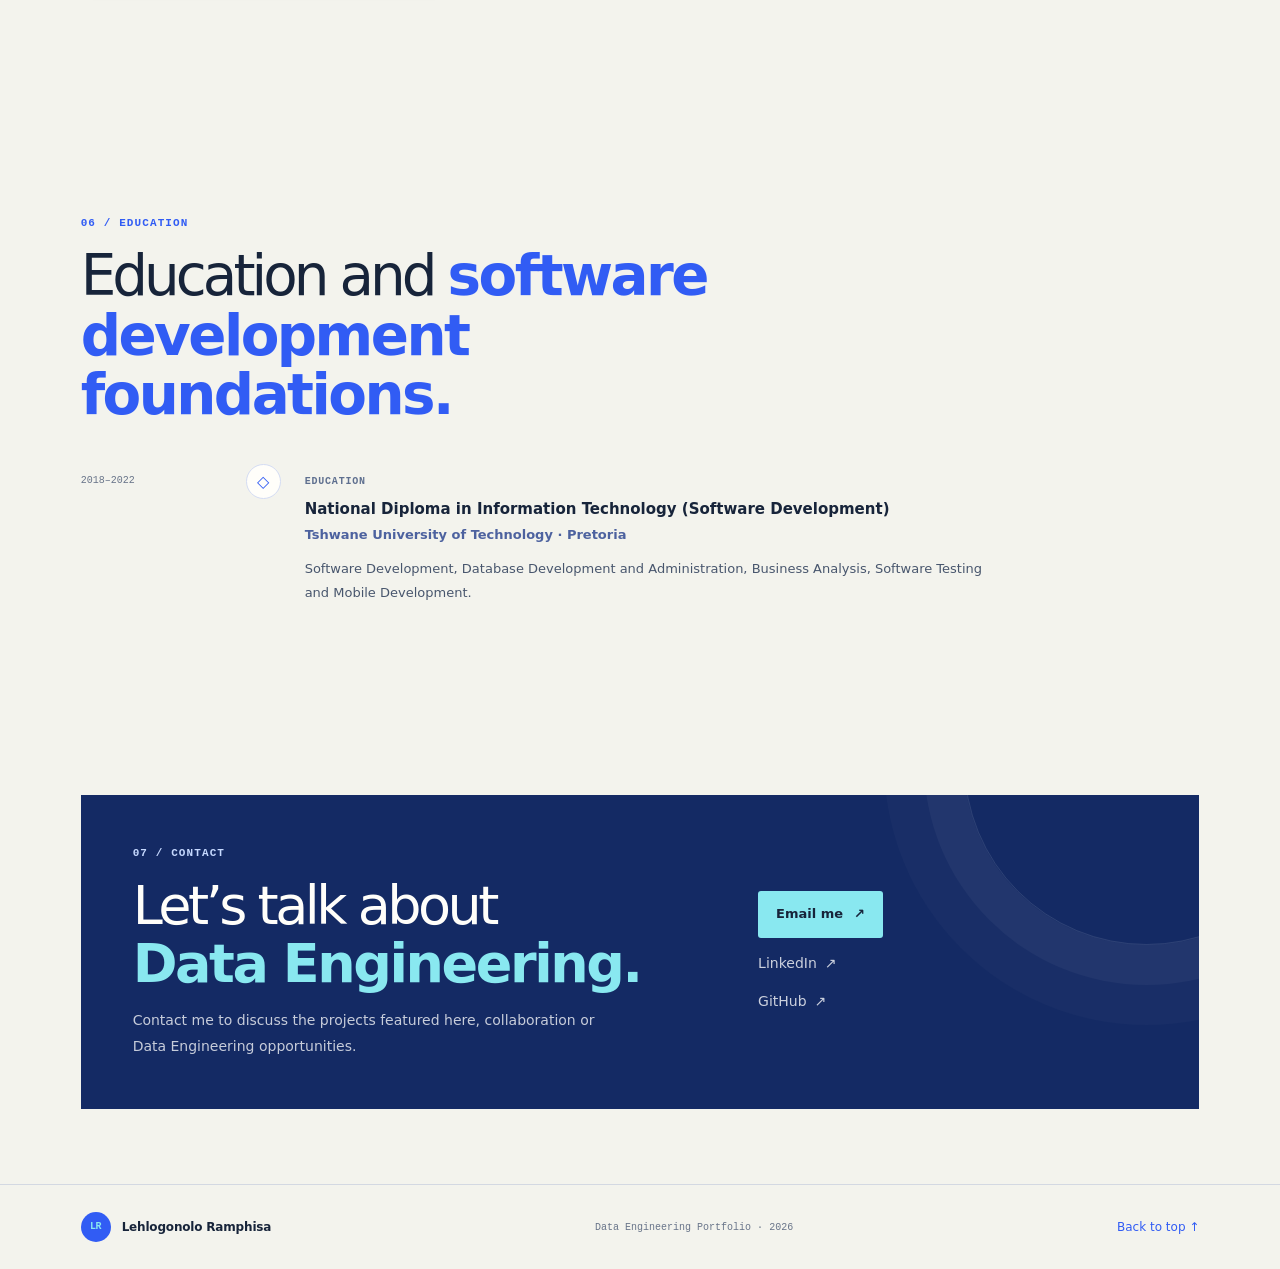
==== commit 7ed68d78: "Align portfolio with current CV projects" ====
--- a/index.html
+++ b/index.html
@@ -77,10 +77,11 @@
         </button>
         <nav class="nav-links" id="primary-navigation" aria-label="Primary navigation">
           <a href="#about">About</a>
+          <a href="#projects">Projects</a>
           <a href="#skills">Skills</a>
-          <a href="#projects">Projects</a>
           <a href="#experience">Experience</a>
           <a href="#certifications">Certifications</a>
+          <a href="#education">Education</a>
           <a href="#contact">Contact</a>
           <a class="nav-cta" href="#contact">Get in touch <span aria-hidden="true">↗</span></a>
         </nav>
@@ -91,7 +92,7 @@
           <div class="hero-copy">
             <div class="availability"><span class="availability-dot" aria-hidden="true"></span> OPEN TO AZURE + FABRIC DATA ENGINEER ROLES</div>
             <h1 id="hero-title">Building reliable data pipelines from <em>source to insight.</em></h1>
-            <p class="hero-description">I’m an IT professional with a National Diploma in Information Technology (Software Development) and three years of software development experience. I work with SQL databases, transaction data, REST API integrations, data validation and production troubleshooting. My projects use Microsoft Azure, Microsoft Fabric, Python, PySpark and SQL for data ingestion, transformation, data quality and dimensional modelling. I’m seeking a Junior Data Engineer role building reliable data solutions.</p>
+            <p class="hero-description">I’m an IT professional with a National Diploma in Information Technology and three years of software development experience. I’m moving into Data Engineering through practical projects in Microsoft Azure and Fabric.</p>
             <div class="hero-actions">
               <a class="button button-primary" href="#projects">Explore my work <span aria-hidden="true">↗</span></a>
               <a class="button button-secondary" href="Resume/Lehlogonolo%20Ramphisa_Resume.pdf" download="Lehlogonolo-Ramphisa-Data-Engineer-CV.pdf"><span aria-hidden="true">↓</span> Download CV</a>
@@ -132,45 +133,25 @@
           <div class="section-heading">
             <p class="eyebrow">01 / MY APPROACH</p>
             <h2 id="about-title">From software development <em>to data engineering.</em></h2>
-            <p class="section-intro">I bring a software development background in transaction data, SQL and API integrations to data engineering projects across Azure and Fabric.</p>
           </div>
           <div class="about-grid">
             <div class="about-copy">
-              <p>I have a National Diploma in Information Technology (Software Development) from Tshwane University of Technology and three years of professional experience as a Software Developer at FBK Markets, from March 2023 to February 2026.</p>
-              <p>In this role, I worked with SQL, relational databases, payment data and REST API integrations. My responsibilities included integrating third-party payment gateways, investigating transaction discrepancies, checking database records and writing SQL queries for reporting and data investigations.</p>
-              <p>I have since applied my software development and database experience to Data Engineering projects using Microsoft Azure, Microsoft Fabric, SQL, Python and PySpark. These projects include data ingestion, data transformation, data validation and dimensional modelling.</p>
-              <p>I’m pursuing Junior Data Engineer opportunities focused on Microsoft Azure and Fabric, with an interest in building reliable data pipelines and preparing accurate, structured data for reporting and analysis.</p>
+              <p>At FBK Markets, I worked with SQL databases, payment integrations and transaction data, investigating discrepancies and supporting accurate transaction records.</p>
+              <p>I now build Data Engineering projects in Azure and Fabric using SQL, Python and PySpark. They cover data ingestion, transformation, validation and dimensional modelling.</p>
             </div>
             <aside class="about-aside" aria-label="Profile summary">
-              <div class="aside-item"><span>EDUCATION</span><strong>National Diploma in IT</strong><small>Tshwane University of Technology · 2018–2022</small></div>
+              <div class="aside-item"><span>EXPERIENCE</span><strong>3 years as Software Developer</strong><small>FBK Markets · 2023–2026</small></div>
               <div class="aside-item"><span>CAREER FOCUS</span><strong>Azure &amp; Fabric Data Engineering</strong><small>Pipelines, SQL, transformation and quality</small></div>
               <div class="aside-item"><span>LOCATION</span><strong>South Africa</strong><small>Available for Data Engineer roles</small></div>
             </aside>
           </div>
         </section>
 
-        <section class="skills-section" id="skills" aria-labelledby="skills-title">
-          <div class="section-wrap content-section">
-            <div class="section-heading">
-              <p class="eyebrow">02 / TECHNICAL SKILLS</p>
-              <h2 id="skills-title">Tools for <em>dependable data workflows.</em></h2>
-              <p class="section-intro">Skills from my current resume, grouped by the areas I use in my work.</p>
-            </div>
-            <div class="skills-grid">
-              <article class="skill-card"><div class="skill-icon" aria-hidden="true">⇣</div><h3>Data engineering</h3><p>Data ingestion · ETL/ELT · Data transformation · Data validation · Data quality · Batch processing · Dimensional modelling · Star schema</p></article>
-              <article class="skill-card"><div class="skill-icon" aria-hidden="true">▤</div><h3>Analytics &amp; reporting</h3><p>Power BI · Power Query · DAX · Data modelling</p></article>
-              <article class="skill-card"><div class="skill-icon" aria-hidden="true">⌘</div><h3>Programming</h3><p>SQL and T-SQL · Python · PySpark · Pandas · REST API integration</p></article>
-              <article class="skill-card"><div class="skill-icon" aria-hidden="true">▤</div><h3>Databases &amp; storage</h3><p>Microsoft SQL Server · Azure SQL Database · MySQL · Azure Data Lake Storage Gen2 · Delta Lake</p></article>
-              <article class="skill-card"><div class="skill-icon" aria-hidden="true">⇢</div><h3>Cloud &amp; data platforms</h3><p>Microsoft Azure · Microsoft Fabric · Azure Data Factory · Azure Databricks</p></article>
-              <article class="skill-card"><div class="skill-icon" aria-hidden="true">⌘</div><h3>Tools</h3><p>Git · GitHub · Docker</p></article>
-              <article class="skill-card"><div class="skill-icon" aria-hidden="true">✦</div><h3>Professional skills</h3><p>Analytical thinking · Problem-solving · Attention to detail · Communication · Collaboration · Continuous learning · Troubleshooting</p></article>
-            </div>
-          </div>
-        </section>
+
 
         <section class="content-section section-wrap" id="projects" aria-labelledby="projects-title">
           <div class="section-heading">
-            <p class="eyebrow">03 / SELECTED PROJECTS</p>
+            <p class="eyebrow">02 / FEATURED PROJECTS</p>
             <h2 id="projects-title">End-to-end data engineering <em>in practice.</em></h2>
             <p class="section-intro">Follow the data journey from source and ingestion through transformation and quality checks to useful analytics.</p>
           </div>
@@ -178,14 +159,14 @@
             <article class="project-card" aria-labelledby="adventureworks-project-title">
               <div class="project-main">
                 <div class="project-meta"><span>01 / AZURE DATA ENGINEERING · ADVENTUREWORKS</span><span class="project-icon" aria-hidden="true">⇢</span></div>
-                <h3 id="adventureworks-project-title">On-Premises SQL-Server to Azure Data Engineering Pipeline</h3>
-                <p class="project-summary">The project used metadata-driven Azure Data Factory and a Self-hosted Integration Runtime to extract AdventureWorks2022 from local SQL Server into ADLS Gen2. Azure Databricks and PySpark cleaned Bronze data and wrote Silver Delta tables; the Gold layer contains fact and dimension tables for analysis.</p>
+                <h3 id="adventureworks-project-title">On-Premises SQL Server to Azure Data Engineering Pipeline</h3>
+                <p class="project-summary">The historical implementation used metadata-driven Azure Data Factory and a Self-hosted Integration Runtime to extract AdventureWorks2022 from local SQL Server into ADLS Gen2. Azure Databricks and PySpark transformed Bronze data into validated Silver Delta tables, then built Gold fact and dimension models for analysis.</p>
                 <ul class="tag-list" aria-label="Technologies used"><li>SQL Server 2022</li><li>Azure Data Factory</li><li>Self-hosted Integration Runtime</li><li>ADLS Gen2</li><li>Azure Databricks</li><li>PySpark</li><li>Delta Lake</li><li>Spark SQL</li></ul>
                 <div class="project-links" aria-label="Project resources">
-                  <a class="text-link" href="https://github.com/Lehlogonoloramphisa/Azure_Fabric_Migration_Project" target="_blank" rel="noopener noreferrer">Repository <span aria-hidden="true">↗</span></a>
-                  <a class="text-link" href="https://github.com/Lehlogonoloramphisa/Azure_Fabric_Migration_Project/blob/main/05_Documentation/Architecture/AdventureWorks_Azure_Data_Pipeline_Architecture.png" target="_blank" rel="noopener noreferrer">Architecture diagram <span aria-hidden="true">↗</span></a>
-                  <a class="text-link" href="https://github.com/Lehlogonoloramphisa/Azure_Fabric_Migration_Project/tree/main/05_Documentation" target="_blank" rel="noopener noreferrer">Project documentation <span aria-hidden="true">↗</span></a>
-                  <a class="text-link" href="https://github.com/Lehlogonoloramphisa/Azure_Fabric_Migration_Project/tree/main/05_Documentation/Testing_Results" target="_blank" rel="noopener noreferrer">Historical test results <span aria-hidden="true">↗</span></a>
+                  <a class="text-link" href="https://github.com/Lehlogonoloramphisa/On-Premises_SQL-Server_to_Azure-Data-Engineering_Pipeline" target="_blank" rel="noopener noreferrer">Repository <span aria-hidden="true">↗</span></a>
+                  <a class="text-link" href="https://github.com/Lehlogonoloramphisa/On-Premises_SQL-Server_to_Azure-Data-Engineering_Pipeline/blob/main/05_Documentation/Architecture/AdventureWorks_Azure_Data_Pipeline_Architecture.png" target="_blank" rel="noopener noreferrer">Architecture diagram <span aria-hidden="true">↗</span></a>
+                  <a class="text-link" href="https://github.com/Lehlogonoloramphisa/On-Premises_SQL-Server_to_Azure-Data-Engineering_Pipeline/tree/main/05_Documentation" target="_blank" rel="noopener noreferrer">Project documentation <span aria-hidden="true">↗</span></a>
+                  <a class="text-link" href="https://github.com/Lehlogonoloramphisa/On-Premises_SQL-Server_to_Azure-Data-Engineering_Pipeline/tree/main/05_Documentation/Testing_Results" target="_blank" rel="noopener noreferrer">Historical test results <span aria-hidden="true">↗</span></a>
                 </div>
               </div>
               <dl class="project-results">
@@ -193,7 +174,7 @@
                 <div class="result"><dt>173,106</dt><dd>rows in the recorded Silver baseline</dd></div>
                 <div class="result"><dt>5</dt><dd>documented Gold fact and dimension tables</dd></div>
               </dl>
-              <p class="project-evidence"><strong>Project status:</strong> Fabric migration is planned and has not started. Results are historical records; the repository documents watermark and audit-count limitations.</p>
+              <p class="project-evidence"><strong>Project status:</strong> Azure resources were removed after backup. These results are historical records, not a live cloud run; a Fabric migration is planned but has not started. The repository documents watermark and audit-count limitations.</p>
               <details class="project-details">
                 <summary>Explore the interactive architecture</summary>
                 <div class="architecture-diagram" data-architecture>
@@ -217,11 +198,11 @@
                 <p class="project-summary">Built a pipeline for a simulated South African insurance business, loading customer, vehicle, policy and claim data into Azure SQL Database with Python, pyodbc and T-SQL MERGE operations. Fabric Dataflow Gen2 ingests the source tables into a Lakehouse; PySpark cleans and validates Silver data before creating Gold fact and dimension tables for Power BI. Data quality checks identify missing, invalid and inconsistent records for review.</p>
                 <ul class="tag-list" aria-label="Technologies used"><li>Azure SQL Database</li><li>Python and pyodbc</li><li>T-SQL</li><li>Fabric Dataflow Gen2</li><li>PySpark</li><li>Delta Lake</li><li>Power BI</li></ul>
                 <div class="project-links" aria-label="Project resources">
-                  <a class="text-link" href="https://github.com/Lehlogonoloramphisa/Short-Term_Insurance_Data-Engineering" target="_blank" rel="noopener noreferrer">Repository <span aria-hidden="true">↗</span></a>
-                  <a class="text-link" href="https://github.com/Lehlogonoloramphisa/Short-Term_Insurance_Data-Engineering/blob/main/architecture/SureLink_Architecture.png" target="_blank" rel="noopener noreferrer">Architecture diagram <span aria-hidden="true">↗</span></a>
-                  <a class="text-link" href="https://github.com/Lehlogonoloramphisa/Short-Term_Insurance_Data-Engineering/tree/main/Documentation" target="_blank" rel="noopener noreferrer">Project documentation <span aria-hidden="true">↗</span></a>
-                  <a class="text-link" href="https://github.com/Lehlogonoloramphisa/Short-Term_Insurance_Data-Engineering/tree/main/notebooks" target="_blank" rel="noopener noreferrer">PySpark notebooks <span aria-hidden="true">↗</span></a>
-                  <a class="text-link" href="https://github.com/Lehlogonoloramphisa/Short-Term_Insurance_Data-Engineering/blob/main/Report/SureLink_Insurance_Claims_Dashboard.pdf" target="_blank" rel="noopener noreferrer">Power BI report <span aria-hidden="true">↗</span></a>
+                  <a class="text-link" href="https://github.com/Lehlogonoloramphisa/Surelink_Insurance_Data-Engineering" target="_blank" rel="noopener noreferrer">Repository <span aria-hidden="true">↗</span></a>
+                  <a class="text-link" href="https://github.com/Lehlogonoloramphisa/Surelink_Insurance_Data-Engineering/blob/main/architecture/SureLink_Architecture.png" target="_blank" rel="noopener noreferrer">Architecture diagram <span aria-hidden="true">↗</span></a>
+                  <a class="text-link" href="https://github.com/Lehlogonoloramphisa/Surelink_Insurance_Data-Engineering/tree/main/Documentation" target="_blank" rel="noopener noreferrer">Project documentation <span aria-hidden="true">↗</span></a>
+                  <a class="text-link" href="https://github.com/Lehlogonoloramphisa/Surelink_Insurance_Data-Engineering/tree/main/notebooks" target="_blank" rel="noopener noreferrer">PySpark notebooks <span aria-hidden="true">↗</span></a>
+                  <a class="text-link" href="https://github.com/Lehlogonoloramphisa/Surelink_Insurance_Data-Engineering/blob/main/Report/SureLink_Insurance_Claims_Dashboard.pdf" target="_blank" rel="noopener noreferrer">Power BI report <span aria-hidden="true">↗</span></a>
                 </div>
               </div>
               <dl class="project-results">
@@ -246,54 +227,18 @@
               </details>
             </article>
 
-            <article class="project-card" aria-labelledby="banking-project-title">
-              <div class="project-main">
-                <div class="project-meta"><span>03 / MICROSOFT FABRIC · FRAUD ANALYTICS</span><span class="project-icon" aria-hidden="true">◇</span></div>
-                <h3 id="banking-project-title">Banking Transaction Fraud Analytics</h3>
-                <p class="project-summary">A batch lakehouse project that processes the Berka Czech banking dataset and synthetic PaySim mobile-money data. A metadata-driven Fabric pipeline lands source files; PySpark standardizes and validates them; curated models support banking and fraud analysis. Fraud insights use the labels already present in PaySim; the project focuses on data engineering and reporting rather than training a predictive model.</p>
-                <ul class="tag-list" aria-label="Technologies used"><li>Fabric Data Factory</li><li>Fabric Lakehouse</li><li>PySpark</li><li>Delta Lake</li><li>SQL and DAX</li><li>Power BI</li></ul>
-                <div class="project-links" aria-label="Project resources">
-                  <a class="text-link" href="https://github.com/Lehlogonoloramphisa/Banking-Transaction-Fraud-Analytics" target="_blank" rel="noopener noreferrer">Repository <span aria-hidden="true">↗</span></a>
-                  <a class="text-link" href="https://github.com/Lehlogonoloramphisa/Banking-Transaction-Fraud-Analytics/tree/main/notebooks" target="_blank" rel="noopener noreferrer">PySpark notebooks <span aria-hidden="true">↗</span></a>
-                  <a class="text-link" href="https://github.com/Lehlogonoloramphisa/Banking-Transaction-Fraud-Analytics/tree/main/architecture" target="_blank" rel="noopener noreferrer">Architecture files <span aria-hidden="true">↗</span></a>
-                  <a class="text-link" href="https://github.com/Lehlogonoloramphisa/Banking-Transaction-Fraud-Analytics/tree/main/documentation" target="_blank" rel="noopener noreferrer">Project documentation <span aria-hidden="true">↗</span></a>
-                </div>
-              </div>
-              <dl class="project-results">
-                <div class="result"><dt>7.44M</dt><dd>records across both datasets</dd></div>
-                <div class="result"><dt>8,213</dt><dd>PaySim transactions labelled as fraudulent</dd></div>
-                <div class="result"><dt>0.129%</dt><dd>fraud rate in the PaySim dataset</dd></div>
-                <div class="result"><dt>9 / 7</dt><dd>Silver / Gold tables documented</dd></div>
-              </dl>
-              <p class="project-evidence"><strong>Quality and privacy:</strong> documented checks cover duplicates, required fields and eight Berka referential-integrity relationships; sensitive client birth-number data is removed before analytics. PaySim is synthetic.</p>
-              <details class="project-details">
-                <summary>Explore the interactive architecture</summary>
-                <div class="architecture-diagram" data-architecture>
-                  <ol class="architecture-flow" aria-label="Banking and fraud data flow">
-                    <li><button class="architecture-stage" type="button" aria-pressed="true" data-description="Berka Czech banking tables and synthetic PaySim mobile-money records enter as separate source datasets."><span class="architecture-index">01 · SOURCE</span><strong>Berka + PaySim</strong><small>Files and tables</small></button></li>
-                    <li><button class="architecture-stage" type="button" aria-pressed="false" data-description="A metadata-driven Fabric Data Factory pipeline assigns batch identifiers and records ingestion outcomes for traceability."><span class="architecture-index">02 · INGEST</span><strong>Fabric pipeline</strong><small>Batch ID + audit</small></button></li>
-                    <li><button class="architecture-stage" type="button" aria-pressed="false" data-description="Source files are landed in the Bronze Lakehouse so transformations can be rebuilt from the ingested inputs."><span class="architecture-index">03 · BRONZE</span><strong>Raw landing</strong><small>Original files</small></button></li>
-                    <li><button class="architecture-stage" type="button" aria-pressed="false" data-description="PySpark standardizes types and dates, handles missing values, checks duplicates and referential integrity, and removes sensitive birth-number data."><span class="architecture-index">04 · SILVER</span><strong>Validated Delta</strong><small>9 tables</small></button></li>
-                    <li><button class="architecture-stage" type="button" aria-pressed="false" data-description="Seven curated tables: dim_customer, dim_account, dim_district, dim_date, bridge_customer_account, fact_bank_transactions and fact_fraud_transactions."><span class="architecture-index">05 · GOLD</span><strong>Dimensional model</strong><small>7 tables</small></button></li>
-                    <li><button class="architecture-stage" type="button" aria-pressed="false" data-description="Power BI reports cover banking overview, fraud analytics, and data-model insights using the curated Gold layer."><span class="architecture-index">06 · CONSUME</span><strong>Power BI</strong><small>3 report pages</small></button></li>
-                  </ol>
-                  <div class="architecture-readout"><span class="readout-label">Selected stage</span><p class="architecture-detail" aria-live="polite">Berka Czech banking tables and synthetic PaySim mobile-money records enter as separate source datasets.</p></div>
-                </div>
-              </details>
-            </article>
 
             <article class="project-card" aria-labelledby="ecommerce-project-title">
               <div class="project-main">
-                <div class="project-meta"><span>04 / MICROSOFT FABRIC · E-COMMERCE</span><span class="project-icon" aria-hidden="true">⇢</span></div>
+                <div class="project-meta"><span>03 / MICROSOFT FABRIC · E-COMMERCE</span><span class="project-icon" aria-hidden="true">⇢</span></div>
                 <h3 id="ecommerce-project-title">Microsoft Fabric E-commerce Data Engineering Project</h3>
-                <p class="project-summary">A multi-source Fabric lakehouse that ingests CSV and JSON data, applies PySpark cleaning and relationship checks, and publishes dimensional, fact and aggregate Delta tables for reporting.</p>
+                <p class="project-summary">A metadata-driven Fabric pipeline ingests CSV and JSON sources into a lakehouse. PySpark cleans and validates Silver Delta tables, then Gold publishes dimensional, fact and aggregate tables for reporting.</p>
                 <ul class="tag-list" aria-label="Technologies used"><li>Fabric Data Pipelines</li><li>Lakehouse</li><li>Python and PySpark</li><li>Delta Lake</li><li>SQL</li><li>Power BI</li></ul>
                 <div class="project-links" aria-label="Project resources">
                   <a class="text-link" href="https://github.com/Lehlogonoloramphisa/Microsoft-Fabric-E-commerce_Data_Engineering" target="_blank" rel="noopener noreferrer">Repository <span aria-hidden="true">↗</span></a>
+                  <a class="text-link" href="https://github.com/Lehlogonoloramphisa/Microsoft-Fabric-E-commerce_Data_Engineering/blob/main/architecture/medallion-architecture.png" target="_blank" rel="noopener noreferrer">Architecture diagram <span aria-hidden="true">↗</span></a>
                   <a class="text-link" href="https://github.com/Lehlogonoloramphisa/Microsoft-Fabric-E-commerce_Data_Engineering/tree/main/notebooks" target="_blank" rel="noopener noreferrer">PySpark notebooks <span aria-hidden="true">↗</span></a>
-                  <a class="text-link" href="https://github.com/Lehlogonoloramphisa/Microsoft-Fabric-E-commerce_Data_Engineering/tree/main/SQL" target="_blank" rel="noopener noreferrer">SQL models <span aria-hidden="true">↗</span></a>
                   <a class="text-link" href="https://github.com/Lehlogonoloramphisa/Microsoft-Fabric-E-commerce_Data_Engineering/tree/main/pipelines" target="_blank" rel="noopener noreferrer">Pipeline definitions <span aria-hidden="true">↗</span></a>
-                  <a class="text-link" href="https://github.com/Lehlogonoloramphisa/Microsoft-Fabric-E-commerce_Data_Engineering/tree/main/documentation" target="_blank" rel="noopener noreferrer">Project documentation <span aria-hidden="true">↗</span></a>
                 </div>
               </div>
               <dl class="project-results">
@@ -322,24 +267,37 @@
           <a class="all-projects-link" href="https://github.com/Lehlogonoloramphisa?tab=repositories" target="_blank" rel="noopener noreferrer">Browse all GitHub repositories <span aria-hidden="true">↗</span></a>
         </section>
 
+        <section class="skills-section" id="skills" aria-labelledby="skills-title">
+          <div class="section-wrap content-section">
+            <div class="section-heading">
+              <p class="eyebrow">03 / TECHNICAL SKILLS</p>
+              <h2 id="skills-title">Tools for <em>dependable data workflows.</em></h2>
+              <p class="section-intro">Skills from my current resume, grouped by the areas I use in my work.</p>
+            </div>
+            <div class="skills-grid">
+              <article class="skill-card"><div class="skill-icon" aria-hidden="true">⇣</div><h3>Data engineering</h3><p>Data ingestion · ETL/ELT · Data transformation · Data validation · Data quality · Batch processing · Dimensional modelling · Star schema</p></article>
+              <article class="skill-card"><div class="skill-icon" aria-hidden="true">▤</div><h3>Analytics &amp; reporting</h3><p>Power BI · Power Query · DAX · Data modelling</p></article>
+              <article class="skill-card"><div class="skill-icon" aria-hidden="true">⌘</div><h3>Programming</h3><p>SQL and T-SQL · Python · PySpark · Pandas · REST API integration</p></article>
+              <article class="skill-card"><div class="skill-icon" aria-hidden="true">▤</div><h3>Databases &amp; storage</h3><p>Microsoft SQL Server · Azure SQL Database · MySQL · Azure Data Lake Storage Gen2 · Delta Lake</p></article>
+              <article class="skill-card"><div class="skill-icon" aria-hidden="true">⇢</div><h3>Cloud &amp; data platforms</h3><p>Microsoft Azure · Microsoft Fabric · Azure Data Factory · Azure Databricks</p></article>
+              <article class="skill-card"><div class="skill-icon" aria-hidden="true">⌘</div><h3>Tools</h3><p>Git · GitHub · Docker</p></article>
+              <article class="skill-card"><div class="skill-icon" aria-hidden="true">✦</div><h3>Professional skills</h3><p>Analytical thinking · Problem-solving · Attention to detail · Communication · Collaboration · Continuous learning · Troubleshooting</p></article>
+            </div>
+          </div>
+        </section>
+
         <section class="experience-section" id="experience" aria-labelledby="experience-title">
           <div class="section-wrap content-section">
             <div class="section-heading">
-              <p class="eyebrow">04 / PROFESSIONAL EXPERIENCE &amp; EDUCATION</p>
+              <p class="eyebrow">04 / PROFESSIONAL EXPERIENCE</p>
               <h2 id="experience-title">Software development experience with <em>transaction data.</em></h2>
-              <p class="section-intro">At FBK Markets, I contributed to two customer-facing applications and one internal system, working with payment integrations, transaction data and production databases.</p>
+              <p class="section-intro">At FBK Markets, I developed and maintained business applications, integrated payment services and investigated transaction data issues.</p>
             </div>
             <div class="timeline">
               <article class="timeline-entry">
                 <div class="timeline-date">MAR 2023 – FEB 2026</div><div class="timeline-marker" aria-hidden="true">↗</div>
                 <div class="timeline-content"><span class="entry-type">PROFESSIONAL EXPERIENCE</span><h3>Software Developer</h3><h4>FBK Markets · Midrand</h4>
-                  <ul><li>Contributed to the development and maintenance of 2 customer-facing business applications and 1 internal system, working with backend logic, relational databases and third-party integrations.</li><li>Integrated 3 third-party payment gateway REST APIs across 2 production systems, supporting automated payment processing and the accurate recording of client transaction data.</li><li>Investigated production database discrepancies, including missing transaction records, incorrect values and payment status updates, helping maintain accurate financial records.</li><li>Checked data consistency between application processes and database records, including whether create, update and delete operations were reflected correctly.</li><li>Wrote SQL queries to extract, filter and validate data for client reports and management summaries.</li><li>Optimised SQL queries for data investigations, reporting and database troubleshooting.</li><li>Investigated application defects, implemented fixes and tested changes before production releases.</li><li>Used Git and GitHub for version control and collaborated with management and team members to clarify requirements and resolve issues.</li></ul>
-                </div>
-              </article>
-              <article class="timeline-entry">
-                <div class="timeline-date">2018 – 2022</div><div class="timeline-marker" aria-hidden="true">◇</div>
-                <div class="timeline-content"><span class="entry-type">EDUCATION</span><h3>National Diploma in Information Technology</h3><h4>Tshwane University of Technology · Pretoria</h4>
-                  <p>Software Development, Database Development and Administration, Business Analysis, Software Testing and Mobile Development.</p>
+                  <ul><li>Developed and maintained two customer-facing applications and one internal system.</li><li>Integrated three third-party payment gateway REST APIs across two production systems.</li><li>Used SQL and T-SQL to investigate database discrepancies and prepare client and management reports.</li><li>Checked transaction consistency between payment services and database records.</li><li>Investigated production issues, implemented fixes and tested changes before release.</li></ul>
                 </div>
               </article>
             </div>
@@ -362,9 +320,24 @@
           </div>
         </section>
 
+        <section class="content-section section-wrap" id="education" aria-labelledby="education-title">
+          <div class="section-heading">
+            <p class="eyebrow">06 / EDUCATION</p>
+            <h2 id="education-title">Education and <em>software development foundations.</em></h2>
+          </div>
+          <div class="timeline">
+            <article class="timeline-entry">
+              <div class="timeline-date">2018–2022</div><div class="timeline-marker" aria-hidden="true">◇</div>
+              <div class="timeline-content"><span class="entry-type">EDUCATION</span><h3>National Diploma in Information Technology (Software Development)</h3><h4>Tshwane University of Technology · Pretoria</h4>
+                <p>Software Development, Database Development and Administration, Business Analysis, Software Testing and Mobile Development.</p>
+              </div>
+            </article>
+          </div>
+        </section>
+
         <section class="contact-section section-wrap" id="contact" aria-labelledby="contact-title">
           <div class="contact-panel">
-            <div><p class="eyebrow">06 / CONTACT</p><h2 id="contact-title">Let’s talk about<br /><em>Data Engineering.</em></h2><p class="contact-copy">I’m pursuing Data Engineer roles across Microsoft Azure and Fabric, where I can build pipelines, validate data and prepare reliable datasets for analytics.</p></div>
+            <div><p class="eyebrow">07 / CONTACT</p><h2 id="contact-title">Let’s talk about<br /><em>Data Engineering.</em></h2><p class="contact-copy">Contact me to discuss the projects featured here, collaboration or Data Engineering opportunities.</p></div>
             <div class="contact-actions"><a class="button button-light" href="mailto:lehlogonoloramphisa@outlook.com">Email me <span aria-hidden="true">↗</span></a><a href="https://www.linkedin.com/in/lehlogonolo-ramphisa-6612b829a" target="_blank" rel="noopener noreferrer">LinkedIn <span aria-hidden="true">↗</span></a><a href="https://github.com/Lehlogonoloramphisa" target="_blank" rel="noopener noreferrer">GitHub <span aria-hidden="true">↗</span></a></div>
           </div>
         </section>
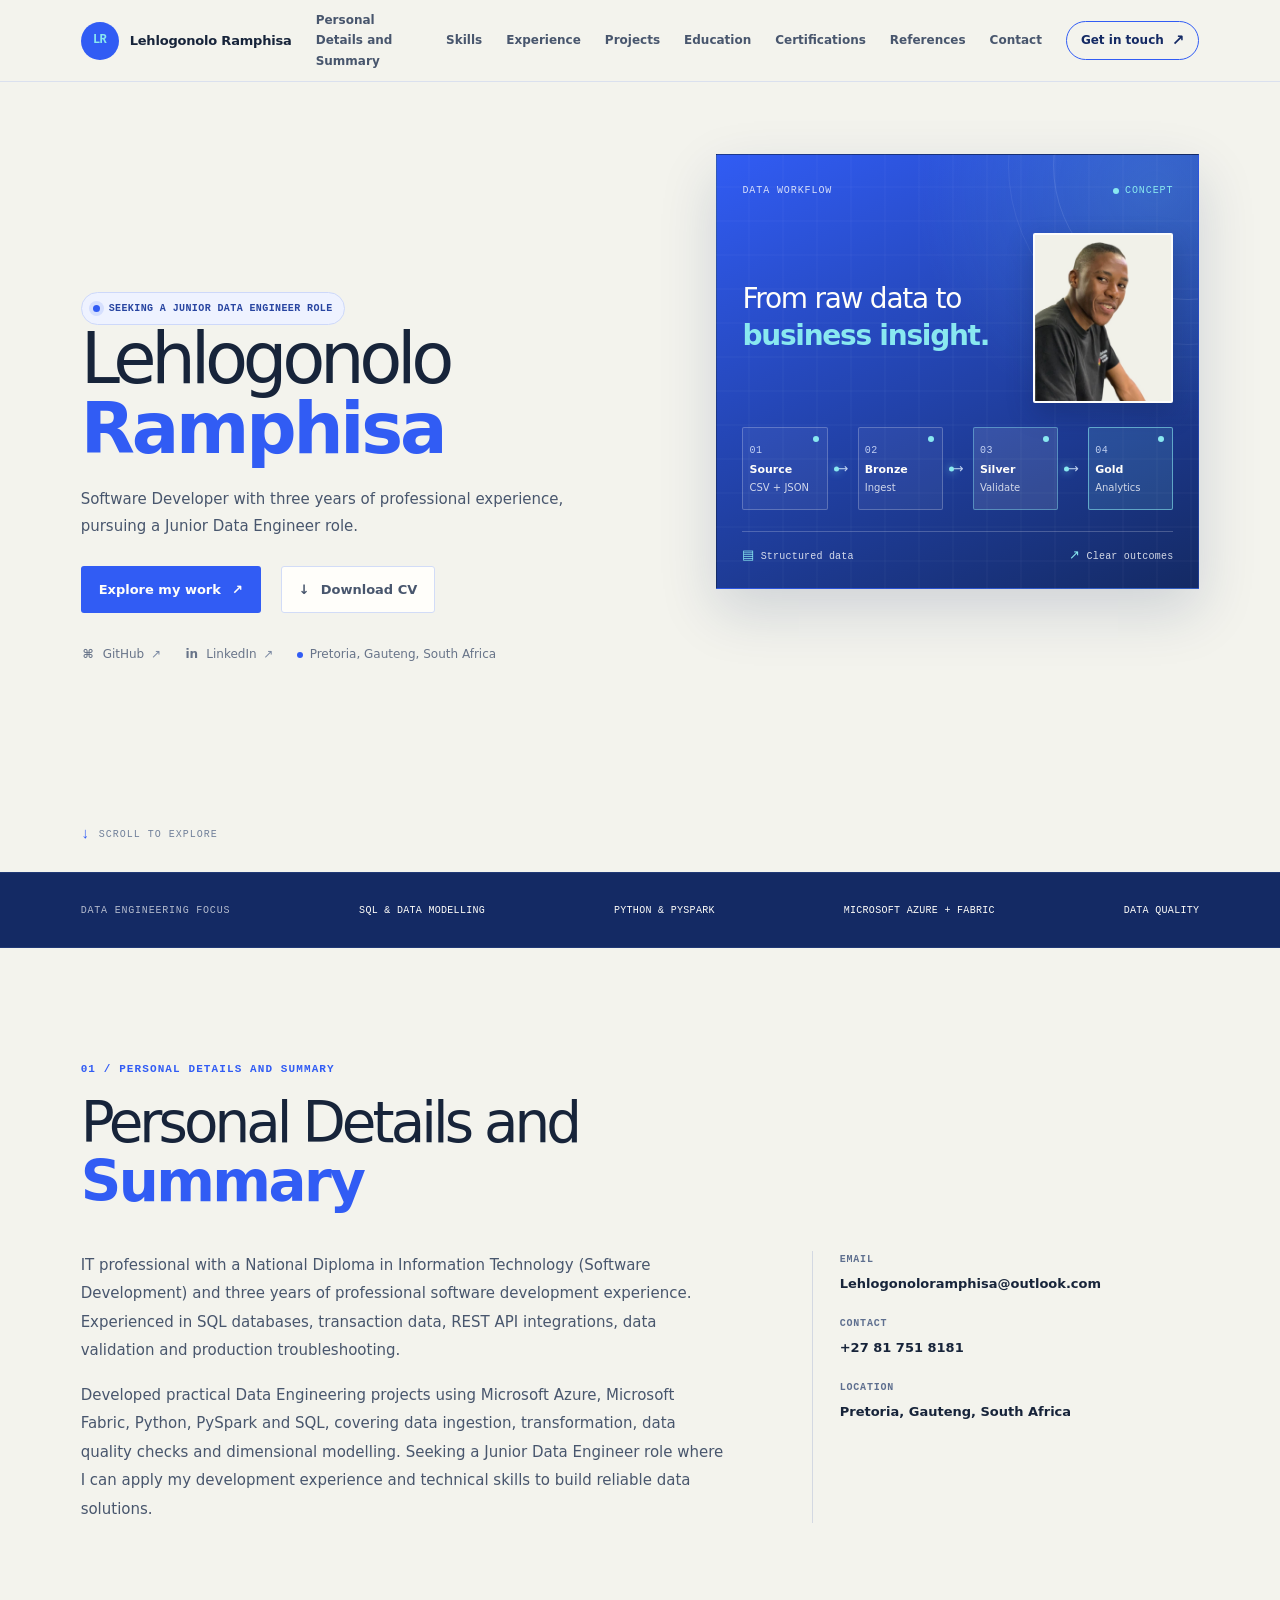
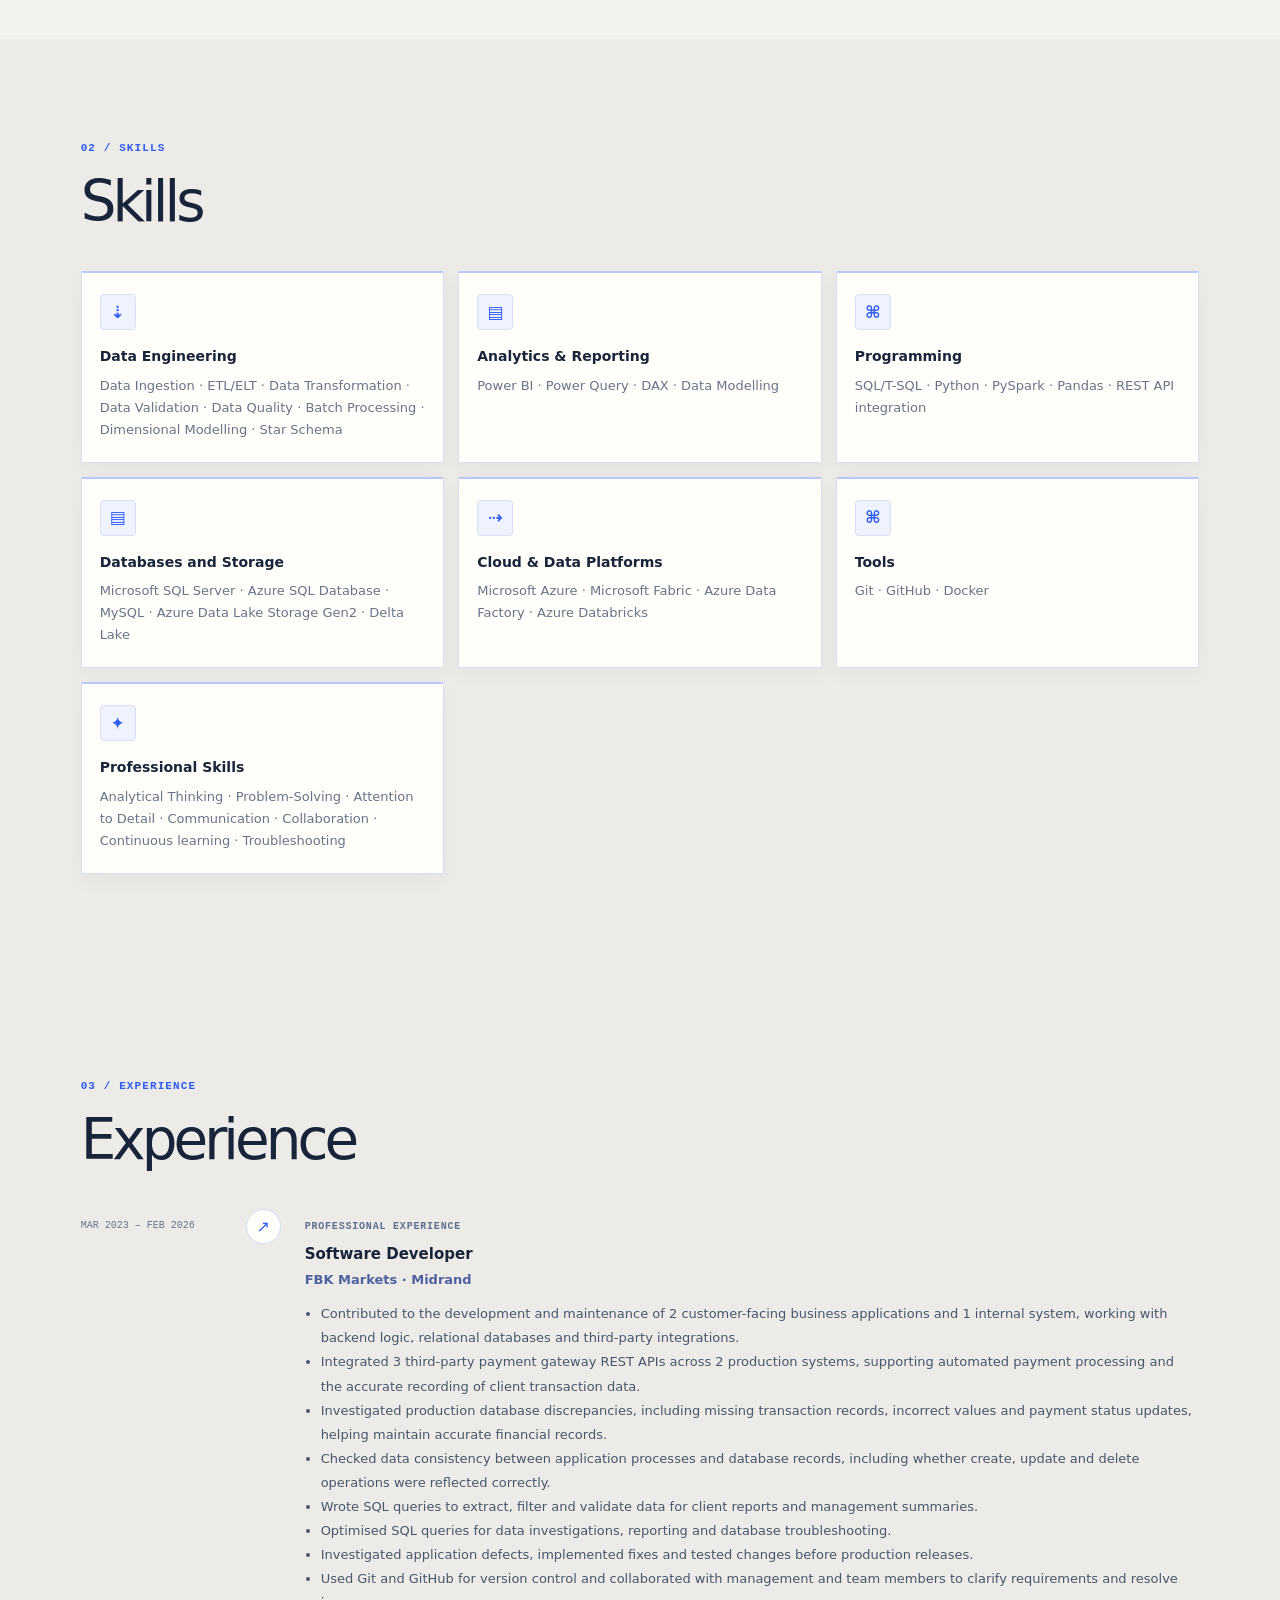
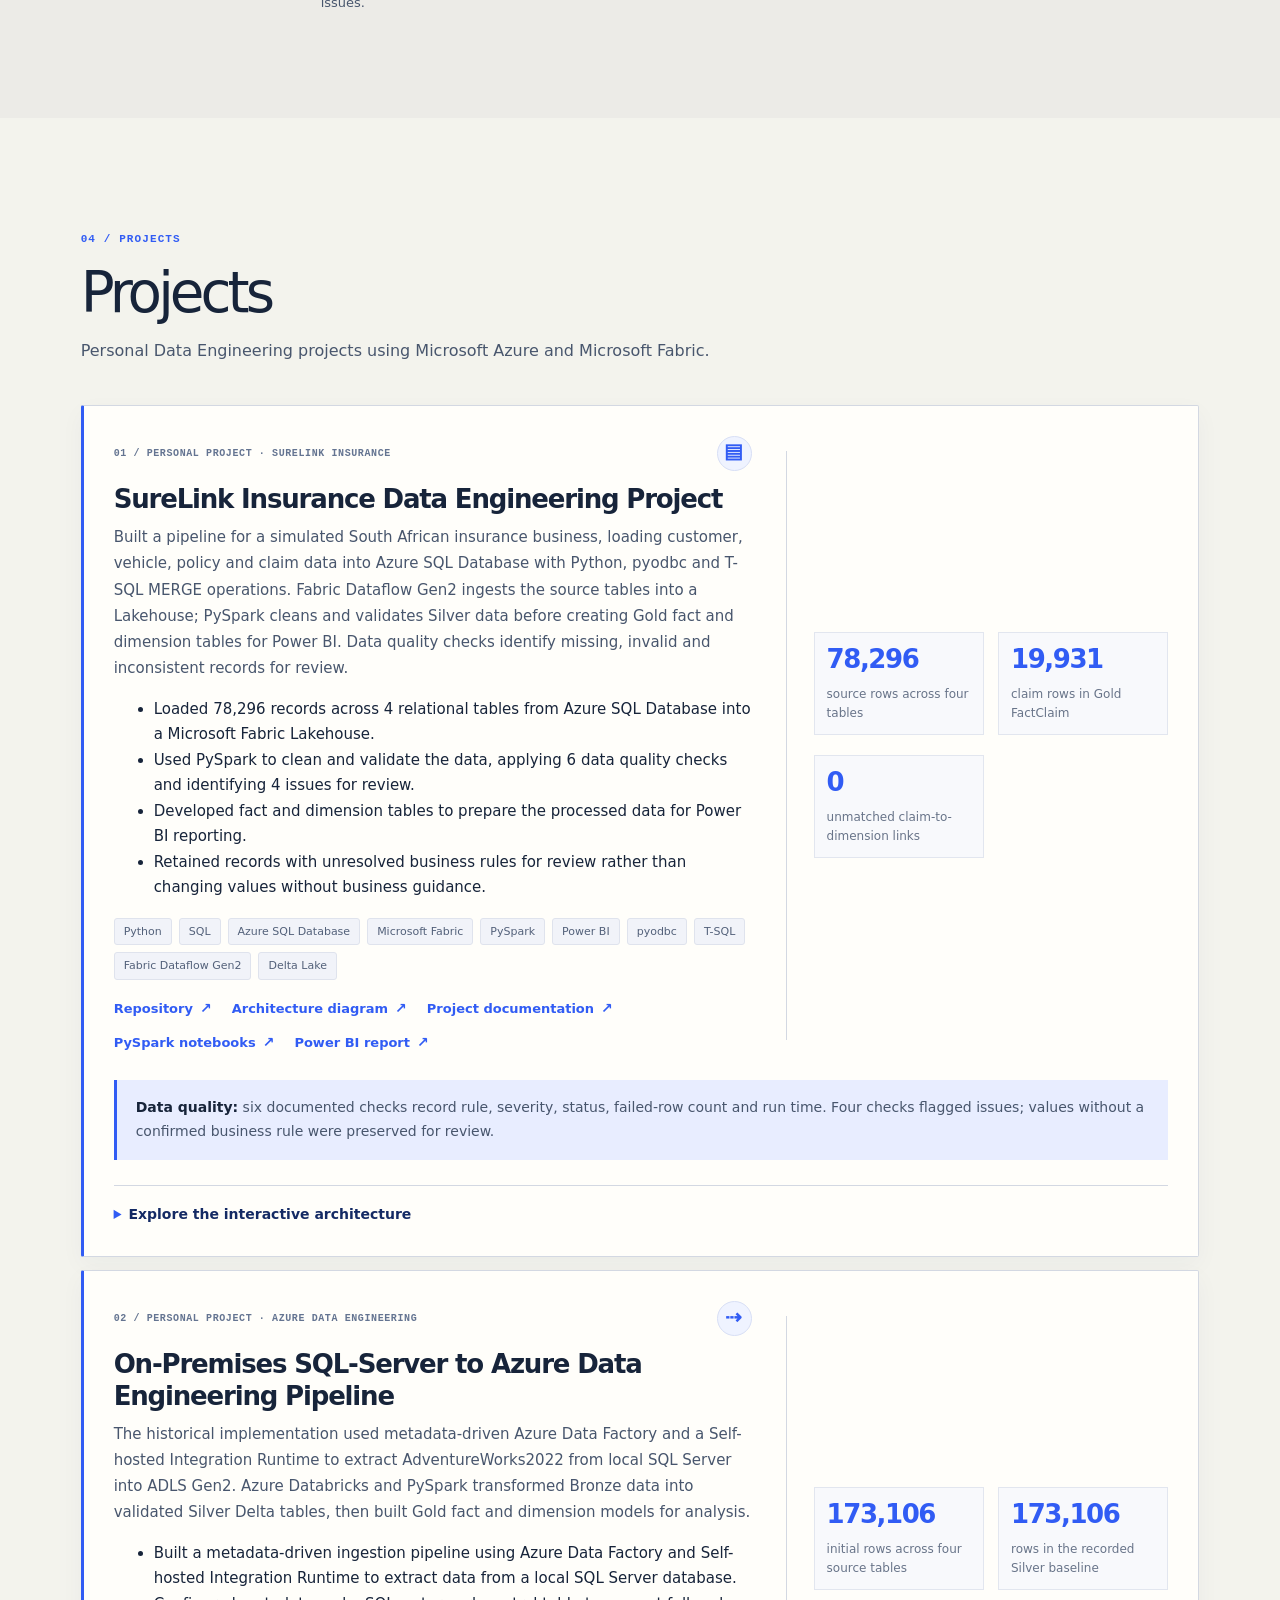
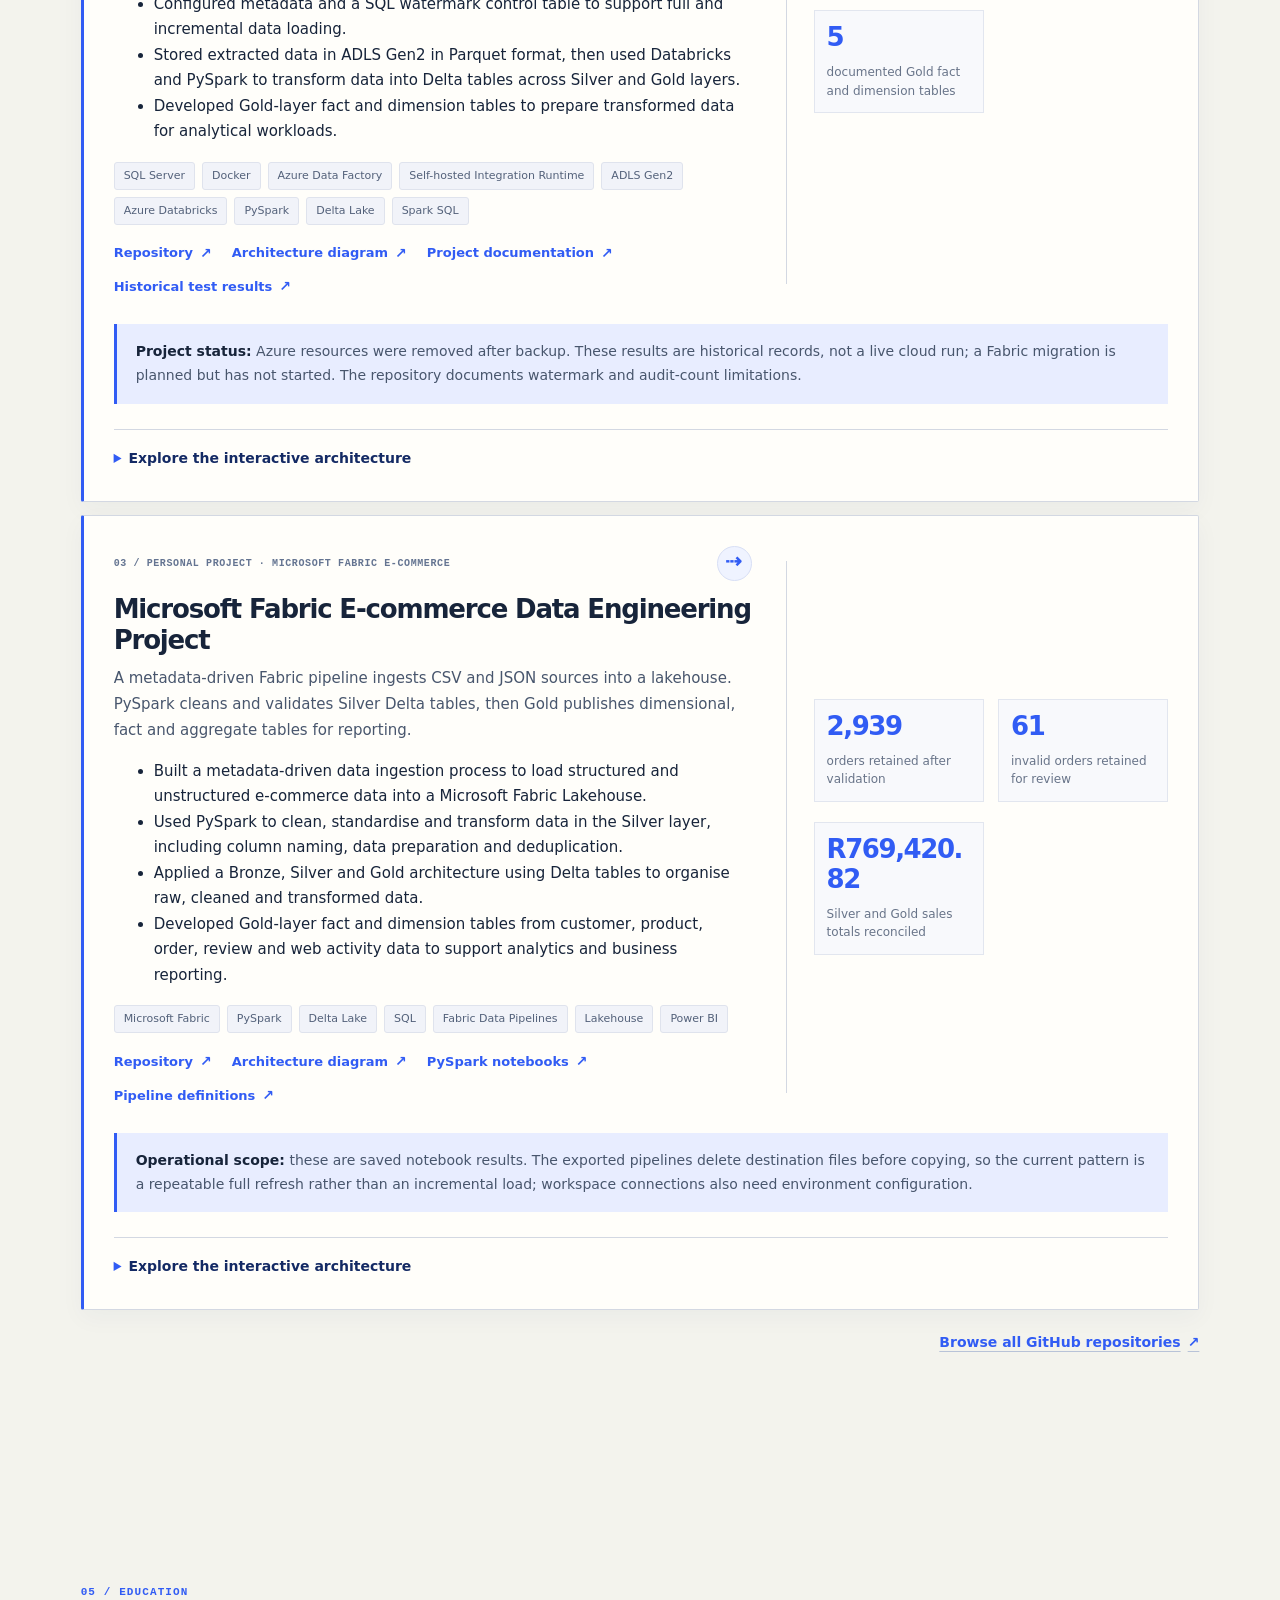
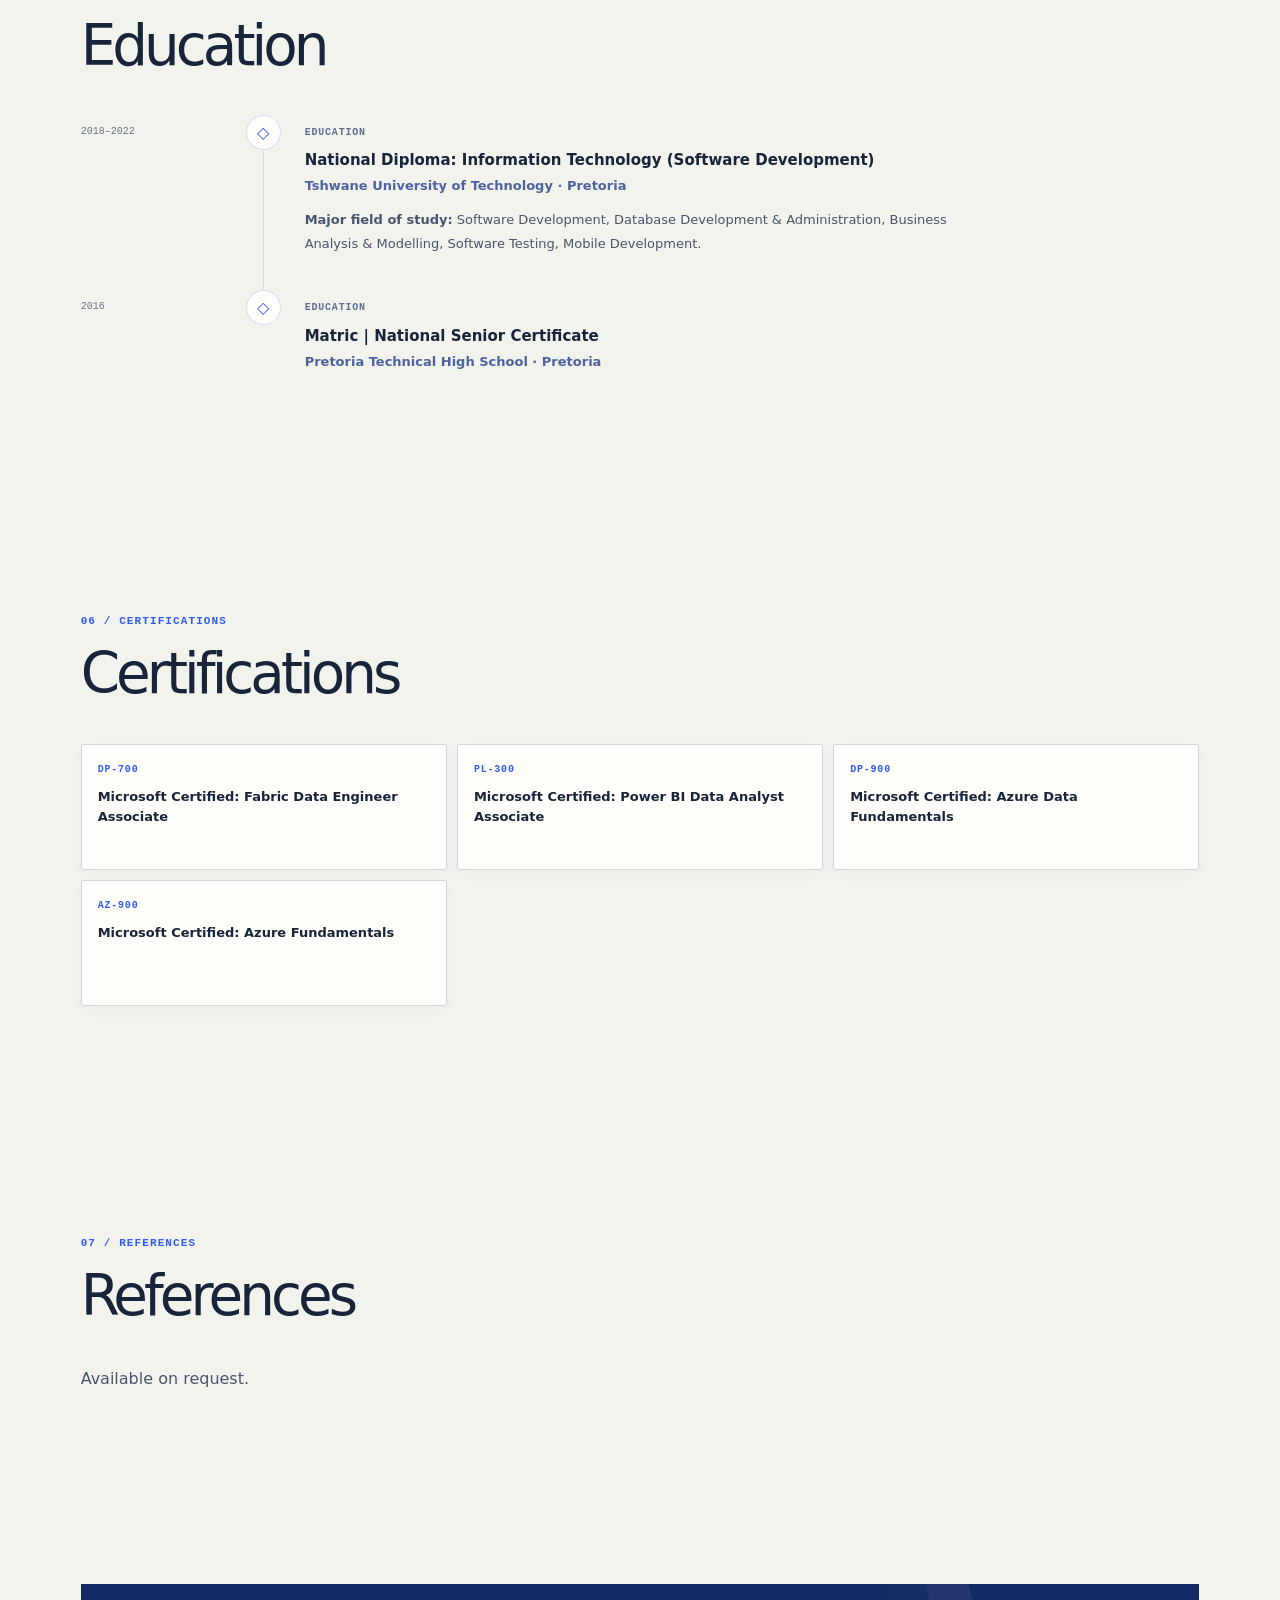
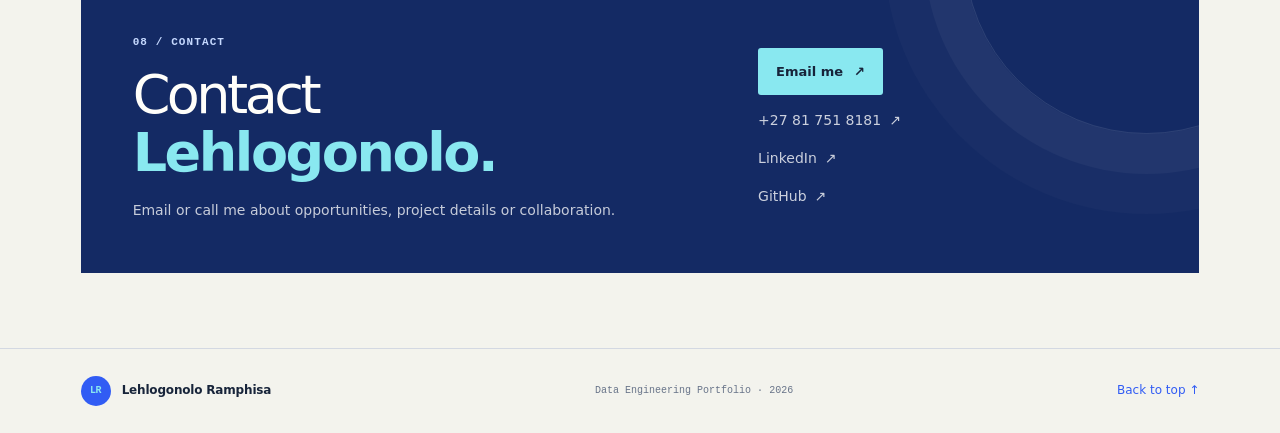
==== commit 5e922ccd: "Align portfolio sections and content with current CV" ====
--- a/index.html
+++ b/index.html
@@ -5,16 +5,16 @@
     <meta name="viewport" content="width=device-width, initial-scale=1" />
     <meta name="theme-color" content="#f3f3ed" />
     <meta name="author" content="Lehlogonolo Ramphisa" />
-    <meta name="description" content="IT professional with three years of software development experience and data engineering projects in Azure, Fabric, SQL, Python, PySpark and Power BI." />
+    <meta name="description" content="IT professional with a National Diploma in Information Technology (Software Development), three years of software development experience and practical Azure and Fabric projects." />
     <meta name="robots" content="index, follow, max-image-preview:large" />
     <meta property="og:type" content="website" />
     <meta property="og:locale" content="en_ZA" />
     <meta property="og:site_name" content="Lehlogonolo Ramphisa | Data Engineering" />
     <meta property="og:title" content="Lehlogonolo Ramphisa | Junior Data Engineer" />
-    <meta property="og:description" content="IT professional with three years of software development experience and practical Azure and Fabric data engineering projects." />
+    <meta property="og:description" content="IT professional with a National Diploma in Information Technology (Software Development), three years of software development experience and practical Azure and Fabric projects." />
     <meta name="twitter:card" content="summary" />
     <meta name="twitter:title" content="Lehlogonolo Ramphisa | Junior Data Engineer" />
-    <meta name="twitter:description" content="Three years of software development experience, with data engineering projects in Azure, Fabric, SQL, Python and PySpark." />
+    <meta name="twitter:description" content="Three years of software development experience, with practical data engineering projects in Azure and Fabric." />
     <title>Lehlogonolo Ramphisa | Junior Data Engineer</title>
     <link rel="icon" type="image/svg+xml" href="favicon.svg" />
     <link rel="preload" as="image" href="profile%20pictures/PP_1-optimized.jpg" fetchpriority="high" />
@@ -26,10 +26,10 @@
         "@type": "Person",
         "name": "Lehlogonolo Ramphisa",
         "jobTitle": "Junior Data Engineer candidate",
-        "description": "IT professional with a National Diploma in Information Technology and three years of software development experience, seeking a Junior Data Engineer role.",
+        "description": "IT professional with a National Diploma in Information Technology (Software Development) and three years of professional software development experience, seeking a Junior Data Engineer role through practical Azure and Fabric projects.",
         "sameAs": [
           "https://github.com/Lehlogonoloramphisa",
-          "https://www.linkedin.com/in/lehlogonolo-ramphisa-6612b829a"
+          "https://www.linkedin.com/in/lehlogonolo-ram"
         ],
         "knowsAbout": [
           "Microsoft Azure",
@@ -76,12 +76,13 @@
           <span></span><span></span>
         </button>
         <nav class="nav-links" id="primary-navigation" aria-label="Primary navigation">
-          <a href="#about">About</a>
-          <a href="#projects">Projects</a>
+          <a href="#about">Personal Details and Summary</a>
           <a href="#skills">Skills</a>
           <a href="#experience">Experience</a>
+          <a href="#projects">Projects</a>
+          <a href="#education">Education</a>
           <a href="#certifications">Certifications</a>
-          <a href="#education">Education</a>
+          <a href="#references">References</a>
           <a href="#contact">Contact</a>
           <a class="nav-cta" href="#contact">Get in touch <span aria-hidden="true">↗</span></a>
         </nav>
@@ -90,17 +91,17 @@
       <main id="main">
         <section class="hero section-wrap" id="home" aria-labelledby="hero-title">
           <div class="hero-copy">
-            <div class="availability"><span class="availability-dot" aria-hidden="true"></span> OPEN TO AZURE + FABRIC DATA ENGINEER ROLES</div>
-            <h1 id="hero-title">Building reliable data pipelines from <em>source to insight.</em></h1>
-            <p class="hero-description">I’m an IT professional with a National Diploma in Information Technology and three years of software development experience. I’m moving into Data Engineering through practical projects in Microsoft Azure and Fabric.</p>
+            <div class="availability"><span class="availability-dot" aria-hidden="true"></span> SEEKING A JUNIOR DATA ENGINEER ROLE</div>
+            <h1 id="hero-title">Lehlogonolo <em>Ramphisa</em></h1>
+            <p class="hero-description">Software Developer with three years of professional experience, pursuing a Junior Data Engineer role.</p>
             <div class="hero-actions">
               <a class="button button-primary" href="#projects">Explore my work <span aria-hidden="true">↗</span></a>
               <a class="button button-secondary" href="Resume/Lehlogonolo%20Ramphisa_Resume.pdf" download="Lehlogonolo-Ramphisa-Data-Engineer-CV.pdf"><span aria-hidden="true">↓</span> Download CV</a>
             </div>
             <div class="hero-links">
               <a href="https://github.com/Lehlogonoloramphisa" target="_blank" rel="noopener noreferrer"><span aria-hidden="true">⌘</span> GitHub <span class="external-mark" aria-hidden="true">↗</span></a>
-              <a href="https://www.linkedin.com/in/lehlogonolo-ramphisa-6612b829a" target="_blank" rel="noopener noreferrer"><span aria-hidden="true">in</span> LinkedIn <span class="external-mark" aria-hidden="true">↗</span></a>
-              <span><i class="location-dot" aria-hidden="true"></i> South Africa</span>
+              <a href="https://www.linkedin.com/in/lehlogonolo-ram" target="_blank" rel="noopener noreferrer"><span aria-hidden="true">in</span> LinkedIn <span class="external-mark" aria-hidden="true">↗</span></a>
+              <span><i class="location-dot" aria-hidden="true"></i> Pretoria, Gauteng, South Africa</span>
             </div>
           </div>
 
@@ -125,43 +126,120 @@
           <a class="scroll-cue" href="#about"><span aria-hidden="true">↓</span> SCROLL TO EXPLORE</a>
         </section>
 
-        <section class="trust-strip" aria-label="Data engineering focus">
+        <div class="trust-strip" role="group" aria-label="Data engineering focus">
           <div class="section-wrap trust-inner"><span>DATA ENGINEERING FOCUS</span><b>SQL &amp; DATA MODELLING</b><b>PYTHON &amp; PYSPARK</b><b>MICROSOFT AZURE + FABRIC</b><b>DATA QUALITY</b></div>
-        </section>
+        </div>
 
         <section class="content-section section-wrap" id="about" aria-labelledby="about-title">
           <div class="section-heading">
-            <p class="eyebrow">01 / MY APPROACH</p>
-            <h2 id="about-title">From software development <em>to data engineering.</em></h2>
+            <p class="eyebrow">01 / PERSONAL DETAILS AND SUMMARY</p>
+            <h2 id="about-title">Personal Details and <em>Summary</em></h2>
           </div>
           <div class="about-grid">
             <div class="about-copy">
-              <p>At FBK Markets, I worked with SQL databases, payment integrations and transaction data, investigating discrepancies and supporting accurate transaction records.</p>
-              <p>I now build Data Engineering projects in Azure and Fabric using SQL, Python and PySpark. They cover data ingestion, transformation, validation and dimensional modelling.</p>
+              <p>IT professional with a National Diploma in Information Technology (Software Development) and three years of professional software development experience. Experienced in SQL databases, transaction data, REST API integrations, data validation and production troubleshooting.</p>
+              <p>Developed practical Data Engineering projects using Microsoft Azure, Microsoft Fabric, Python, PySpark and SQL, covering data ingestion, transformation, data quality checks and dimensional modelling. Seeking a Junior Data Engineer role where I can apply my development experience and technical skills to build reliable data solutions.</p>
             </div>
             <aside class="about-aside" aria-label="Profile summary">
-              <div class="aside-item"><span>EXPERIENCE</span><strong>3 years as Software Developer</strong><small>FBK Markets · 2023–2026</small></div>
-              <div class="aside-item"><span>CAREER FOCUS</span><strong>Azure &amp; Fabric Data Engineering</strong><small>Pipelines, SQL, transformation and quality</small></div>
-              <div class="aside-item"><span>LOCATION</span><strong>South Africa</strong><small>Available for Data Engineer roles</small></div>
+              <div class="aside-item"><span>EMAIL</span><strong>Lehlogonoloramphisa@outlook.com</strong></div>
+              <div class="aside-item"><span>CONTACT</span><strong>+27 81 751 8181</strong></div>
+              <div class="aside-item"><span>LOCATION</span><strong>Pretoria, Gauteng, South Africa</strong></div>
             </aside>
           </div>
         </section>
 
 
+
+
+
+
+
+        <section class="skills-section" id="skills" aria-labelledby="skills-title">
+          <div class="section-wrap content-section">
+            <div class="section-heading">
+              <p class="eyebrow">02 / SKILLS</p>
+              <h2 id="skills-title">Skills</h2>
+            </div>
+            <div class="skills-grid">
+              <article class="skill-card"><div class="skill-icon" aria-hidden="true">⇣</div><h3>Data Engineering</h3><p>Data Ingestion · ETL/ELT · Data Transformation · Data Validation · Data Quality · Batch Processing · Dimensional Modelling · Star Schema</p></article>
+              <article class="skill-card"><div class="skill-icon" aria-hidden="true">▤</div><h3>Analytics &amp; Reporting</h3><p>Power BI · Power Query · DAX · Data Modelling</p></article>
+              <article class="skill-card"><div class="skill-icon" aria-hidden="true">⌘</div><h3>Programming</h3><p>SQL/T-SQL · Python · PySpark · Pandas · REST API integration</p></article>
+              <article class="skill-card"><div class="skill-icon" aria-hidden="true">▤</div><h3>Databases and Storage</h3><p>Microsoft SQL Server · Azure SQL Database · MySQL · Azure Data Lake Storage Gen2 · Delta Lake</p></article>
+              <article class="skill-card"><div class="skill-icon" aria-hidden="true">⇢</div><h3>Cloud &amp; Data Platforms</h3><p>Microsoft Azure · Microsoft Fabric · Azure Data Factory · Azure Databricks</p></article>
+              <article class="skill-card"><div class="skill-icon" aria-hidden="true">⌘</div><h3>Tools</h3><p>Git · GitHub · Docker</p></article>
+              <article class="skill-card"><div class="skill-icon" aria-hidden="true">✦</div><h3>Professional Skills</h3><p>Analytical Thinking · Problem-Solving · Attention to Detail · Communication · Collaboration · Continuous learning · Troubleshooting</p></article>
+            </div>
+          </div>
+        </section>
+
+        <section class="experience-section" id="experience" aria-labelledby="experience-title">
+          <div class="section-wrap content-section">
+            <div class="section-heading">
+              <p class="eyebrow">03 / EXPERIENCE</p>
+              <h2 id="experience-title">Experience</h2>
+            </div>
+            <div class="timeline">
+              <article class="timeline-entry">
+                <div class="timeline-date">MAR 2023 – FEB 2026</div><div class="timeline-marker" aria-hidden="true">↗</div>
+                <div class="timeline-content"><span class="entry-type">PROFESSIONAL EXPERIENCE</span><h3>Software Developer</h3><h4>FBK Markets · Midrand</h4>
+                  <ul><li>Contributed to the development and maintenance of 2 customer-facing business applications and 1 internal system, working with backend logic, relational databases and third-party integrations.</li><li>Integrated 3 third-party payment gateway REST APIs across 2 production systems, supporting automated payment processing and the accurate recording of client transaction data.</li><li>Investigated production database discrepancies, including missing transaction records, incorrect values and payment status updates, helping maintain accurate financial records.</li><li>Checked data consistency between application processes and database records, including whether create, update and delete operations were reflected correctly.</li><li>Wrote SQL queries to extract, filter and validate data for client reports and management summaries.</li><li>Optimised SQL queries for data investigations, reporting and database troubleshooting.</li><li>Investigated application defects, implemented fixes and tested changes before production releases.</li><li>Used Git and GitHub for version control and collaborated with management and team members to clarify requirements and resolve issues.</li></ul>
+                </div>
+              </article>
+            </div>
+          </div>
+        </section>
 
         <section class="content-section section-wrap" id="projects" aria-labelledby="projects-title">
           <div class="section-heading">
-            <p class="eyebrow">02 / FEATURED PROJECTS</p>
-            <h2 id="projects-title">End-to-end data engineering <em>in practice.</em></h2>
-            <p class="section-intro">Follow the data journey from source and ingestion through transformation and quality checks to useful analytics.</p>
+            <p class="eyebrow">04 / PROJECTS</p>
+            <h2 id="projects-title">Projects</h2>
+            <p class="section-intro">Personal Data Engineering projects using Microsoft Azure and Microsoft Fabric.</p>
           </div>
           <div class="projects-list">
+            <article class="project-card" aria-labelledby="insurance-project-title">
+              <div class="project-main">
+                <div class="project-meta"><span>01 / PERSONAL PROJECT · SURELINK INSURANCE</span><span class="project-icon" aria-hidden="true">▤</span></div>
+                <h3 id="insurance-project-title">SureLink Insurance Data Engineering Project</h3>
+                <p class="project-summary">Built a pipeline for a simulated South African insurance business, loading customer, vehicle, policy and claim data into Azure SQL Database with Python, pyodbc and T-SQL MERGE operations. Fabric Dataflow Gen2 ingests the source tables into a Lakehouse; PySpark cleans and validates Silver data before creating Gold fact and dimension tables for Power BI. Data quality checks identify missing, invalid and inconsistent records for review.</p>
+                <ul class="project-work-list" aria-label="CV project responsibilities"><li>Loaded 78,296 records across 4 relational tables from Azure SQL Database into a Microsoft Fabric Lakehouse.</li><li>Used PySpark to clean and validate the data, applying 6 data quality checks and identifying 4 issues for review.</li><li>Developed fact and dimension tables to prepare the processed data for Power BI reporting.</li><li>Retained records with unresolved business rules for review rather than changing values without business guidance.</li></ul>
+                <ul class="tag-list" aria-label="Technologies used"><li>Python</li><li>SQL</li><li>Azure SQL Database</li><li>Microsoft Fabric</li><li>PySpark</li><li>Power BI</li><li>pyodbc</li><li>T-SQL</li><li>Fabric Dataflow Gen2</li><li>Delta Lake</li></ul>
+                <div class="project-links" aria-label="Project resources">
+                  <a class="text-link" href="https://github.com/Lehlogonoloramphisa/Surelink_Insurance_Data-Engineering" target="_blank" rel="noopener noreferrer">Repository <span aria-hidden="true">↗</span></a>
+                  <a class="text-link" href="https://github.com/Lehlogonoloramphisa/Surelink_Insurance_Data-Engineering/blob/main/architecture/SureLink_Architecture.png" target="_blank" rel="noopener noreferrer">Architecture diagram <span aria-hidden="true">↗</span></a>
+                  <a class="text-link" href="https://github.com/Lehlogonoloramphisa/Surelink_Insurance_Data-Engineering/tree/main/Documentation" target="_blank" rel="noopener noreferrer">Project documentation <span aria-hidden="true">↗</span></a>
+                  <a class="text-link" href="https://github.com/Lehlogonoloramphisa/Surelink_Insurance_Data-Engineering/tree/main/notebooks" target="_blank" rel="noopener noreferrer">PySpark notebooks <span aria-hidden="true">↗</span></a>
+                  <a class="text-link" href="https://github.com/Lehlogonoloramphisa/Surelink_Insurance_Data-Engineering/blob/main/Report/SureLink_Insurance_Claims_Dashboard.pdf" target="_blank" rel="noopener noreferrer">Power BI report <span aria-hidden="true">↗</span></a>
+                </div>
+              </div>
+              <dl class="project-results">
+                <div class="result"><dt>78,296</dt><dd>source rows across four tables</dd></div>
+                <div class="result"><dt>19,931</dt><dd>claim rows in Gold FactClaim</dd></div>
+                <div class="result"><dt>0</dt><dd>unmatched claim-to-dimension links</dd></div>
+              </dl>
+              <p class="project-evidence"><strong>Data quality:</strong> six documented checks record rule, severity, status, failed-row count and run time. Four checks flagged issues; values without a confirmed business rule were preserved for review.</p>
+              <details class="project-details">
+                <summary>Explore the interactive architecture</summary>
+                <div class="architecture-diagram" data-architecture>
+                  <ol class="architecture-flow" aria-label="SureLink short-term insurance data flow">
+                    <li><button class="architecture-stage" type="button" aria-pressed="true" data-description="The Azure SQL Database stores customer, vehicle, policy and claim tables. Python and pyodbc load staged batches, and T-SQL MERGE inserts new rows or updates matching records."><span class="architecture-index">01 · SOURCE</span><strong>Azure SQL</strong><small>4 insurance tables</small></button></li>
+                    <li><button class="architecture-stage" type="button" aria-pressed="false" data-description="Fabric Dataflow Gen2 reads the four source tables and loads them into the Bronze Lakehouse. The documented load contains 78,296 rows, matching the Azure SQL source counts."><span class="architecture-index">02 · INGEST</span><strong>Dataflow Gen2</strong><small>78,296 rows</small></button></li>
+                    <li><button class="architecture-stage" type="button" aria-pressed="false" data-description="SureLink_Bronze_lh retains the ingested customer, vehicle, policy and claim tables as the starting point for downstream processing."><span class="architecture-index">03 · BRONZE</span><strong>Raw landing</strong><small>Bronze Lakehouse</small></button></li>
+                    <li><button class="architecture-stage" type="button" aria-pressed="false" data-description="PySpark trims text, converts blank strings to NULL, standardizes selected categories, normalizes email case, checks email formats and records data quality results."><span class="architecture-index">04 · SILVER</span><strong>Clean + validate</strong><small>PySpark + Delta</small></button></li>
+                    <li><button class="architecture-stage" type="button" aria-pressed="false" data-description="The Gold layer contains FactClaim with DimCustomer, DimVehicle, DimPolicy and DimDate. The documented model has 19,931 claims and zero unmatched links to those four dimensions."><span class="architecture-index">05 · GOLD</span><strong>Claims model</strong><small>Fact + dimensions</small></button></li>
+                    <li><button class="architecture-stage" type="button" aria-pressed="false" data-description="SureLink_Semantic_Model supports three Power BI pages: Claims Overview, Claims Analysis and Data Quality Monitoring."><span class="architecture-index">06 · CONSUME</span><strong>Power BI</strong><small>3 report pages</small></button></li>
+                  </ol>
+                  <div class="architecture-readout"><span class="readout-label">Selected stage</span><p class="architecture-detail" aria-live="polite">The Azure SQL Database stores customer, vehicle, policy and claim tables. Python and pyodbc load staged batches, and T-SQL MERGE inserts new rows or updates matching records.</p></div>
+                </div>
+              </details>
+            </article>
+
             <article class="project-card" aria-labelledby="adventureworks-project-title">
               <div class="project-main">
-                <div class="project-meta"><span>01 / AZURE DATA ENGINEERING · ADVENTUREWORKS</span><span class="project-icon" aria-hidden="true">⇢</span></div>
-                <h3 id="adventureworks-project-title">On-Premises SQL Server to Azure Data Engineering Pipeline</h3>
+                <div class="project-meta"><span>02 / PERSONAL PROJECT · AZURE DATA ENGINEERING</span><span class="project-icon" aria-hidden="true">⇢</span></div>
+                <h3 id="adventureworks-project-title">On-Premises SQL-Server to Azure Data Engineering Pipeline</h3>
                 <p class="project-summary">The historical implementation used metadata-driven Azure Data Factory and a Self-hosted Integration Runtime to extract AdventureWorks2022 from local SQL Server into ADLS Gen2. Azure Databricks and PySpark transformed Bronze data into validated Silver Delta tables, then built Gold fact and dimension models for analysis.</p>
-                <ul class="tag-list" aria-label="Technologies used"><li>SQL Server 2022</li><li>Azure Data Factory</li><li>Self-hosted Integration Runtime</li><li>ADLS Gen2</li><li>Azure Databricks</li><li>PySpark</li><li>Delta Lake</li><li>Spark SQL</li></ul>
+                <ul class="project-work-list" aria-label="CV project responsibilities"><li>Built a metadata-driven ingestion pipeline using Azure Data Factory and Self-hosted Integration Runtime to extract data from a local SQL Server database.</li><li>Configured metadata and a SQL watermark control table to support full and incremental data loading.</li><li>Stored extracted data in ADLS Gen2 in Parquet format, then used Databricks and PySpark to transform data into Delta tables across Silver and Gold layers.</li><li>Developed Gold-layer fact and dimension tables to prepare transformed data for analytical workloads.</li></ul>
+                <ul class="tag-list" aria-label="Technologies used"><li>SQL Server</li><li>Docker</li><li>Azure Data Factory</li><li>Self-hosted Integration Runtime</li><li>ADLS Gen2</li><li>Azure Databricks</li><li>PySpark</li><li>Delta Lake</li><li>Spark SQL</li></ul>
                 <div class="project-links" aria-label="Project resources">
                   <a class="text-link" href="https://github.com/Lehlogonoloramphisa/On-Premises_SQL-Server_to_Azure-Data-Engineering_Pipeline" target="_blank" rel="noopener noreferrer">Repository <span aria-hidden="true">↗</span></a>
                   <a class="text-link" href="https://github.com/Lehlogonoloramphisa/On-Premises_SQL-Server_to_Azure-Data-Engineering_Pipeline/blob/main/05_Documentation/Architecture/AdventureWorks_Azure_Data_Pipeline_Architecture.png" target="_blank" rel="noopener noreferrer">Architecture diagram <span aria-hidden="true">↗</span></a>
@@ -191,49 +269,16 @@
               </details>
             </article>
 
-            <article class="project-card" aria-labelledby="insurance-project-title">
-              <div class="project-main">
-                <div class="project-meta"><span>02 / MICROSOFT AZURE + FABRIC · SHORT-TERM INSURANCE</span><span class="project-icon" aria-hidden="true">▤</span></div>
-                <h3 id="insurance-project-title">SureLink Insurance Data Engineering Project</h3>
-                <p class="project-summary">Built a pipeline for a simulated South African insurance business, loading customer, vehicle, policy and claim data into Azure SQL Database with Python, pyodbc and T-SQL MERGE operations. Fabric Dataflow Gen2 ingests the source tables into a Lakehouse; PySpark cleans and validates Silver data before creating Gold fact and dimension tables for Power BI. Data quality checks identify missing, invalid and inconsistent records for review.</p>
-                <ul class="tag-list" aria-label="Technologies used"><li>Azure SQL Database</li><li>Python and pyodbc</li><li>T-SQL</li><li>Fabric Dataflow Gen2</li><li>PySpark</li><li>Delta Lake</li><li>Power BI</li></ul>
-                <div class="project-links" aria-label="Project resources">
-                  <a class="text-link" href="https://github.com/Lehlogonoloramphisa/Surelink_Insurance_Data-Engineering" target="_blank" rel="noopener noreferrer">Repository <span aria-hidden="true">↗</span></a>
-                  <a class="text-link" href="https://github.com/Lehlogonoloramphisa/Surelink_Insurance_Data-Engineering/blob/main/architecture/SureLink_Architecture.png" target="_blank" rel="noopener noreferrer">Architecture diagram <span aria-hidden="true">↗</span></a>
-                  <a class="text-link" href="https://github.com/Lehlogonoloramphisa/Surelink_Insurance_Data-Engineering/tree/main/Documentation" target="_blank" rel="noopener noreferrer">Project documentation <span aria-hidden="true">↗</span></a>
-                  <a class="text-link" href="https://github.com/Lehlogonoloramphisa/Surelink_Insurance_Data-Engineering/tree/main/notebooks" target="_blank" rel="noopener noreferrer">PySpark notebooks <span aria-hidden="true">↗</span></a>
-                  <a class="text-link" href="https://github.com/Lehlogonoloramphisa/Surelink_Insurance_Data-Engineering/blob/main/Report/SureLink_Insurance_Claims_Dashboard.pdf" target="_blank" rel="noopener noreferrer">Power BI report <span aria-hidden="true">↗</span></a>
-                </div>
-              </div>
-              <dl class="project-results">
-                <div class="result"><dt>78,296</dt><dd>source rows across four tables</dd></div>
-                <div class="result"><dt>19,931</dt><dd>claim rows in Gold FactClaim</dd></div>
-                <div class="result"><dt>0</dt><dd>unmatched claim-to-dimension links</dd></div>
-              </dl>
-              <p class="project-evidence"><strong>Data quality:</strong> six documented checks record rule, severity, status, failed-row count and run time. Four checks flagged issues; values without a confirmed business rule were preserved for review.</p>
-              <details class="project-details">
-                <summary>Explore the interactive architecture</summary>
-                <div class="architecture-diagram" data-architecture>
-                  <ol class="architecture-flow" aria-label="SureLink short-term insurance data flow">
-                    <li><button class="architecture-stage" type="button" aria-pressed="true" data-description="The Azure SQL Database stores customer, vehicle, policy and claim tables. Python and pyodbc load staged batches, and T-SQL MERGE inserts new rows or updates matching records."><span class="architecture-index">01 · SOURCE</span><strong>Azure SQL</strong><small>4 insurance tables</small></button></li>
-                    <li><button class="architecture-stage" type="button" aria-pressed="false" data-description="Fabric Dataflow Gen2 reads the four source tables and loads them into the Bronze Lakehouse. The documented load contains 78,296 rows, matching the Azure SQL source counts."><span class="architecture-index">02 · INGEST</span><strong>Dataflow Gen2</strong><small>78,296 rows</small></button></li>
-                    <li><button class="architecture-stage" type="button" aria-pressed="false" data-description="SureLink_Bronze_lh retains the ingested customer, vehicle, policy and claim tables as the starting point for downstream processing."><span class="architecture-index">03 · BRONZE</span><strong>Raw landing</strong><small>Bronze Lakehouse</small></button></li>
-                    <li><button class="architecture-stage" type="button" aria-pressed="false" data-description="PySpark trims text, converts blank strings to NULL, standardizes selected categories, normalizes email case, checks email formats and records data quality results."><span class="architecture-index">04 · SILVER</span><strong>Clean + validate</strong><small>PySpark + Delta</small></button></li>
-                    <li><button class="architecture-stage" type="button" aria-pressed="false" data-description="The Gold layer contains FactClaim with DimCustomer, DimVehicle, DimPolicy and DimDate. The documented model has 19,931 claims and zero unmatched links to those four dimensions."><span class="architecture-index">05 · GOLD</span><strong>Claims model</strong><small>Fact + dimensions</small></button></li>
-                    <li><button class="architecture-stage" type="button" aria-pressed="false" data-description="SureLink_Semantic_Model supports three Power BI pages: Claims Overview, Claims Analysis and Data Quality Monitoring."><span class="architecture-index">06 · CONSUME</span><strong>Power BI</strong><small>3 report pages</small></button></li>
-                  </ol>
-                  <div class="architecture-readout"><span class="readout-label">Selected stage</span><p class="architecture-detail" aria-live="polite">The Azure SQL Database stores customer, vehicle, policy and claim tables. Python and pyodbc load staged batches, and T-SQL MERGE inserts new rows or updates matching records.</p></div>
-                </div>
-              </details>
-            </article>
+
 
 
             <article class="project-card" aria-labelledby="ecommerce-project-title">
               <div class="project-main">
-                <div class="project-meta"><span>03 / MICROSOFT FABRIC · E-COMMERCE</span><span class="project-icon" aria-hidden="true">⇢</span></div>
+                <div class="project-meta"><span>03 / PERSONAL PROJECT · MICROSOFT FABRIC E-COMMERCE</span><span class="project-icon" aria-hidden="true">⇢</span></div>
                 <h3 id="ecommerce-project-title">Microsoft Fabric E-commerce Data Engineering Project</h3>
                 <p class="project-summary">A metadata-driven Fabric pipeline ingests CSV and JSON sources into a lakehouse. PySpark cleans and validates Silver Delta tables, then Gold publishes dimensional, fact and aggregate tables for reporting.</p>
-                <ul class="tag-list" aria-label="Technologies used"><li>Fabric Data Pipelines</li><li>Lakehouse</li><li>Python and PySpark</li><li>Delta Lake</li><li>SQL</li><li>Power BI</li></ul>
+                <ul class="project-work-list" aria-label="CV project responsibilities"><li>Built a metadata-driven data ingestion process to load structured and unstructured e-commerce data into a Microsoft Fabric Lakehouse.</li><li>Used PySpark to clean, standardise and transform data in the Silver layer, including column naming, data preparation and deduplication.</li><li>Applied a Bronze, Silver and Gold architecture using Delta tables to organise raw, cleaned and transformed data.</li><li>Developed Gold-layer fact and dimension tables from customer, product, order, review and web activity data to support analytics and business reporting.</li></ul>
+                <ul class="tag-list" aria-label="Technologies used"><li>Microsoft Fabric</li><li>PySpark</li><li>Delta Lake</li><li>SQL</li><li>Fabric Data Pipelines</li><li>Lakehouse</li><li>Power BI</li></ul>
                 <div class="project-links" aria-label="Project resources">
                   <a class="text-link" href="https://github.com/Lehlogonoloramphisa/Microsoft-Fabric-E-commerce_Data_Engineering" target="_blank" rel="noopener noreferrer">Repository <span aria-hidden="true">↗</span></a>
                   <a class="text-link" href="https://github.com/Lehlogonoloramphisa/Microsoft-Fabric-E-commerce_Data_Engineering/blob/main/architecture/medallion-architecture.png" target="_blank" rel="noopener noreferrer">Architecture diagram <span aria-hidden="true">↗</span></a>
@@ -267,49 +312,30 @@
           <a class="all-projects-link" href="https://github.com/Lehlogonoloramphisa?tab=repositories" target="_blank" rel="noopener noreferrer">Browse all GitHub repositories <span aria-hidden="true">↗</span></a>
         </section>
 
-        <section class="skills-section" id="skills" aria-labelledby="skills-title">
-          <div class="section-wrap content-section">
-            <div class="section-heading">
-              <p class="eyebrow">03 / TECHNICAL SKILLS</p>
-              <h2 id="skills-title">Tools for <em>dependable data workflows.</em></h2>
-              <p class="section-intro">Skills from my current resume, grouped by the areas I use in my work.</p>
-            </div>
-            <div class="skills-grid">
-              <article class="skill-card"><div class="skill-icon" aria-hidden="true">⇣</div><h3>Data engineering</h3><p>Data ingestion · ETL/ELT · Data transformation · Data validation · Data quality · Batch processing · Dimensional modelling · Star schema</p></article>
-              <article class="skill-card"><div class="skill-icon" aria-hidden="true">▤</div><h3>Analytics &amp; reporting</h3><p>Power BI · Power Query · DAX · Data modelling</p></article>
-              <article class="skill-card"><div class="skill-icon" aria-hidden="true">⌘</div><h3>Programming</h3><p>SQL and T-SQL · Python · PySpark · Pandas · REST API integration</p></article>
-              <article class="skill-card"><div class="skill-icon" aria-hidden="true">▤</div><h3>Databases &amp; storage</h3><p>Microsoft SQL Server · Azure SQL Database · MySQL · Azure Data Lake Storage Gen2 · Delta Lake</p></article>
-              <article class="skill-card"><div class="skill-icon" aria-hidden="true">⇢</div><h3>Cloud &amp; data platforms</h3><p>Microsoft Azure · Microsoft Fabric · Azure Data Factory · Azure Databricks</p></article>
-              <article class="skill-card"><div class="skill-icon" aria-hidden="true">⌘</div><h3>Tools</h3><p>Git · GitHub · Docker</p></article>
-              <article class="skill-card"><div class="skill-icon" aria-hidden="true">✦</div><h3>Professional skills</h3><p>Analytical thinking · Problem-solving · Attention to detail · Communication · Collaboration · Continuous learning · Troubleshooting</p></article>
-            </div>
-          </div>
-        </section>
-
-        <section class="experience-section" id="experience" aria-labelledby="experience-title">
-          <div class="section-wrap content-section">
-            <div class="section-heading">
-              <p class="eyebrow">04 / PROFESSIONAL EXPERIENCE</p>
-              <h2 id="experience-title">Software development experience with <em>transaction data.</em></h2>
-              <p class="section-intro">At FBK Markets, I developed and maintained business applications, integrated payment services and investigated transaction data issues.</p>
-            </div>
-            <div class="timeline">
-              <article class="timeline-entry">
-                <div class="timeline-date">MAR 2023 – FEB 2026</div><div class="timeline-marker" aria-hidden="true">↗</div>
-                <div class="timeline-content"><span class="entry-type">PROFESSIONAL EXPERIENCE</span><h3>Software Developer</h3><h4>FBK Markets · Midrand</h4>
-                  <ul><li>Developed and maintained two customer-facing applications and one internal system.</li><li>Integrated three third-party payment gateway REST APIs across two production systems.</li><li>Used SQL and T-SQL to investigate database discrepancies and prepare client and management reports.</li><li>Checked transaction consistency between payment services and database records.</li><li>Investigated production issues, implemented fixes and tested changes before release.</li></ul>
-                </div>
-              </article>
-            </div>
+        <section class="content-section section-wrap" id="education" aria-labelledby="education-title">
+          <div class="section-heading">
+            <p class="eyebrow">05 / EDUCATION</p>
+            <h2 id="education-title">Education</h2>
+          </div>
+          <div class="timeline">
+            <article class="timeline-entry">
+              <div class="timeline-date">2018–2022</div><div class="timeline-marker" aria-hidden="true">◇</div>
+              <div class="timeline-content"><span class="entry-type">EDUCATION</span><h3>National Diploma: Information Technology (Software Development)</h3><h4>Tshwane University of Technology · Pretoria</h4>
+                <p><strong>Major field of study:</strong> Software Development, Database Development &amp; Administration, Business Analysis &amp; Modelling, Software Testing, Mobile Development.</p>
+              </div>
+            </article>
+            <article class="timeline-entry">
+              <div class="timeline-date">2016</div><div class="timeline-marker" aria-hidden="true">◇</div>
+              <div class="timeline-content"><span class="entry-type">EDUCATION</span><h3>Matric | National Senior Certificate</h3><h4>Pretoria Technical High School · Pretoria</h4></div>
+            </article>
           </div>
         </section>
 
         <section class="certifications-section" id="certifications" aria-labelledby="certifications-title">
           <div class="section-wrap content-section">
             <div class="section-heading">
-              <p class="eyebrow">05 / CERTIFICATIONS</p>
-              <h2 id="certifications-title">Credentials behind <em>the work.</em></h2>
-              <p class="section-intro">Microsoft certifications listed on my current resume in Fabric data engineering, Power BI and Azure.</p>
+              <p class="eyebrow">06 / CERTIFICATIONS</p>
+              <h2 id="certifications-title">Certifications</h2>
             </div>
             <div class="credentials-grid">
               <div class="credential-card"><span class="credential-code">DP-700</span><strong>Microsoft Certified: Fabric Data Engineer Associate</strong></div>
@@ -320,25 +346,22 @@
           </div>
         </section>
 
-        <section class="content-section section-wrap" id="education" aria-labelledby="education-title">
+
+
+
+
+        <section class="content-section section-wrap" id="references" aria-labelledby="references-title">
           <div class="section-heading">
-            <p class="eyebrow">06 / EDUCATION</p>
-            <h2 id="education-title">Education and <em>software development foundations.</em></h2>
-          </div>
-          <div class="timeline">
-            <article class="timeline-entry">
-              <div class="timeline-date">2018–2022</div><div class="timeline-marker" aria-hidden="true">◇</div>
-              <div class="timeline-content"><span class="entry-type">EDUCATION</span><h3>National Diploma in Information Technology (Software Development)</h3><h4>Tshwane University of Technology · Pretoria</h4>
-                <p>Software Development, Database Development and Administration, Business Analysis, Software Testing and Mobile Development.</p>
-              </div>
-            </article>
-          </div>
+            <p class="eyebrow">07 / REFERENCES</p>
+            <h2 id="references-title">References</h2>
+          </div>
+          <p class="section-intro">Available on request.</p>
         </section>
 
         <section class="contact-section section-wrap" id="contact" aria-labelledby="contact-title">
           <div class="contact-panel">
-            <div><p class="eyebrow">07 / CONTACT</p><h2 id="contact-title">Let’s talk about<br /><em>Data Engineering.</em></h2><p class="contact-copy">Contact me to discuss the projects featured here, collaboration or Data Engineering opportunities.</p></div>
-            <div class="contact-actions"><a class="button button-light" href="mailto:lehlogonoloramphisa@outlook.com">Email me <span aria-hidden="true">↗</span></a><a href="https://www.linkedin.com/in/lehlogonolo-ramphisa-6612b829a" target="_blank" rel="noopener noreferrer">LinkedIn <span aria-hidden="true">↗</span></a><a href="https://github.com/Lehlogonoloramphisa" target="_blank" rel="noopener noreferrer">GitHub <span aria-hidden="true">↗</span></a></div>
+            <div><p class="eyebrow">08 / CONTACT</p><h2 id="contact-title">Contact<br /><em>Lehlogonolo.</em></h2><p class="contact-copy">Email or call me about opportunities, project details or collaboration.</p></div>
+            <div class="contact-actions"><a class="button button-light" href="mailto:Lehlogonoloramphisa@outlook.com">Email me <span aria-hidden="true">↗</span></a><a href="tel:+27817518181">+27 81 751 8181 <span aria-hidden="true">↗</span></a><a href="https://www.linkedin.com/in/lehlogonolo-ram" target="_blank" rel="noopener noreferrer">LinkedIn <span aria-hidden="true">↗</span></a><a href="https://github.com/Lehlogonoloramphisa" target="_blank" rel="noopener noreferrer">GitHub <span aria-hidden="true">↗</span></a></div>
           </div>
         </section>
       </main>
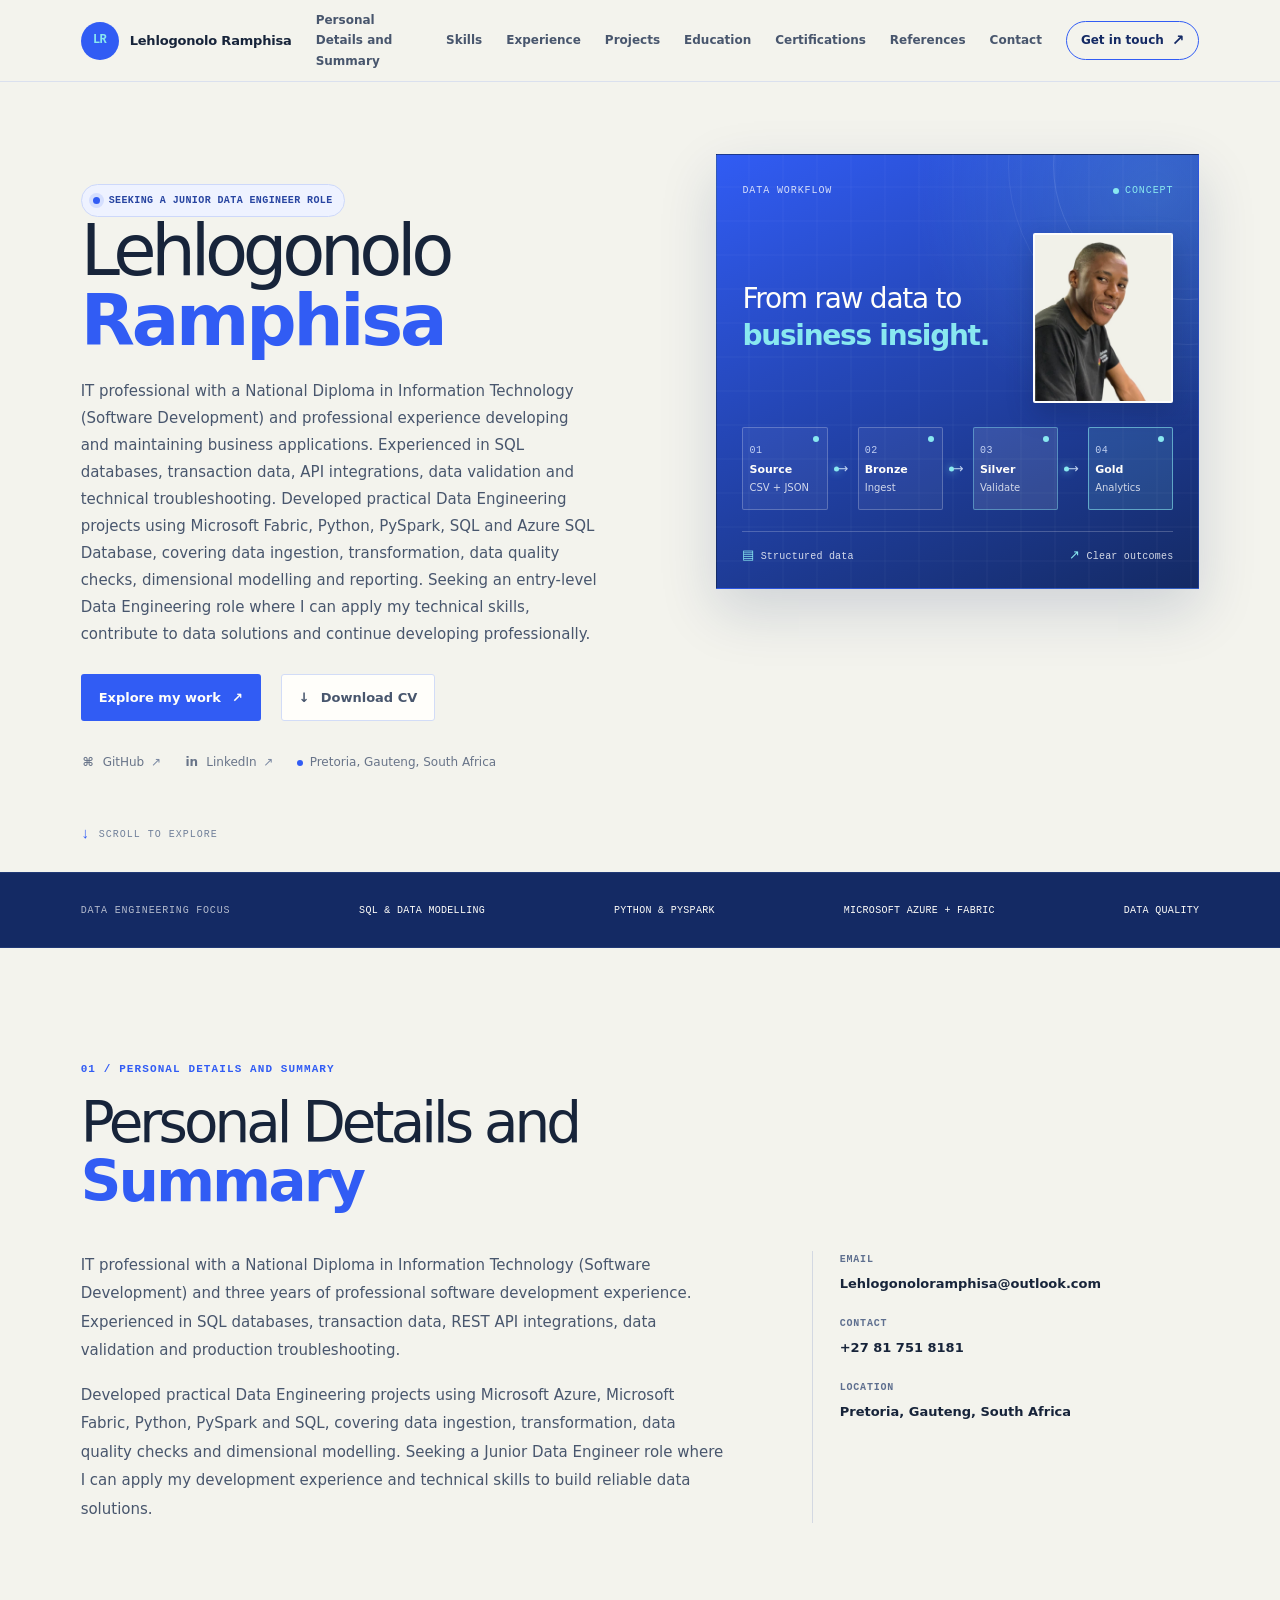
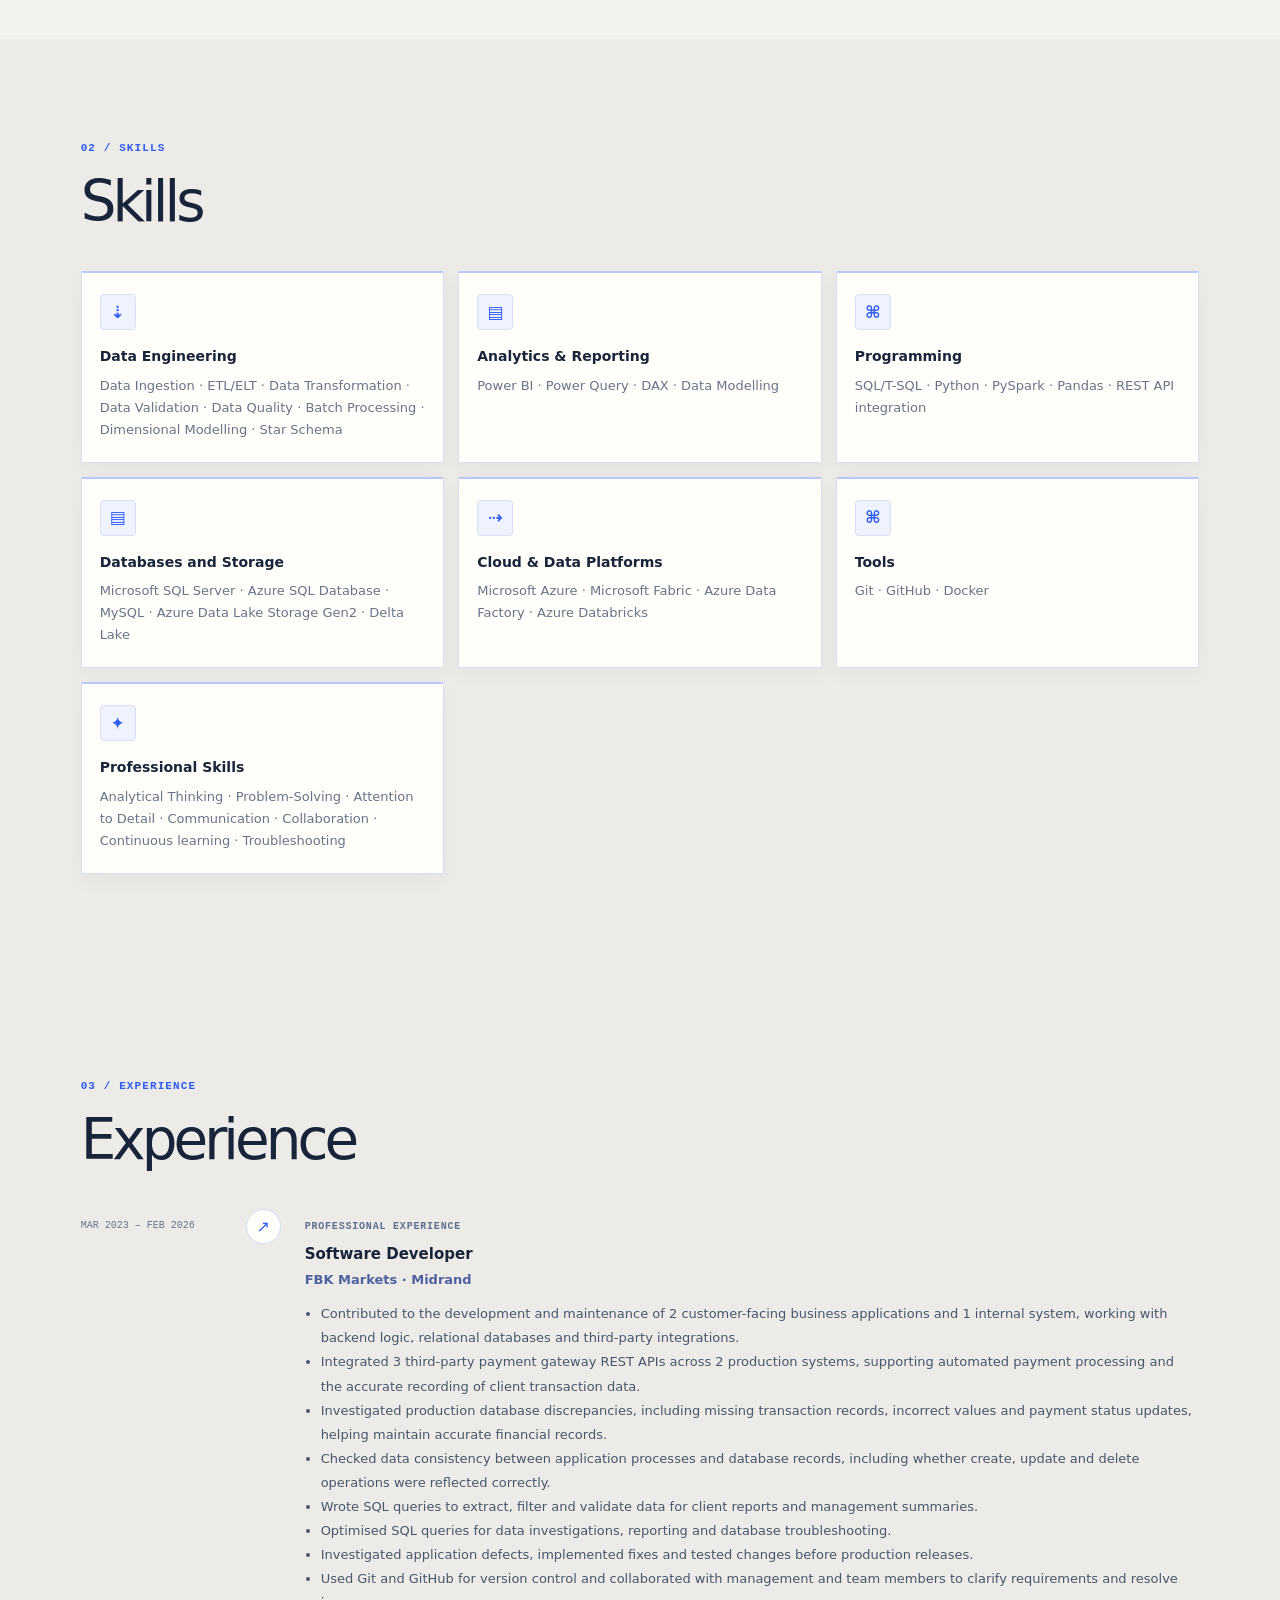
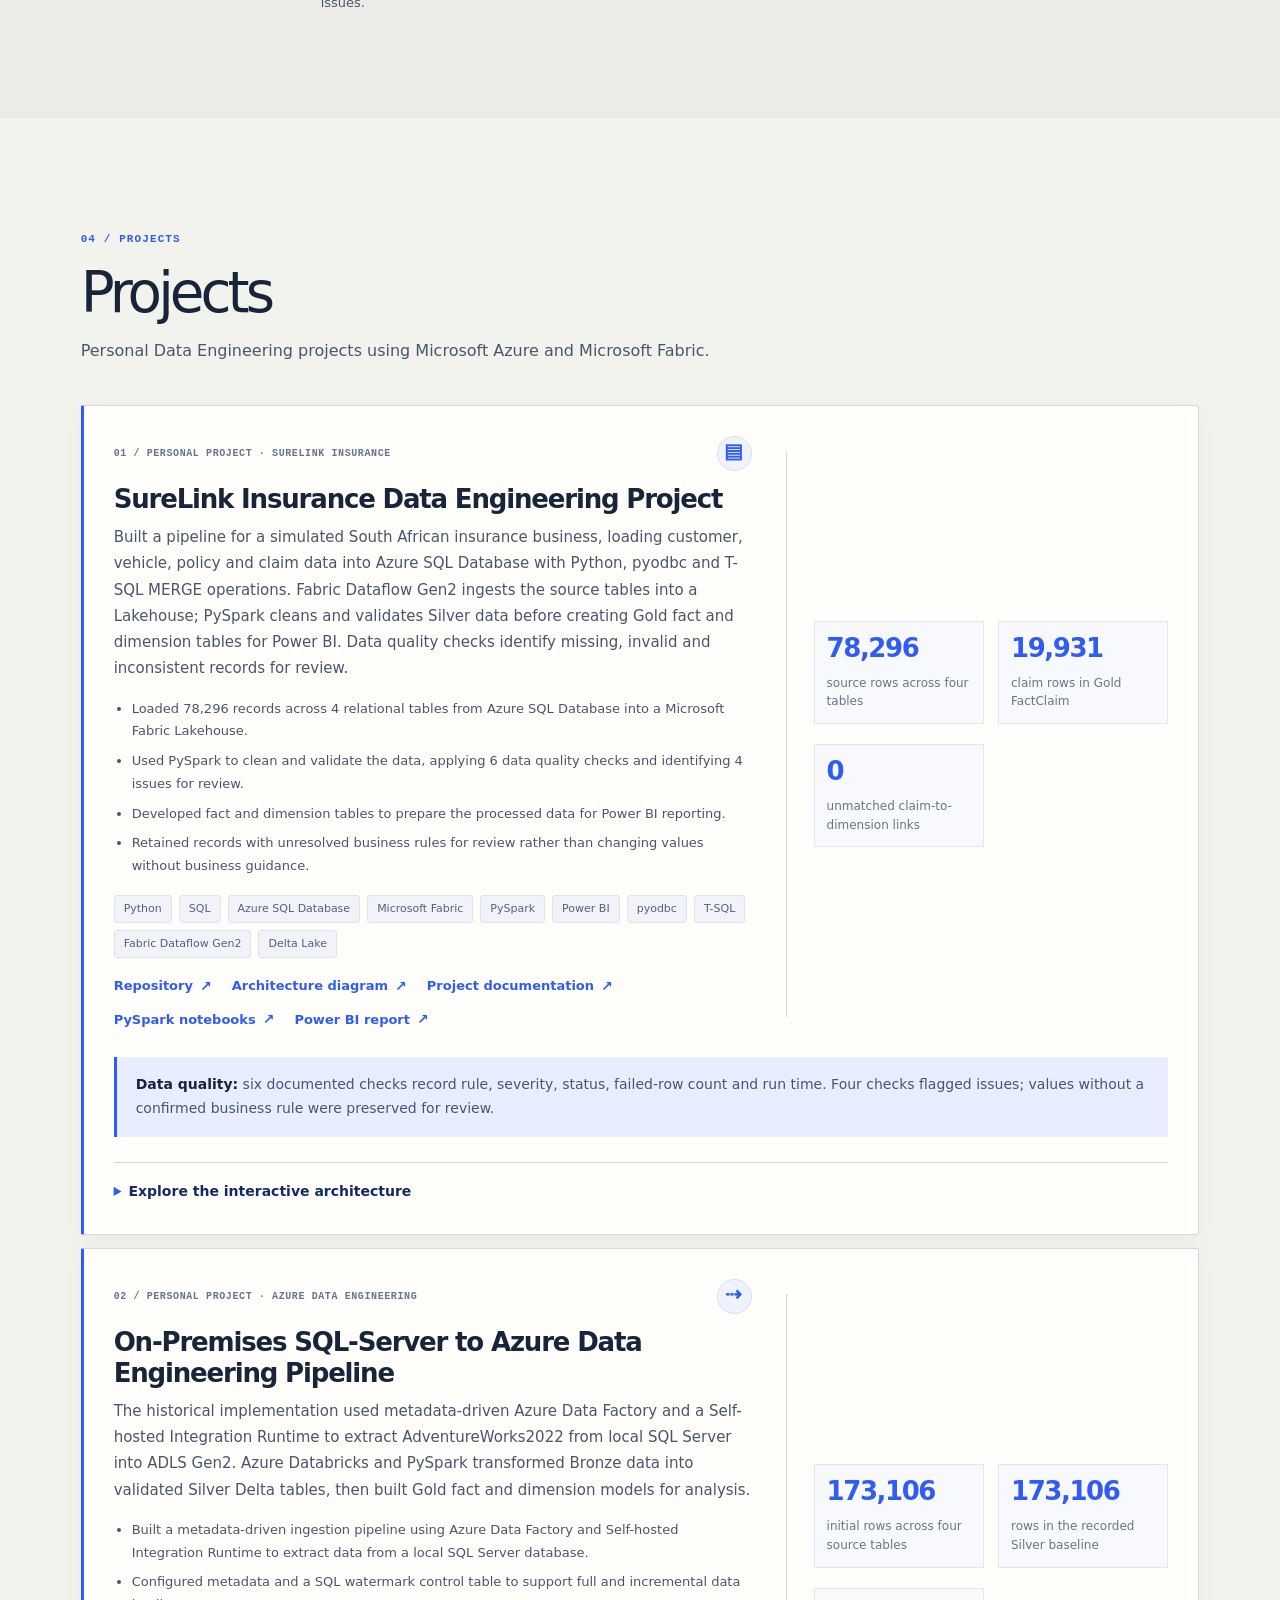
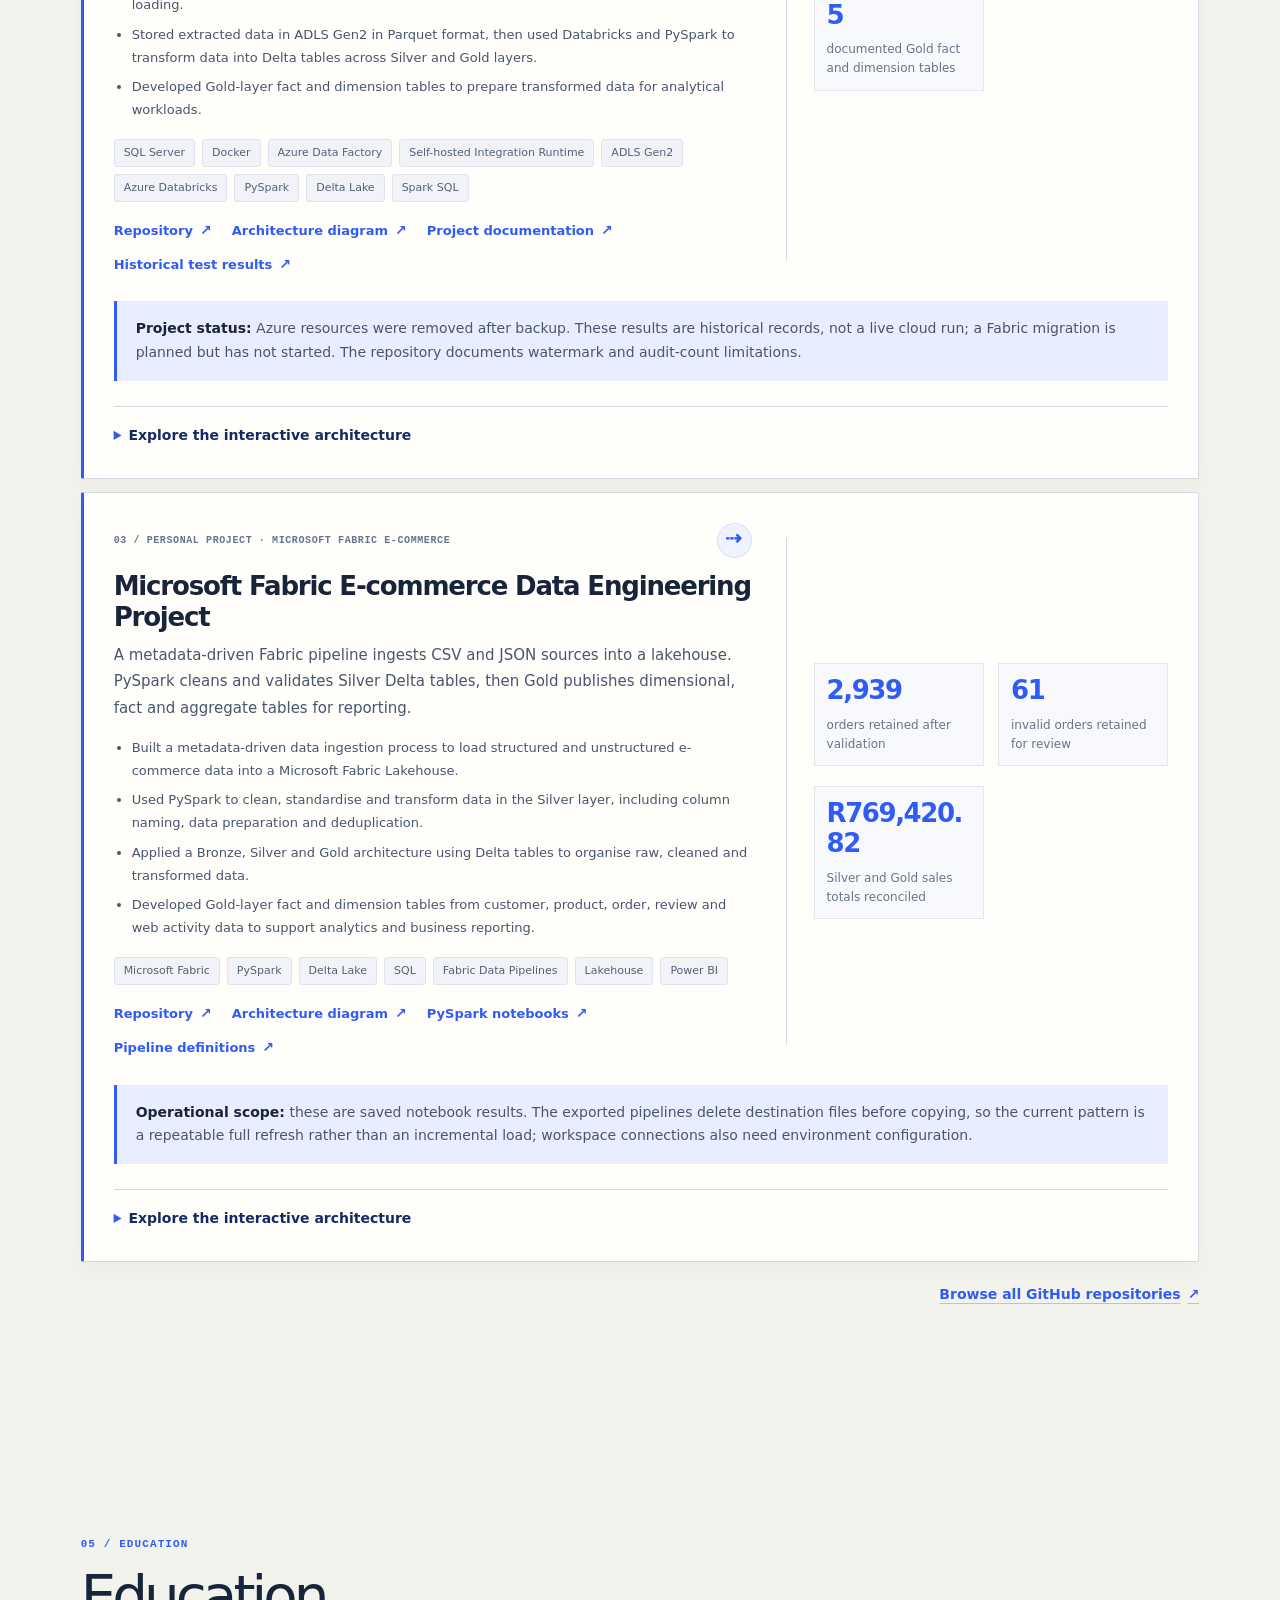
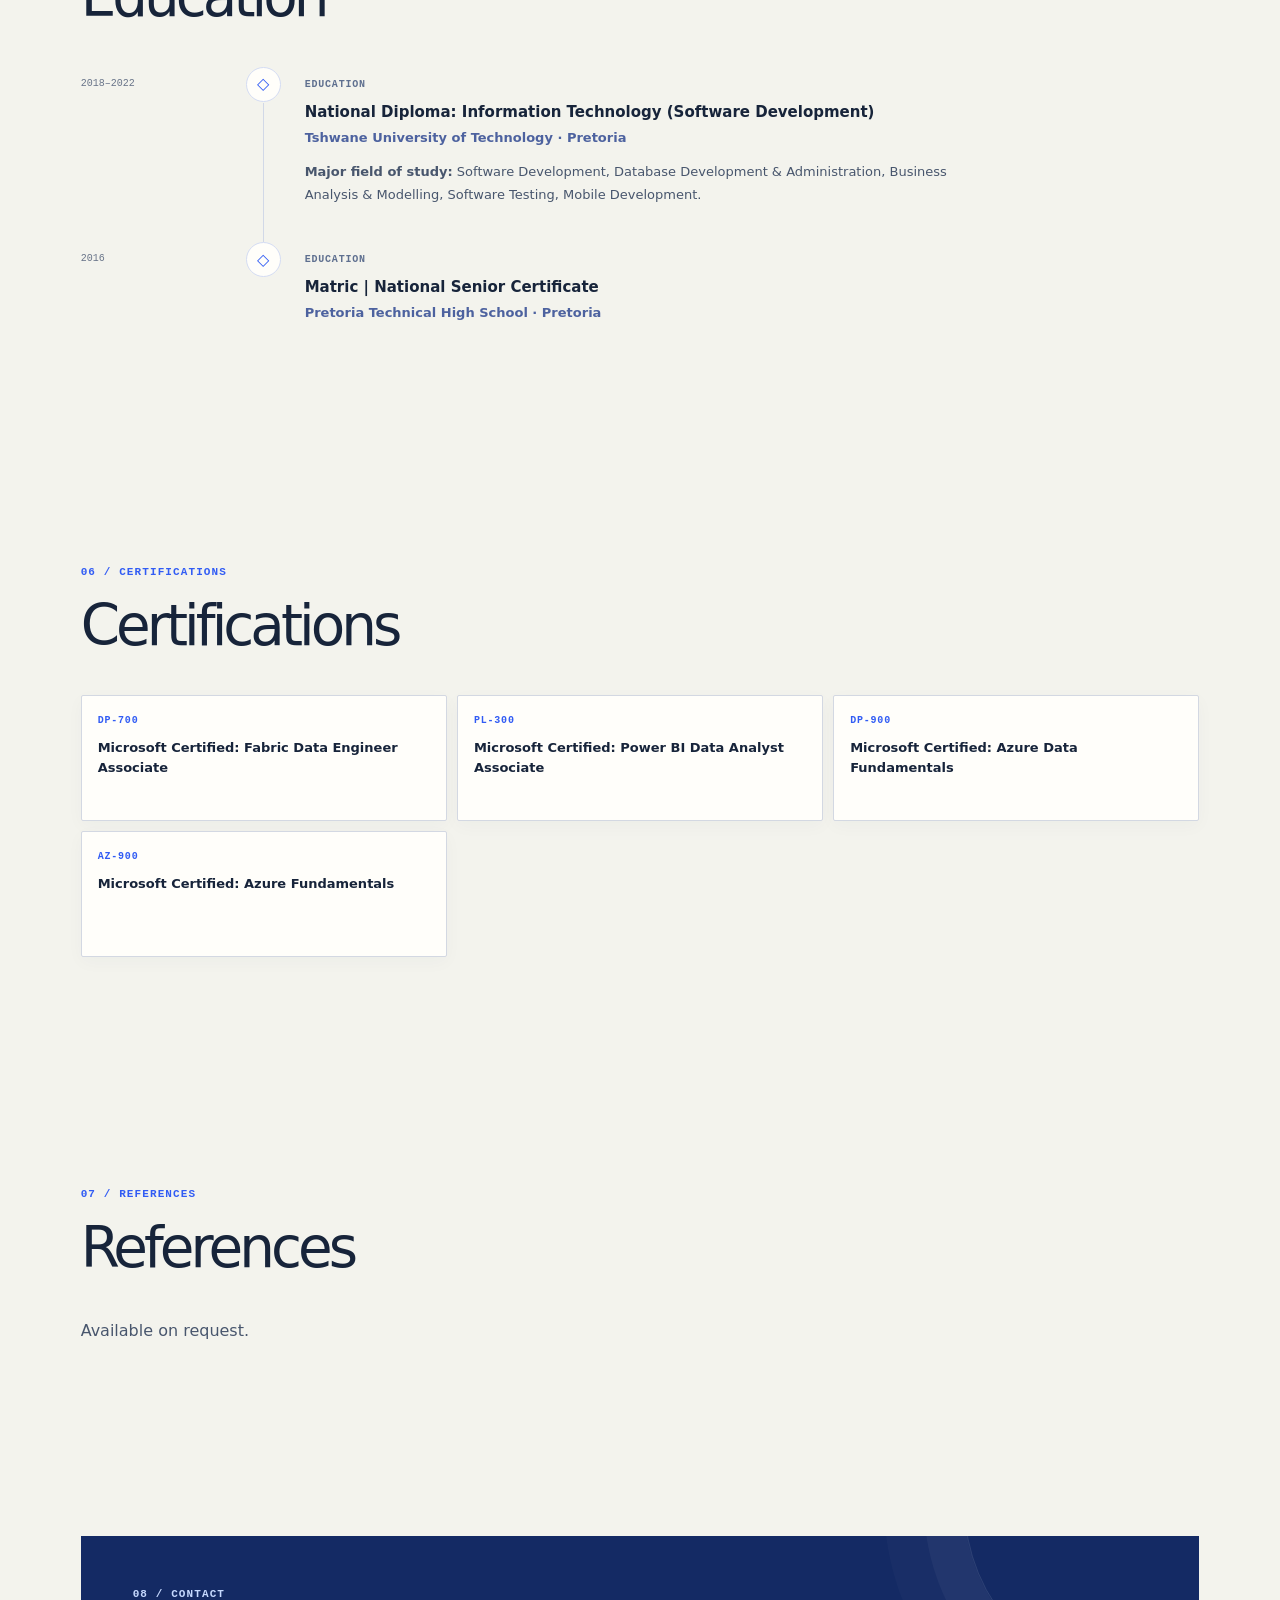
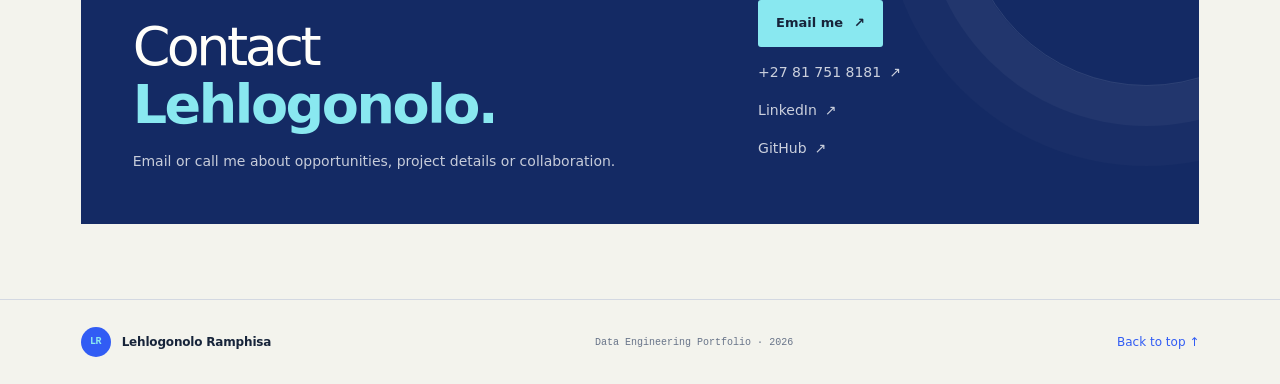
==== commit 065b32d1: "Update portfolio summary from local page" ====
--- a/index.html
+++ b/index.html
@@ -93,7 +93,7 @@
           <div class="hero-copy">
             <div class="availability"><span class="availability-dot" aria-hidden="true"></span> SEEKING A JUNIOR DATA ENGINEER ROLE</div>
             <h1 id="hero-title">Lehlogonolo <em>Ramphisa</em></h1>
-            <p class="hero-description">Software Developer with three years of professional experience, pursuing a Junior Data Engineer role.</p>
+            <p class="hero-description">IT professional with a National Diploma in Information Technology (Software Development) and professional experience developing and maintaining business applications. Experienced in SQL databases, transaction data, API integrations, data validation and technical troubleshooting. Developed practical Data Engineering projects using Microsoft Fabric, Python, PySpark, SQL and Azure SQL Database, covering data ingestion, transformation, data quality checks, dimensional modelling and reporting. Seeking an entry-level Data Engineering role where I can apply my technical skills, contribute to data solutions and continue developing professionally.</p>
             <div class="hero-actions">
               <a class="button button-primary" href="#projects">Explore my work <span aria-hidden="true">↗</span></a>
               <a class="button button-secondary" href="Resume/Lehlogonolo%20Ramphisa_Resume.pdf" download="Lehlogonolo-Ramphisa-Data-Engineer-CV.pdf"><span aria-hidden="true">↓</span> Download CV</a>
--- a/styles.css
+++ b/styles.css
@@ -120,7 +120,7 @@
 .about-aside { display: flex; flex-direction: column; gap: 20px; padding-left: 27px; border-left: 1px solid var(--line); }
 .aside-item { display: flex; flex-direction: column; gap: 5px; }
 .aside-item > span, .entry-type { color: #5e6f8f; font-family: var(--mono); font-size: 10px; font-weight: 600; letter-spacing: .08em; }
-.aside-item strong { color: var(--ink); font-size: 13px; font-weight: 700; }
+.aside-item strong { color: var(--ink); font-size: 13px; font-weight: 700; overflow-wrap: anywhere; }
 .aside-item small { color: var(--muted); font-size: 13px; line-height: 1.55; }
 
 .skills-section, .experience-section { background: var(--paper-deep); }
@@ -145,6 +145,7 @@
 .project-icon { display: grid; width: 35px; height: 35px; flex: 0 0 auto; place-items: center; border: 1px solid #d8dff5; border-radius: 50%; background: #eff3ff; color: var(--blue); font-size: 20px; }
 .project-main h3 { margin: 13px 0 9px; color: var(--ink); font-size: clamp(19px, 2.25vw, 26px); font-weight: 600; letter-spacing: -.045em; line-height: 1.2; overflow-wrap: anywhere; }
 .project-summary { max-width: 690px; margin: 0; color: var(--ink-soft); font-size: 15px; line-height: 1.75; }
+.project-work-list { display: grid; gap: 7px; margin: 16px 0; padding-left: 18px; color: var(--ink-soft); font-size: 13px; line-height: 1.75; overflow-wrap: anywhere; }
 .tag-list { display: flex; flex-wrap: wrap; gap: 7px; margin: 17px 0; padding: 0; list-style: none; }
 .tag-list li { padding: 5px 9px; border: 1px solid #dfe3ed; border-radius: 3px; background: #f1f3f9; color: #53617a; font-size: 11px; line-height: 1.45; }
 .project-links { display: flex; flex-wrap: wrap; gap: 10px 20px; }
@@ -197,6 +198,7 @@
 .contact-panel { position: relative; display: grid; grid-template-columns: minmax(0, 1fr) minmax(0, .68fr); align-items: center; gap: 53px; overflow: hidden; padding: 49px 52px; background: var(--blue-deep); color: var(--white); }
 .contact-panel::after { position: absolute; top: -215px; right: -130px; width: 365px; height: 365px; border: 1px solid rgb(255 255 255 / 11%); border-radius: 50%; box-shadow: 0 0 0 40px rgb(255 255 255 / 4%), 0 0 0 80px rgb(255 255 255 / 2%); content: ""; pointer-events: none; }
 .contact-panel > div { position: relative; z-index: 1; min-width: 0; }
+.contact-actions a { overflow-wrap: anywhere; }
 .contact-panel .eyebrow { margin: 0 0 14px; color: #c6d9ff; }
 .contact-panel h2 { margin: 0; color: var(--white); font-size: clamp(34px, 4.4vw, 54px); font-weight: 500; letter-spacing: -.065em; line-height: 1.08; overflow-wrap: anywhere; }
 .contact-panel h2 em { color: var(--aqua); }
@@ -340,3 +342,4 @@
   .pipeline-arrow::after { left: 50%; transform: translate(-50%, -50%); opacity: .75; animation: none !important; }
   .pipeline-stage::after { opacity: .75; box-shadow: none; animation: none !important; }
 }
+
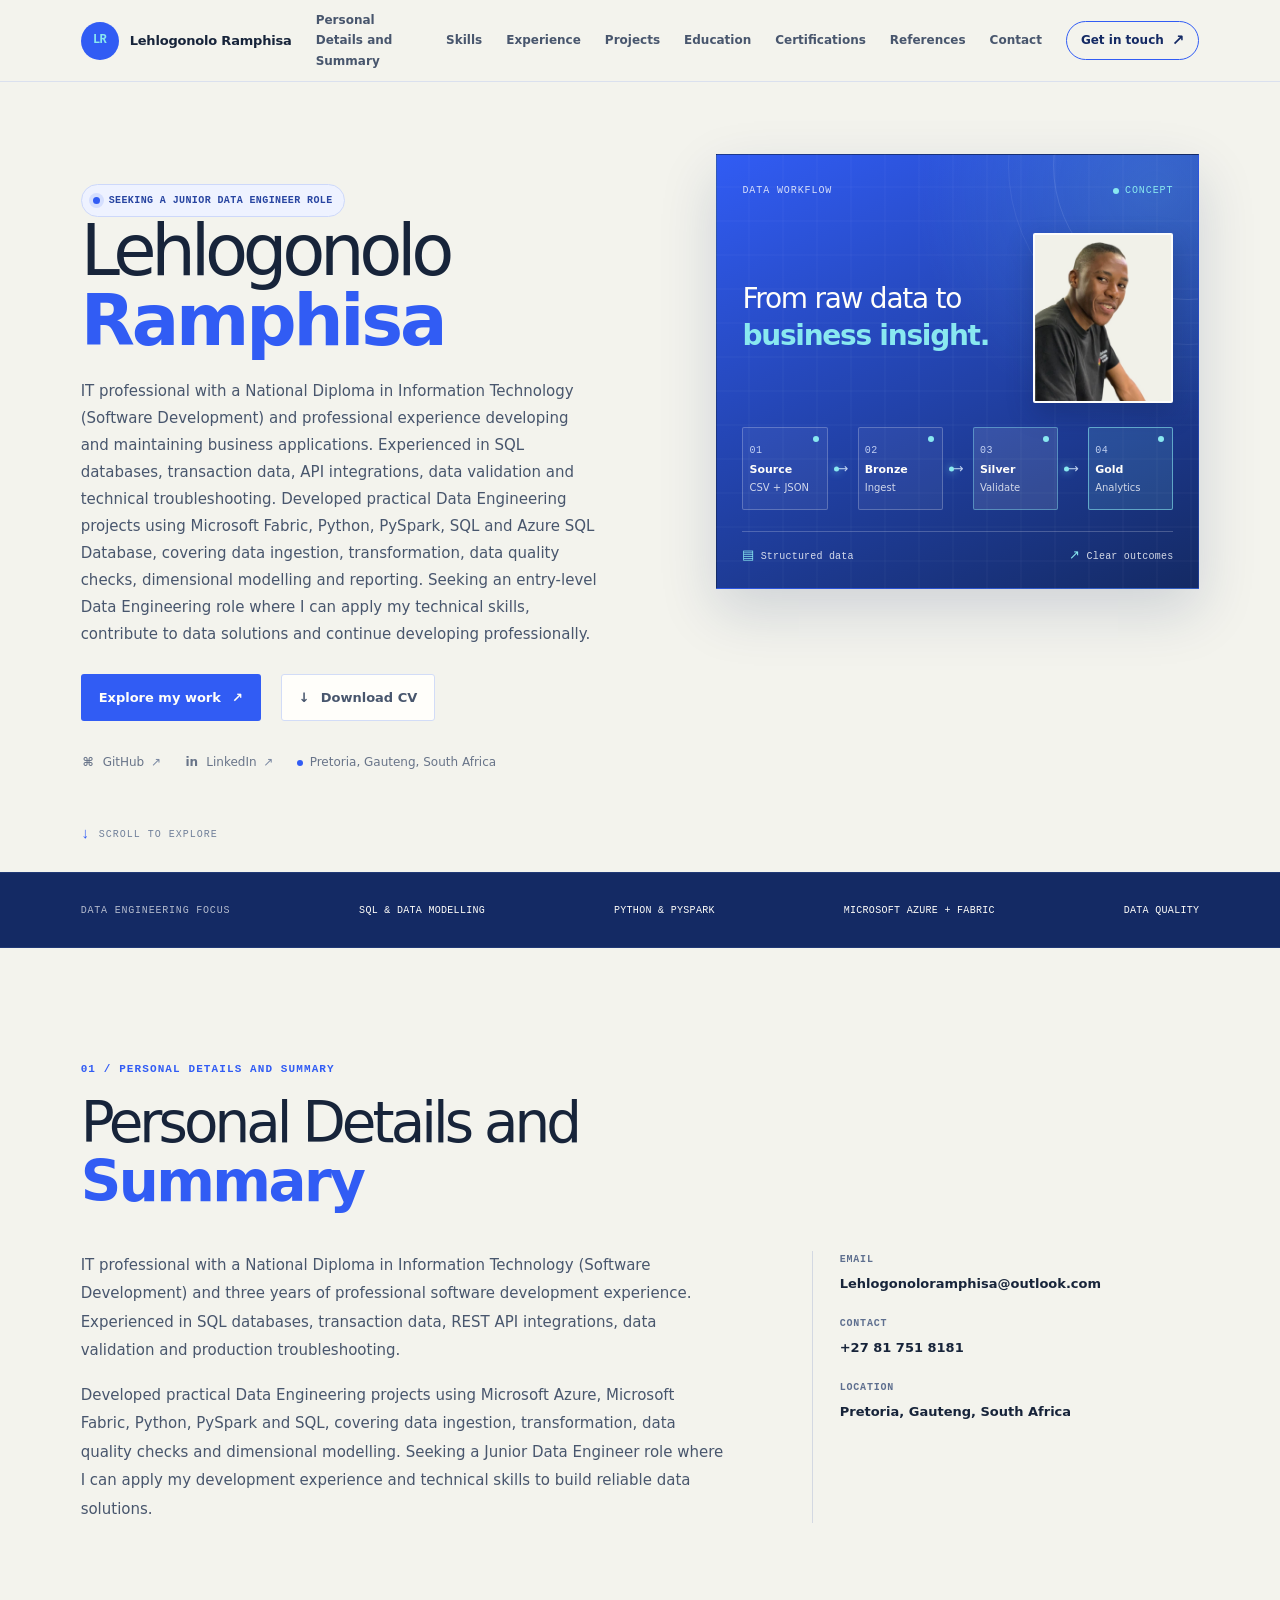
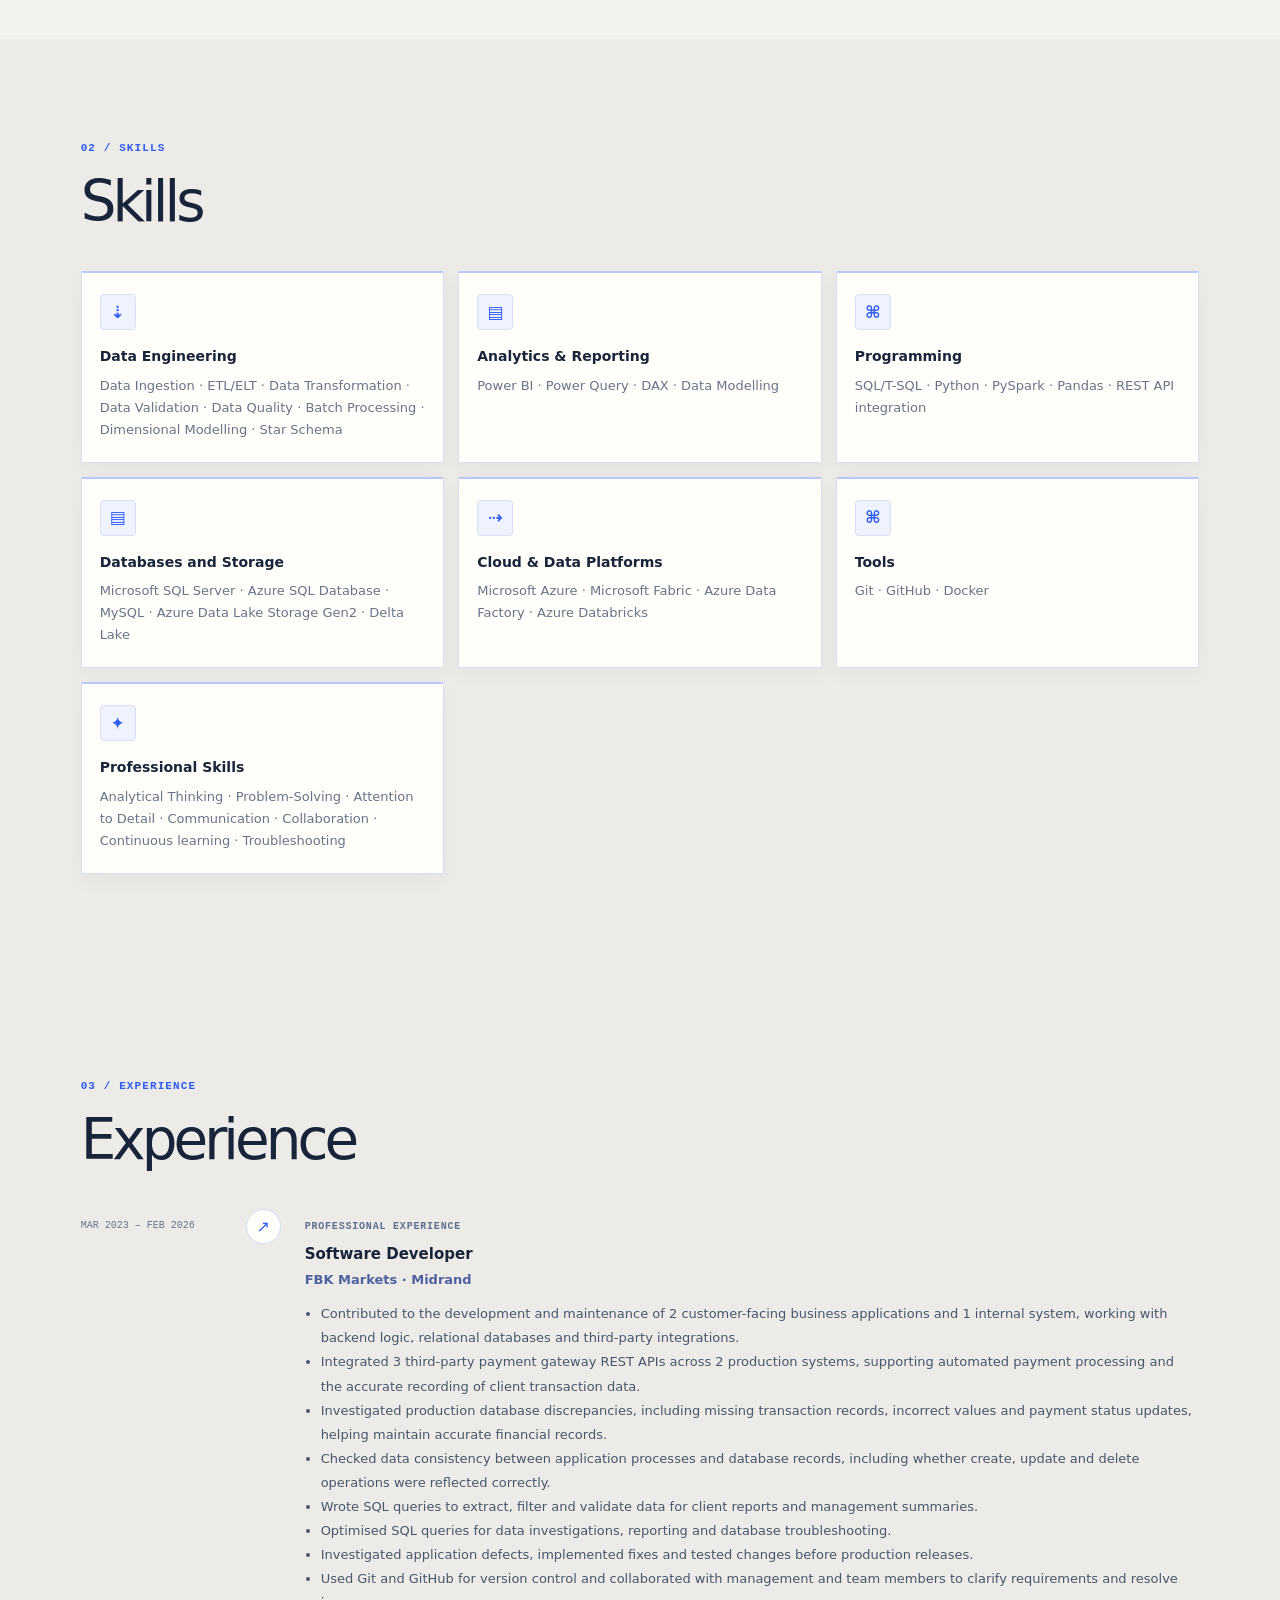
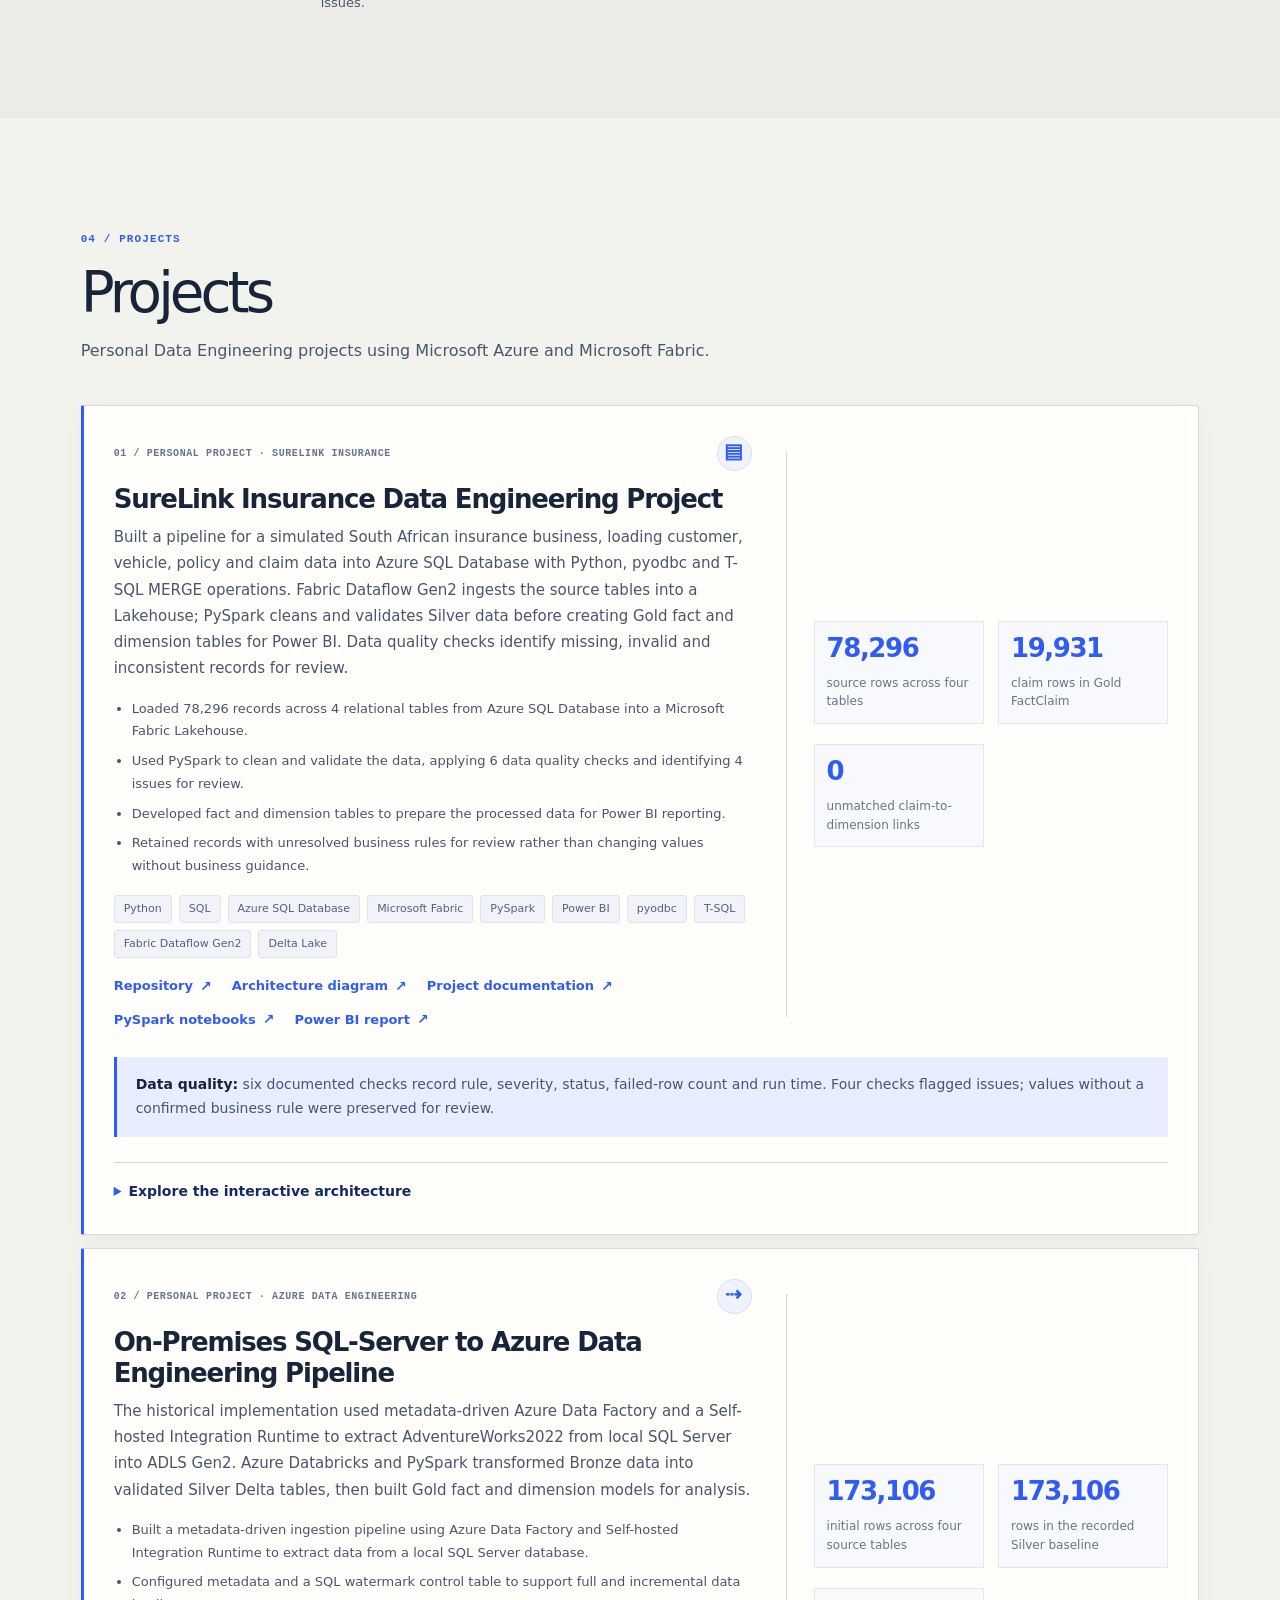
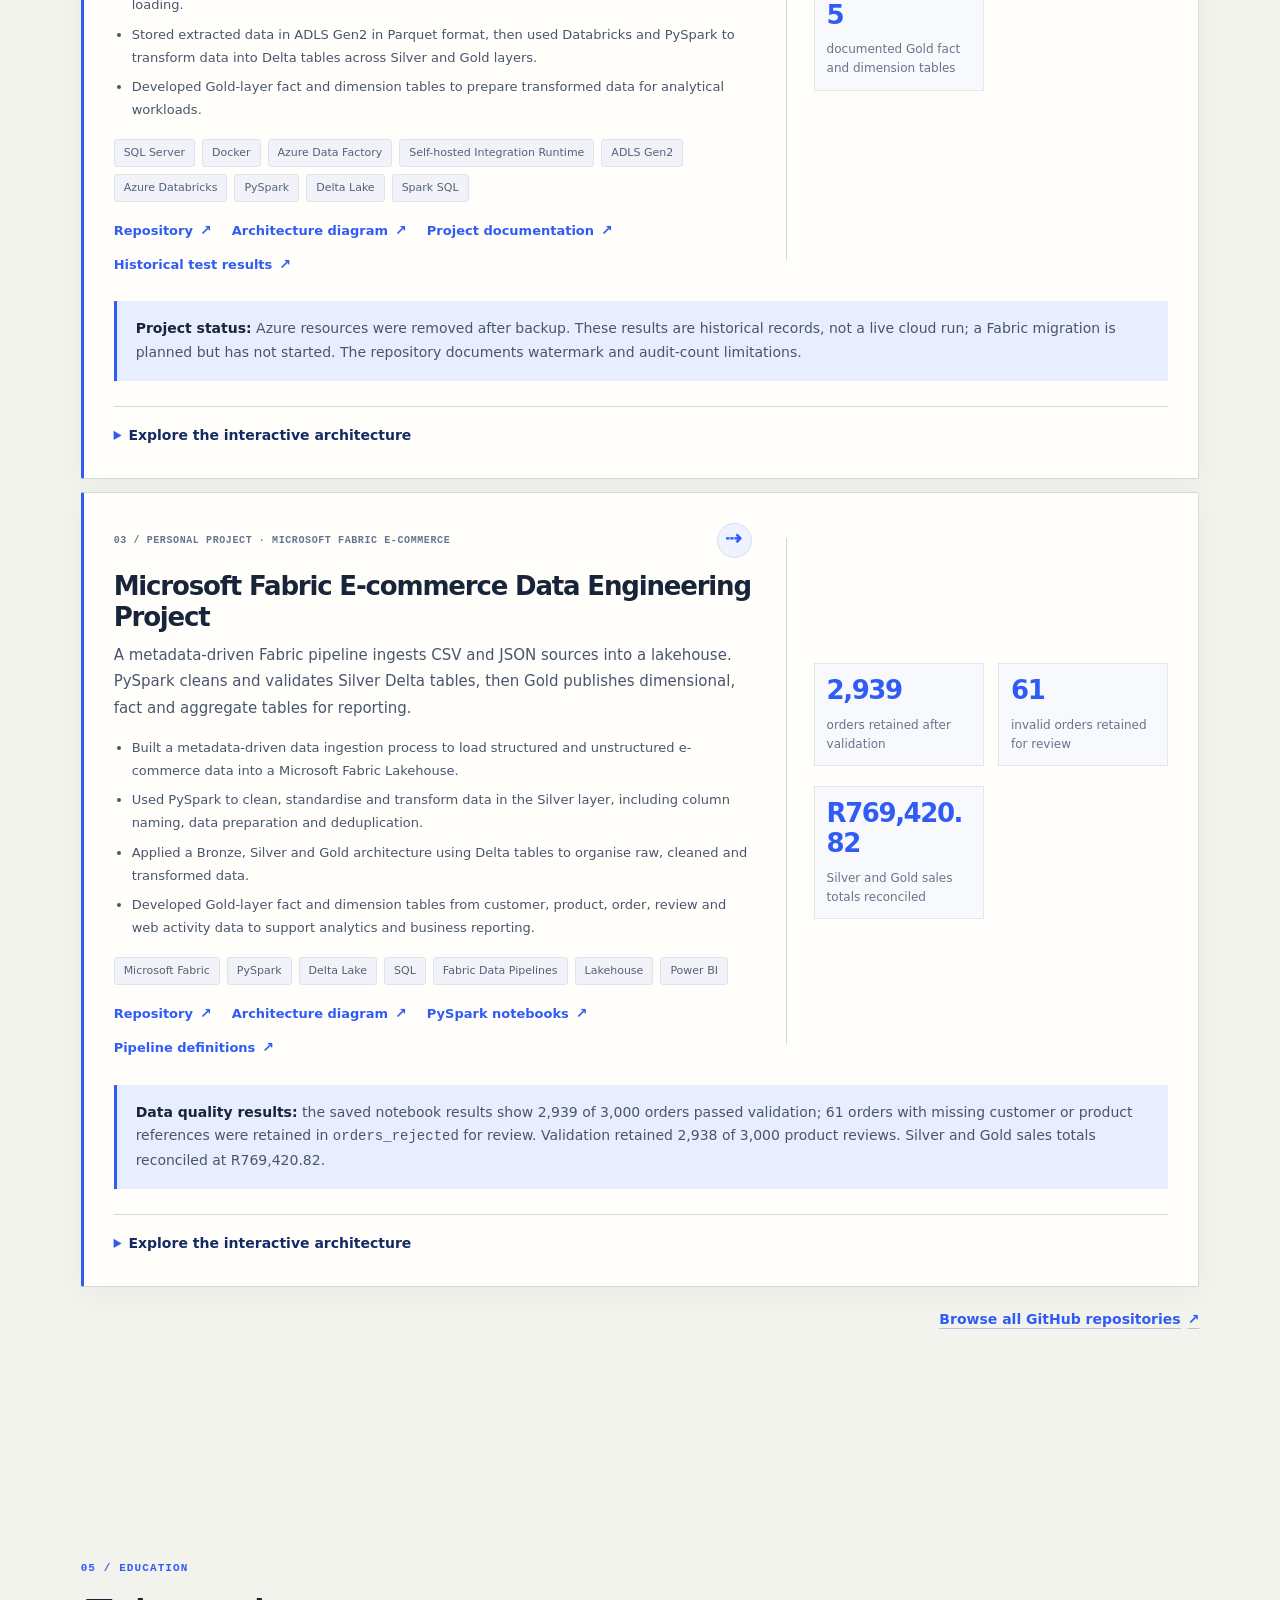
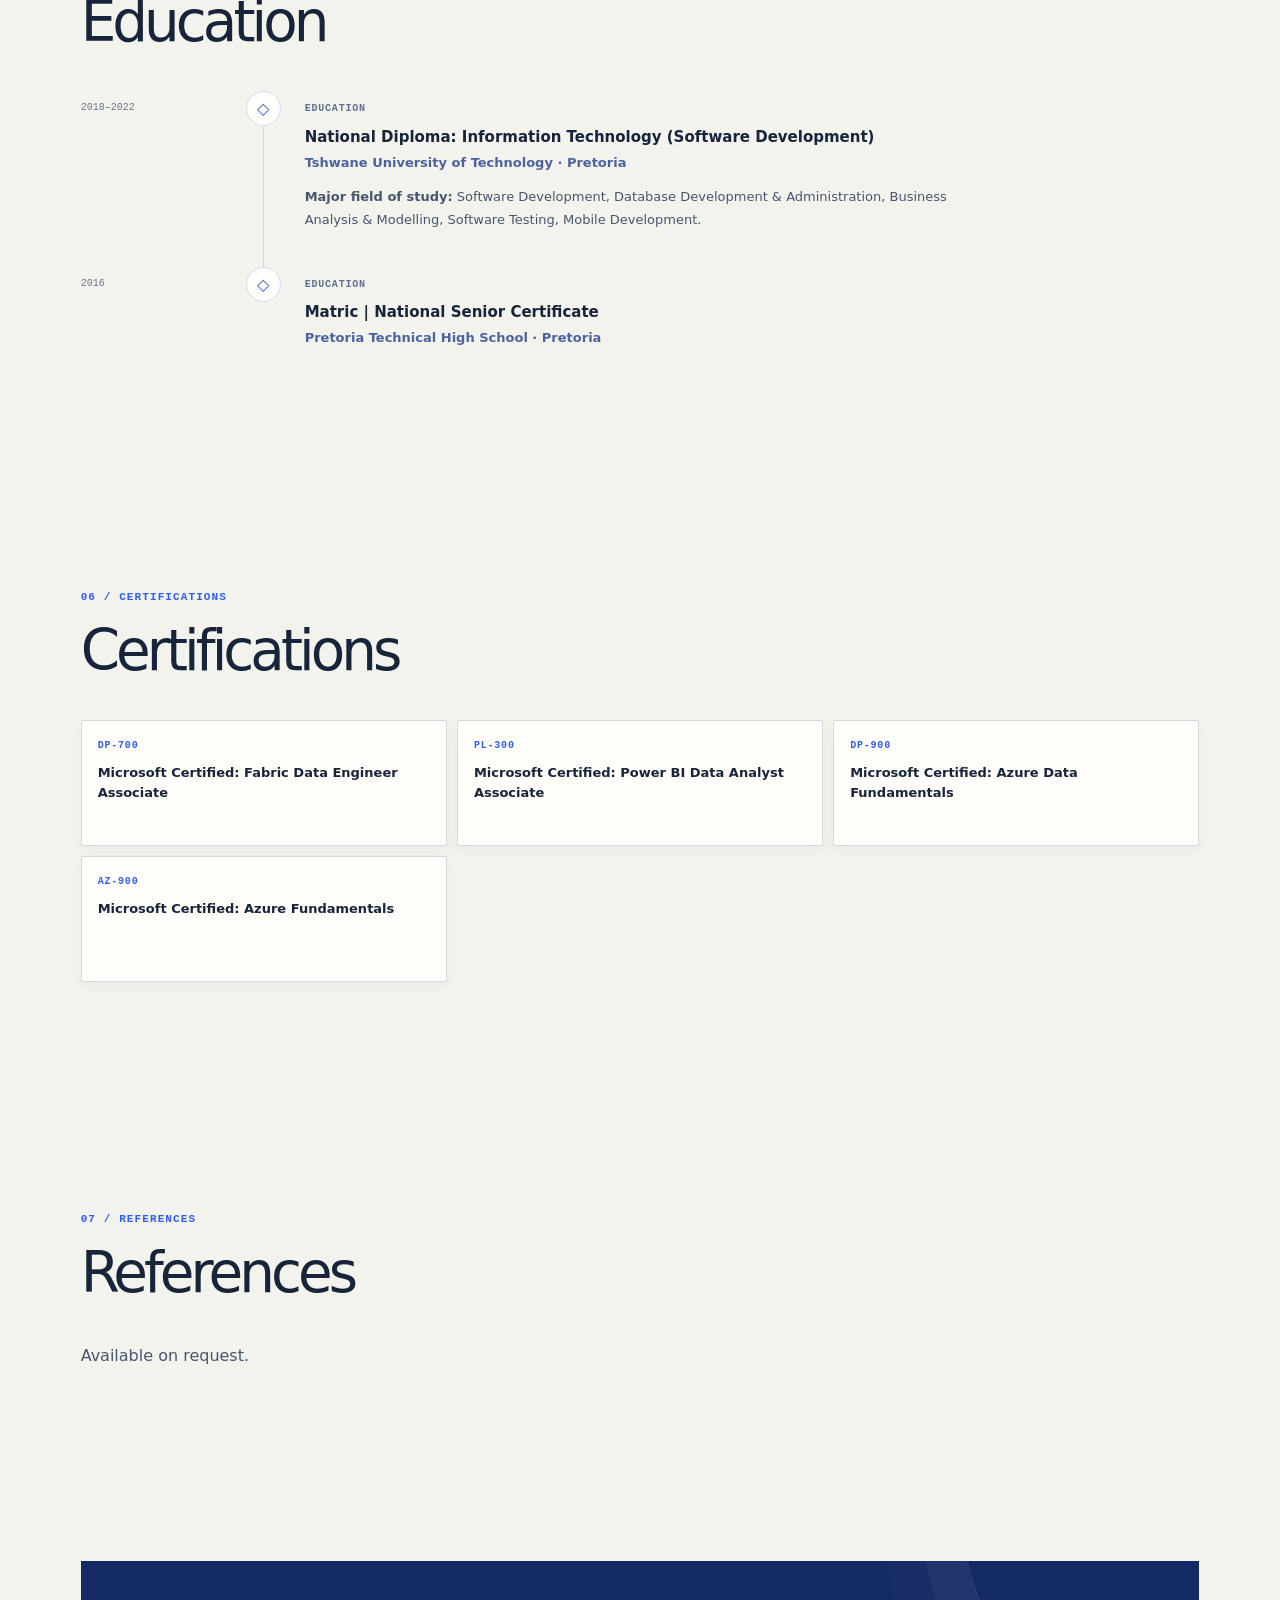
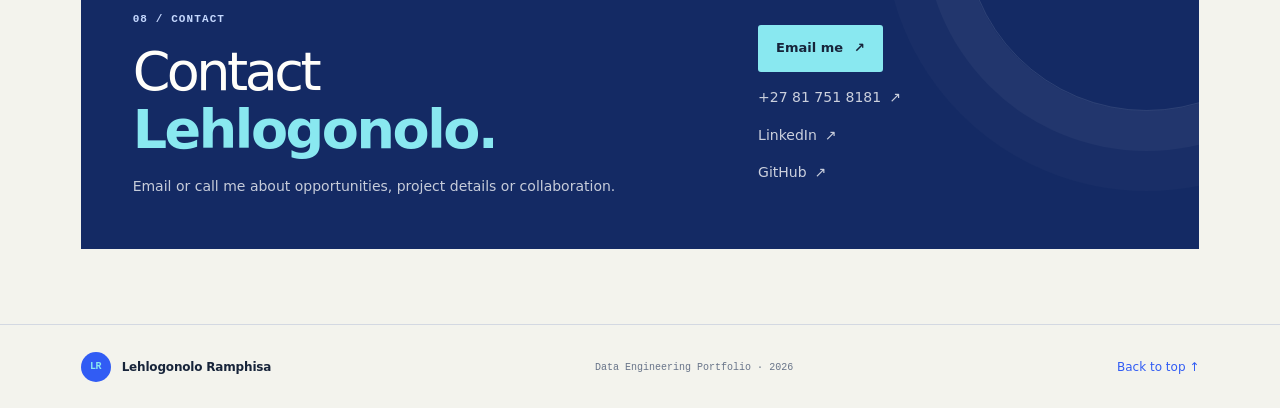
==== commit 8a9ac413: "Replace operational note with project data quality results" ====
--- a/index.html
+++ b/index.html
@@ -291,7 +291,7 @@
                 <div class="result"><dt>61</dt><dd>invalid orders retained for review</dd></div>
                 <div class="result"><dt>R769,420.82</dt><dd>Silver and Gold sales totals reconciled</dd></div>
               </dl>
-              <p class="project-evidence"><strong>Operational scope:</strong> these are saved notebook results. The exported pipelines delete destination files before copying, so the current pattern is a repeatable full refresh rather than an incremental load; workspace connections also need environment configuration.</p>
+              <p class="project-evidence"><strong>Data quality results:</strong> the saved notebook results show 2,939 of 3,000 orders passed validation; 61 orders with missing customer or product references were retained in <code>orders_rejected</code> for review. Validation retained 2,938 of 3,000 product reviews. Silver and Gold sales totals reconciled at R769,420.82.</p>
               <details class="project-details">
                 <summary>Explore the interactive architecture</summary>
                 <div class="architecture-diagram" data-architecture>
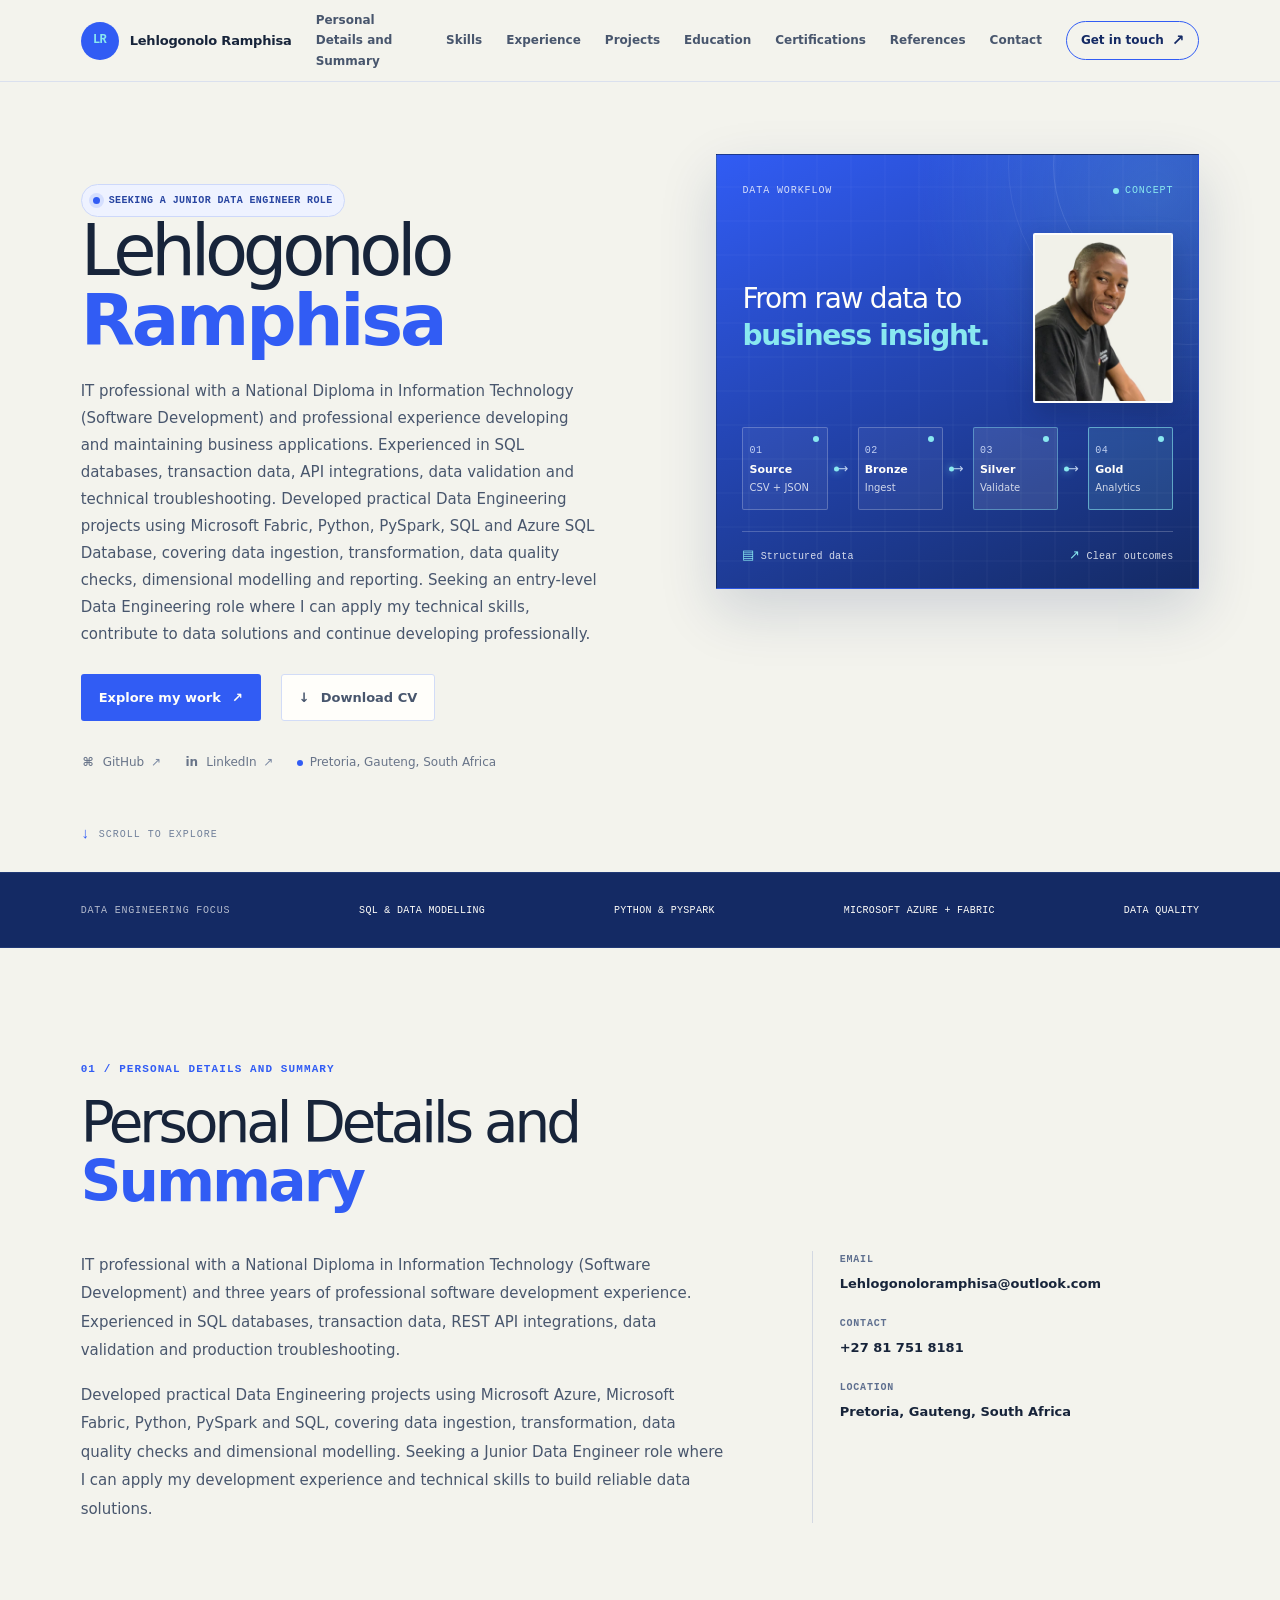
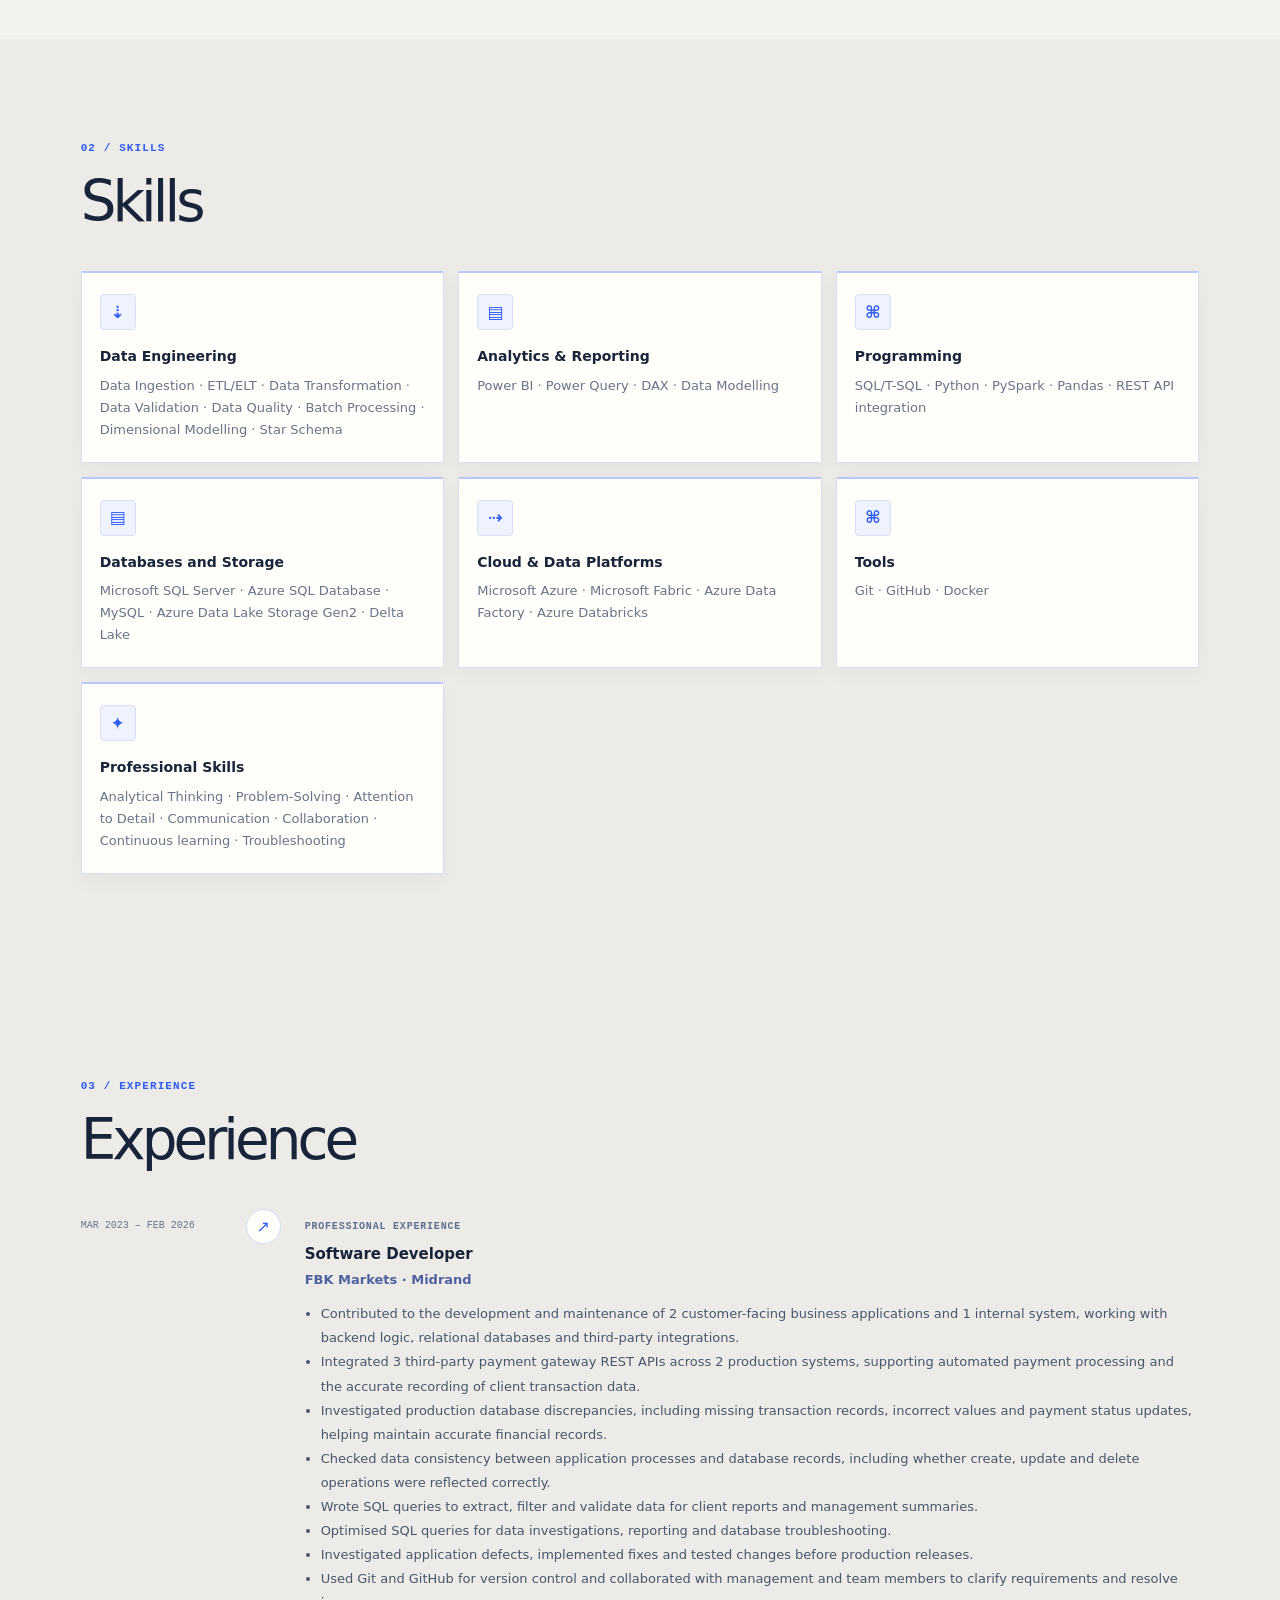
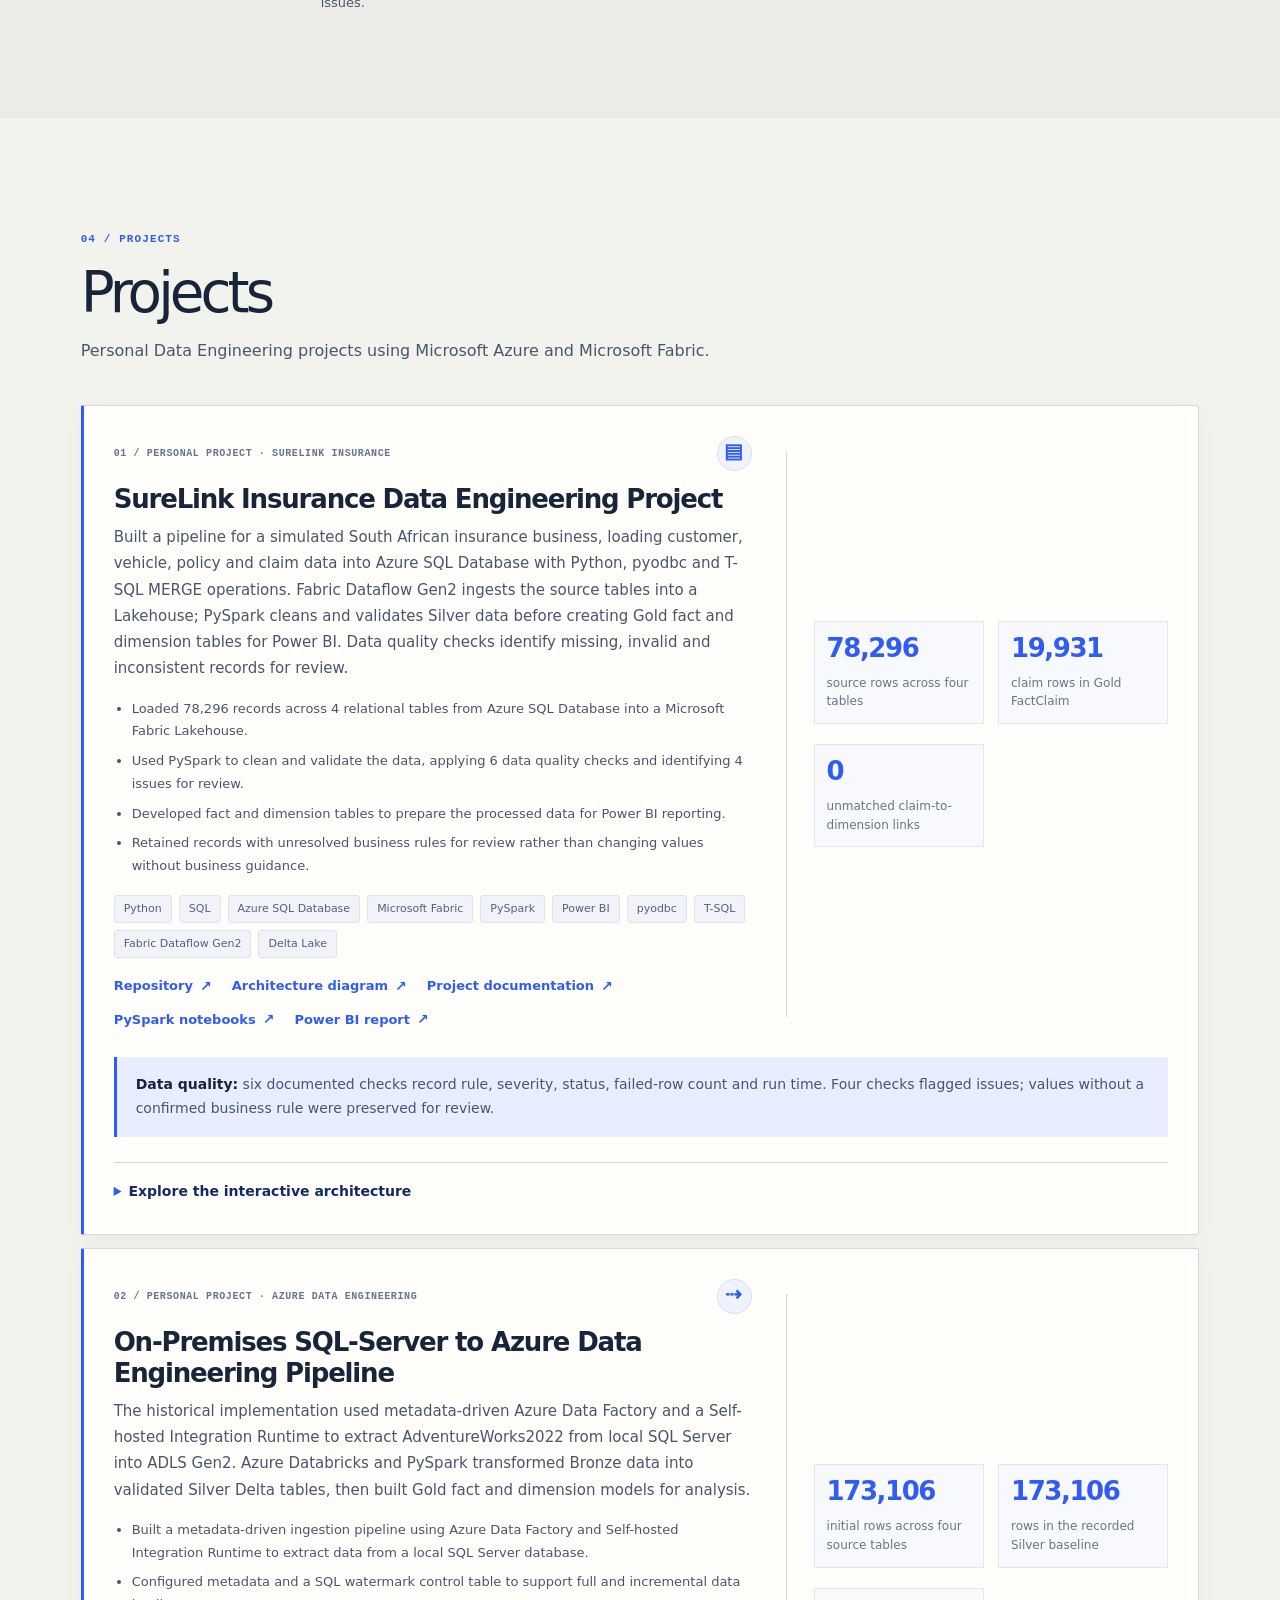
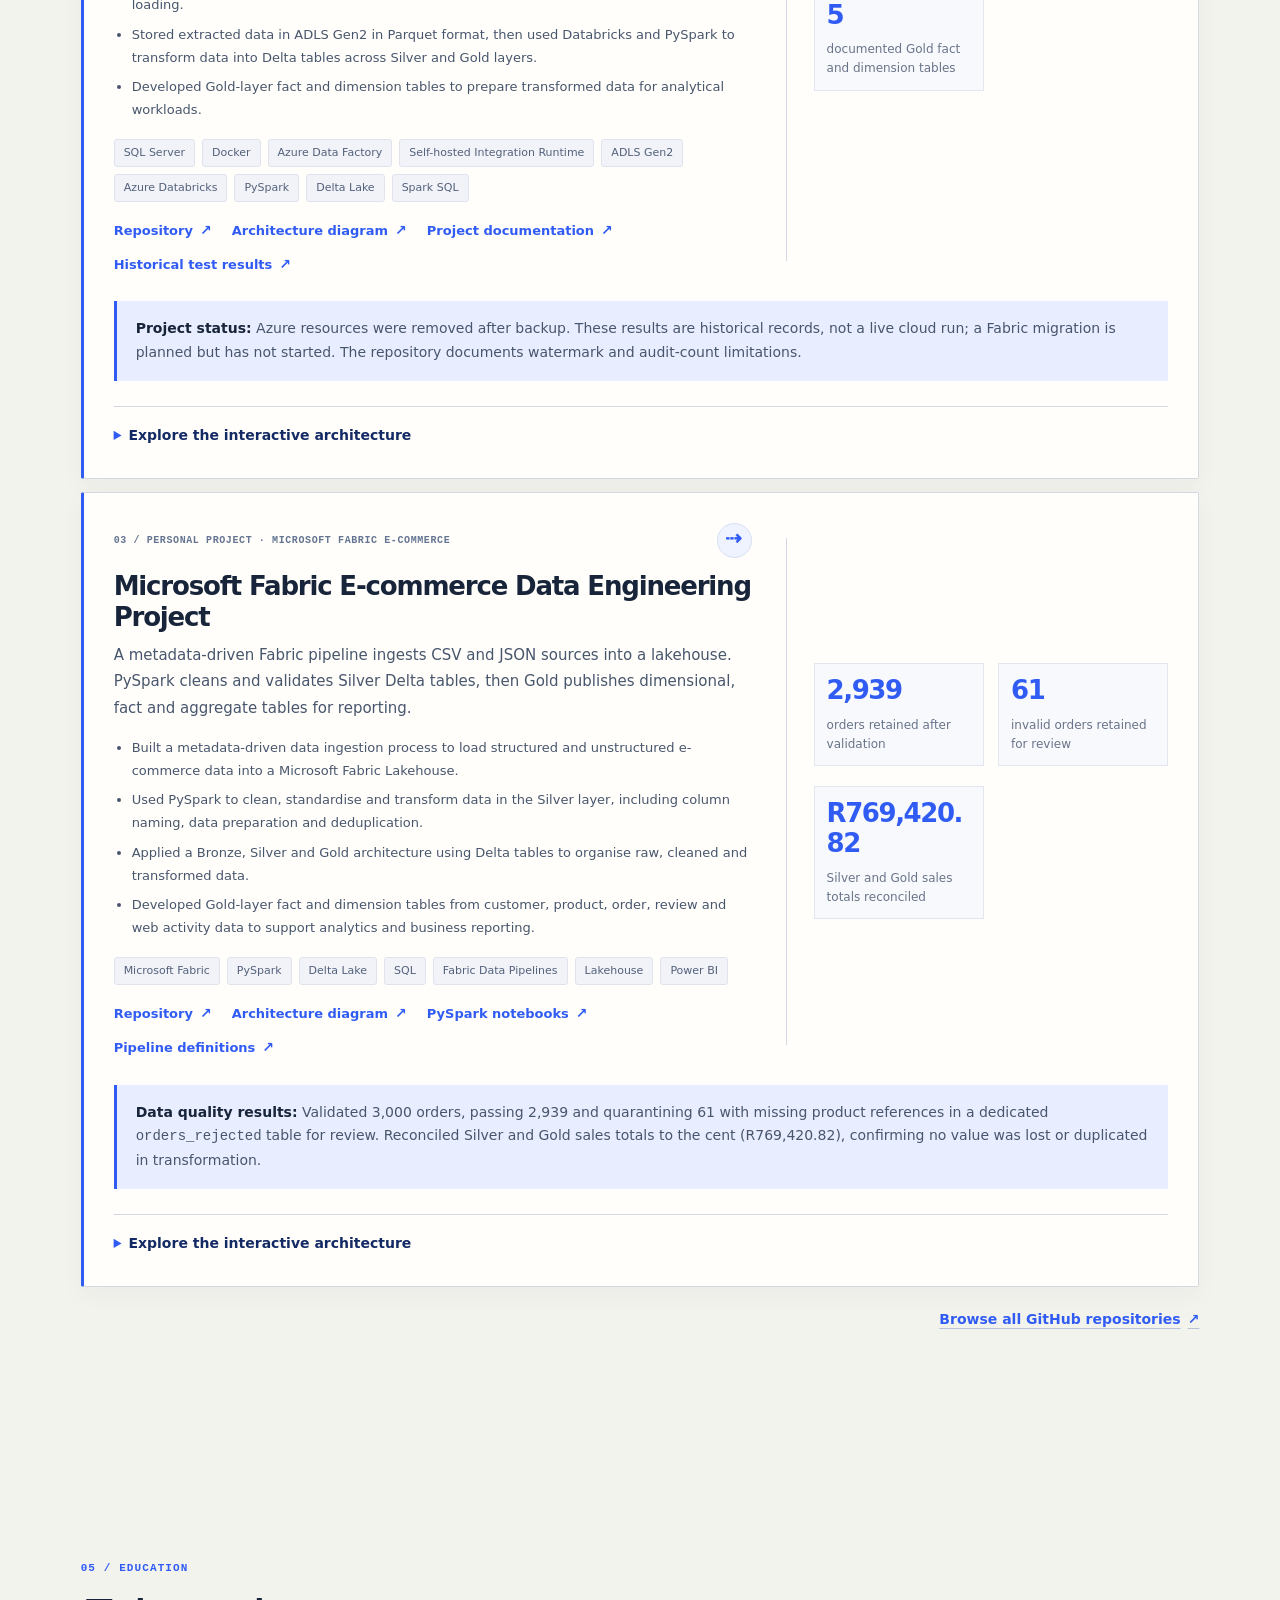
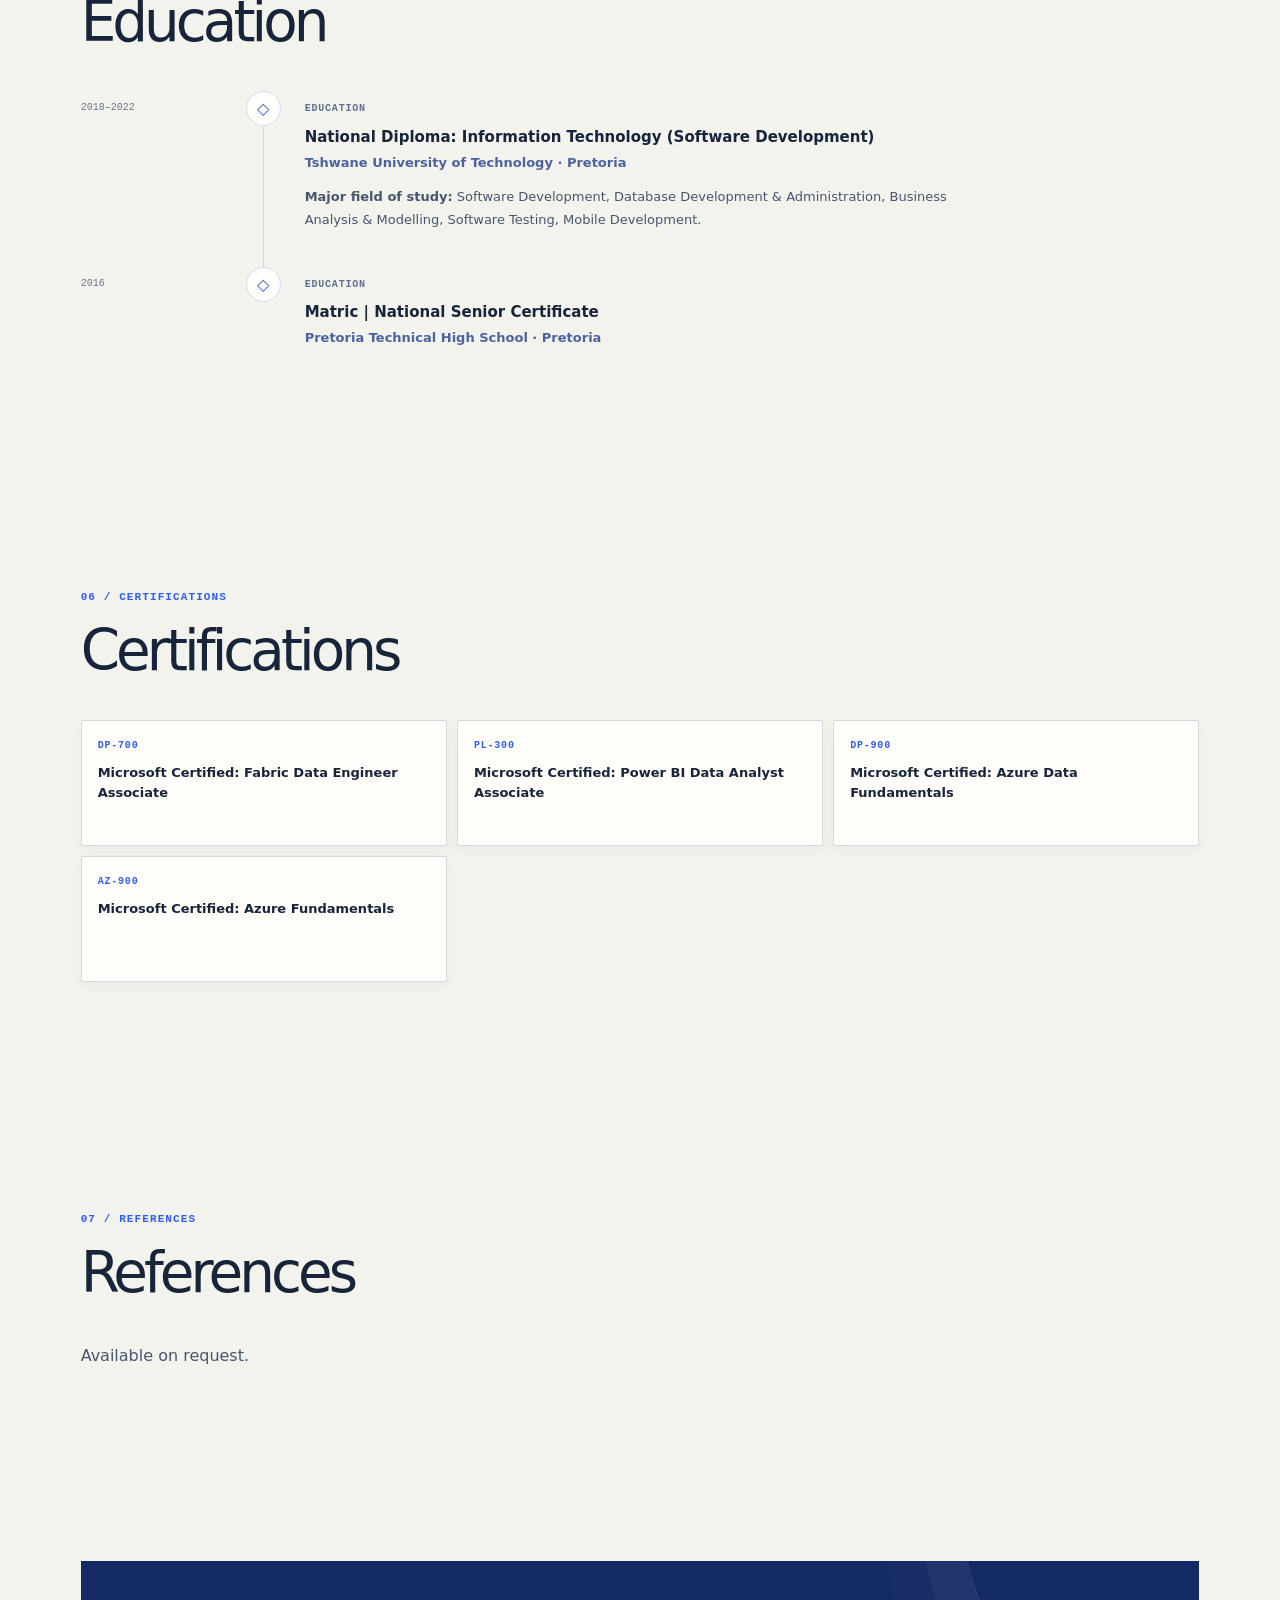
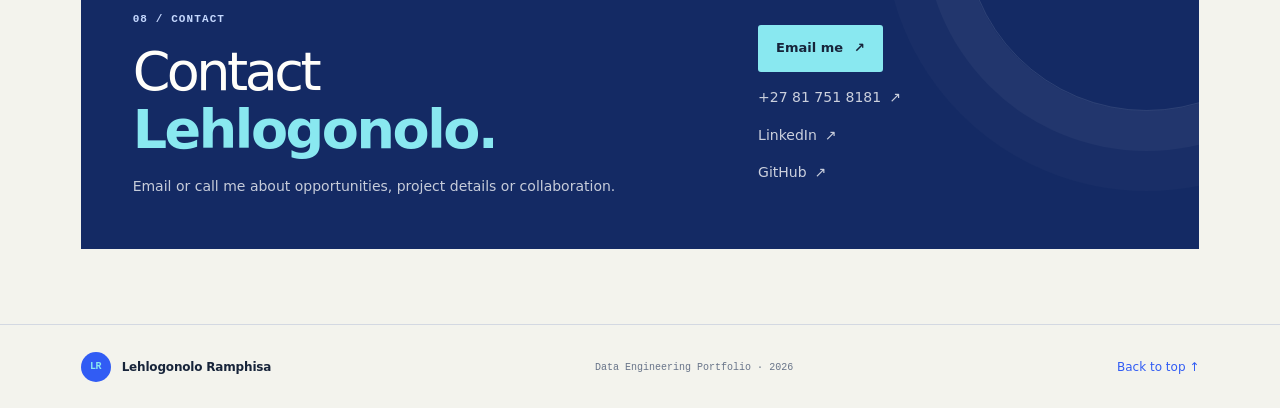
==== commit 2e08eddc: "Update project data quality results" ====
--- a/index.html
+++ b/index.html
@@ -291,7 +291,7 @@
                 <div class="result"><dt>61</dt><dd>invalid orders retained for review</dd></div>
                 <div class="result"><dt>R769,420.82</dt><dd>Silver and Gold sales totals reconciled</dd></div>
               </dl>
-              <p class="project-evidence"><strong>Data quality results:</strong> the saved notebook results show 2,939 of 3,000 orders passed validation; 61 orders with missing customer or product references were retained in <code>orders_rejected</code> for review. Validation retained 2,938 of 3,000 product reviews. Silver and Gold sales totals reconciled at R769,420.82.</p>
+              <p class="project-evidence"><strong>Data quality results:</strong> Validated 3,000 orders, passing 2,939 and quarantining 61 with missing product references in a dedicated <code>orders_rejected</code> table for review. Reconciled Silver and Gold sales totals to the cent (R769,420.82), confirming no value was lost or duplicated in transformation.</p>
               <details class="project-details">
                 <summary>Explore the interactive architecture</summary>
                 <div class="architecture-diagram" data-architecture>
